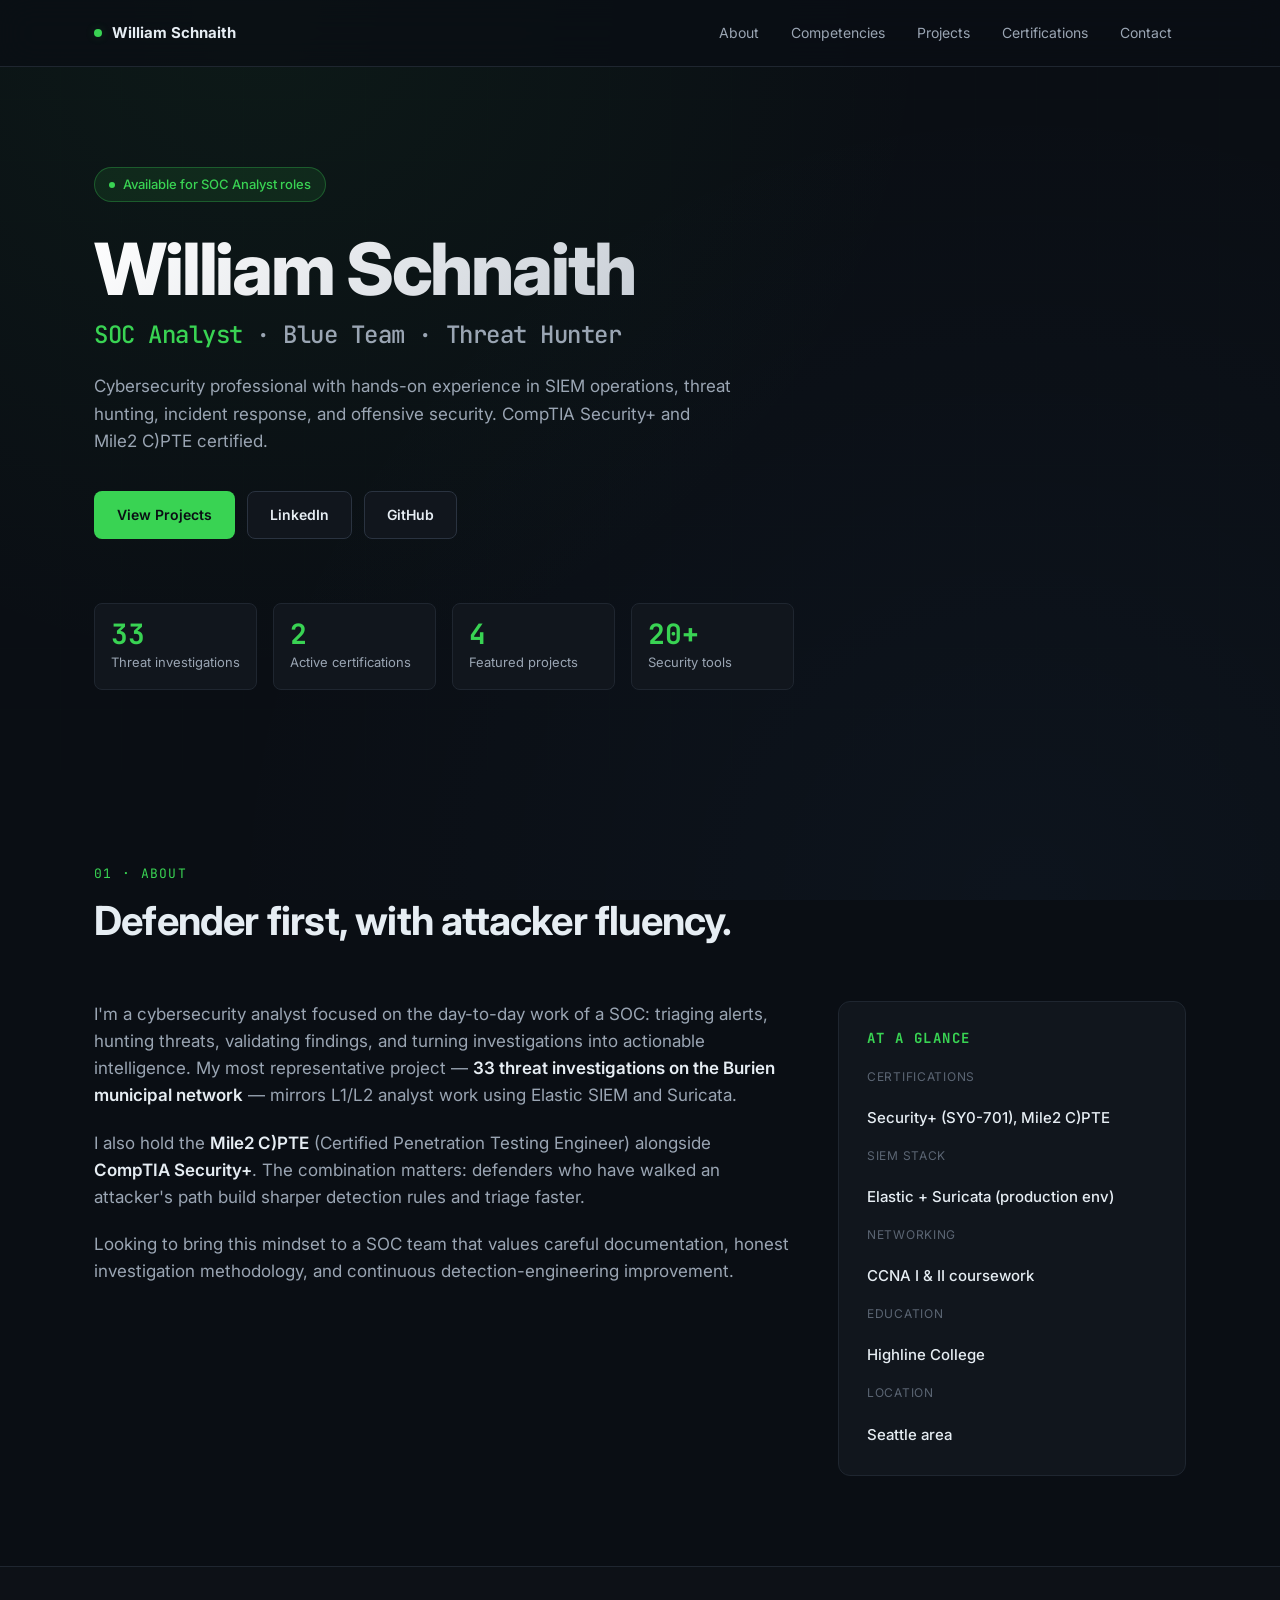
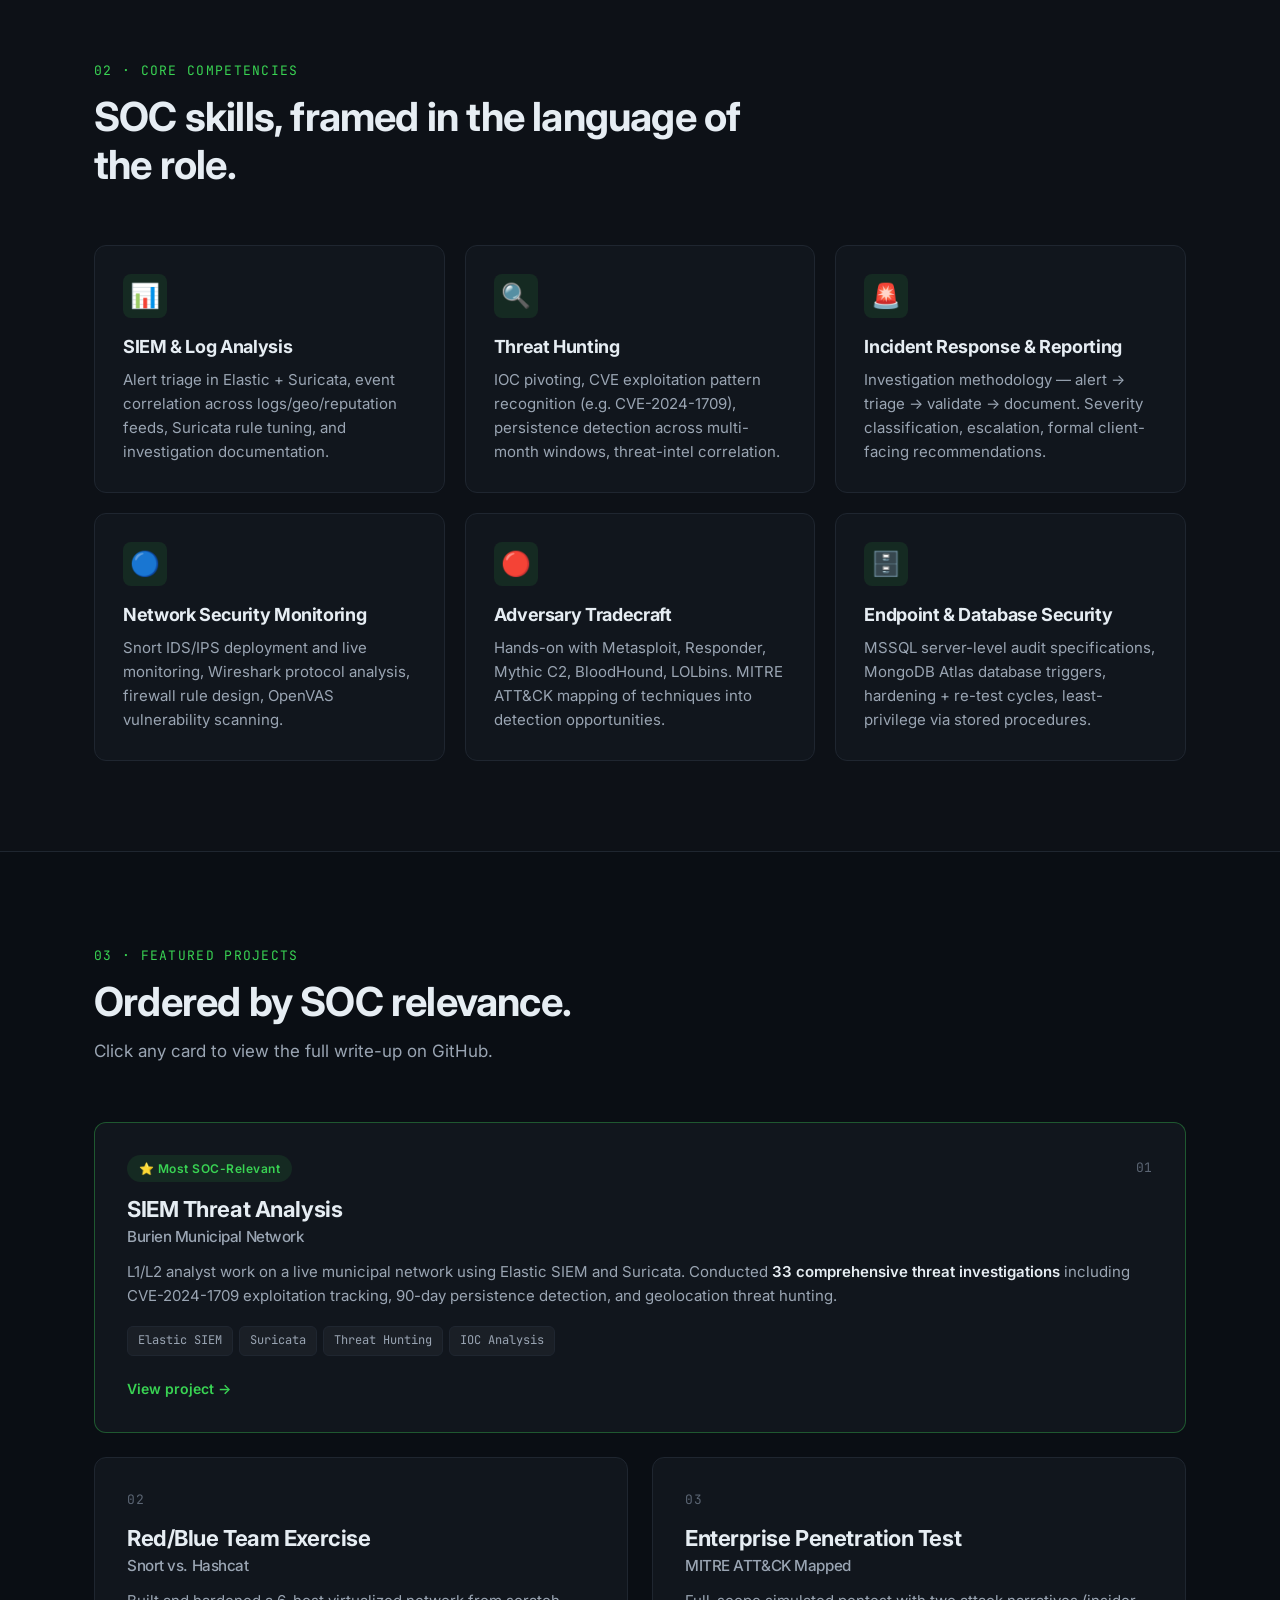
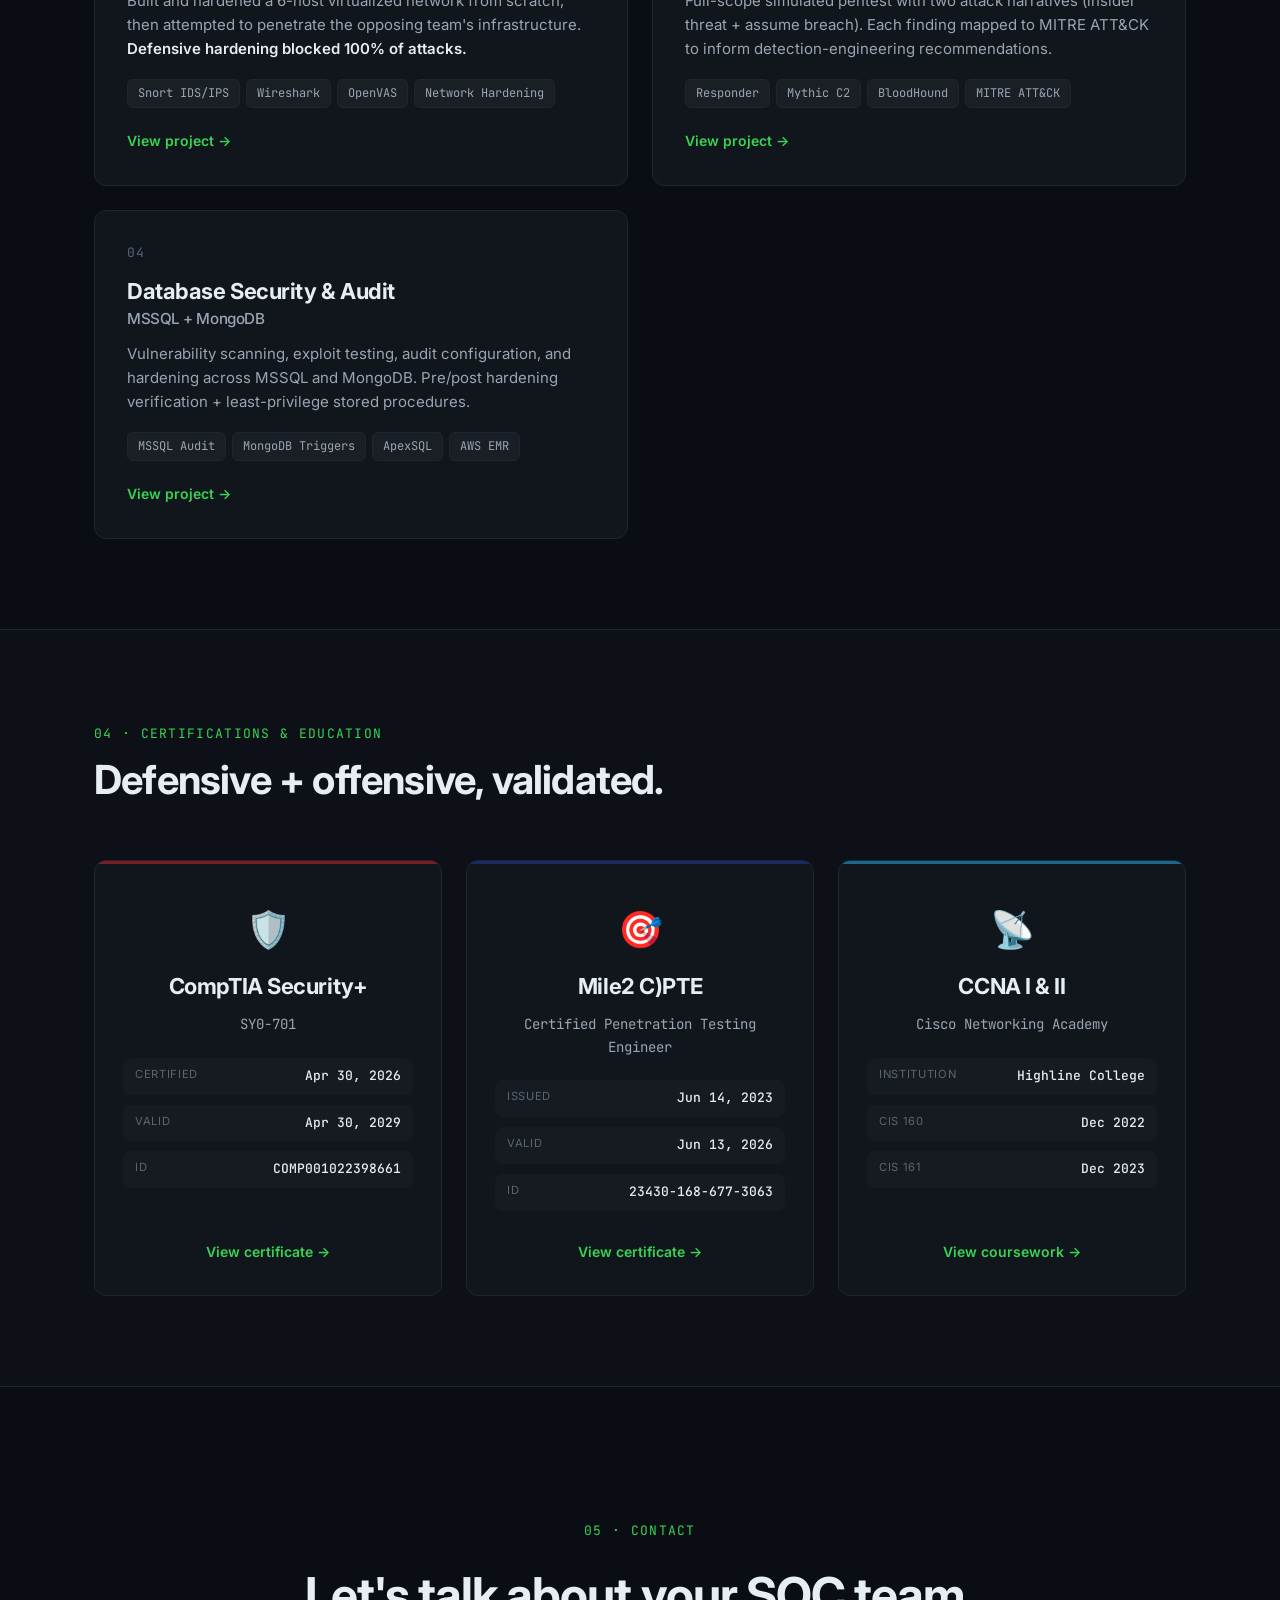
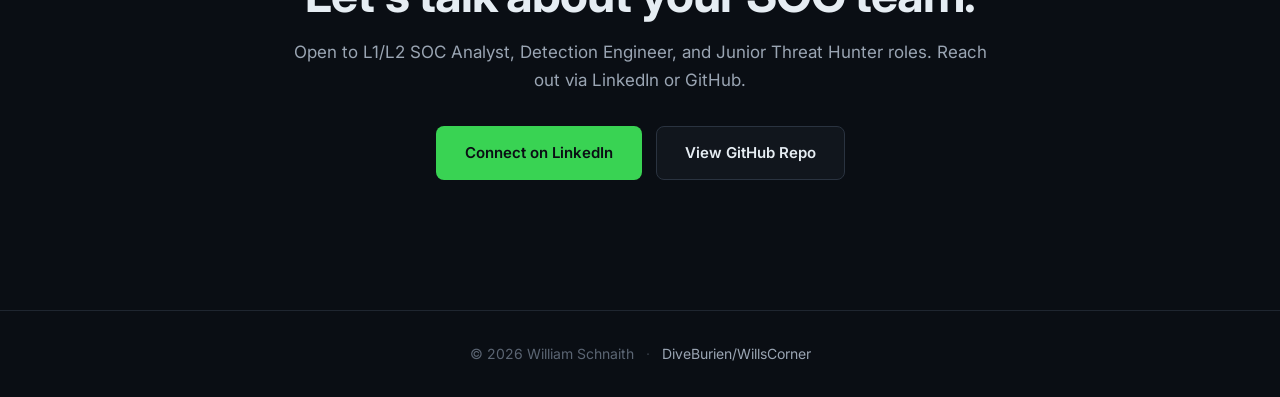
==== docs/index.html @ e5a58701 "Rebuild portfolio as SOC analyst showcase with GitHub Pages site Restructured the entire repo to tar" ====
<!DOCTYPE html>
<html lang="en">
<head>
<meta charset="UTF-8">
<meta name="viewport" content="width=device-width, initial-scale=1.0">
<meta name="description" content="William Schnaith — SOC Analyst portfolio. CompTIA Security+ and Mile2 C)PTE certified. Hands-on experience in SIEM operations, threat hunting, and incident response.">
<meta name="theme-color" content="#0d1117">
<title>William Schnaith — SOC Analyst Portfolio</title>
<link rel="stylesheet" href="style.css">
<link rel="preconnect" href="https://fonts.googleapis.com">
<link rel="preconnect" href="https://fonts.gstatic.com" crossorigin>
<link href="https://fonts.googleapis.com/css2?family=Inter:wght@300;400;500;600;700;800&family=JetBrains+Mono:wght@400;500&display=swap" rel="stylesheet">
</head>
<body>

<!-- ====== NAV ====== -->
<nav class="nav">
  <div class="nav__inner">
    <a href="#top" class="nav__brand">
      <span class="nav__brand-dot"></span>
      <span>William Schnaith</span>
    </a>
    <ul class="nav__links">
      <li><a href="#about">About</a></li>
      <li><a href="#competencies">Competencies</a></li>
      <li><a href="#projects">Projects</a></li>
      <li><a href="#certs">Certifications</a></li>
      <li><a href="#contact">Contact</a></li>
    </ul>
  </div>
</nav>

<!-- ====== HERO ====== -->
<header id="top" class="hero">
  <div class="hero__inner">
    <div class="hero__tag">
      <span class="hero__tag-dot"></span>
      Available for SOC Analyst roles
    </div>
    <h1 class="hero__title">
      William Schnaith
    </h1>
    <h2 class="hero__subtitle">
      <span class="accent">SOC Analyst</span> · Blue Team · Threat Hunter
    </h2>
    <p class="hero__lede">
      Cybersecurity professional with hands-on experience in SIEM operations, threat hunting,
      incident response, and offensive security. CompTIA Security+ and Mile2 C)PTE certified.
    </p>
    <div class="hero__actions">
      <a href="#projects" class="btn btn--primary">View Projects</a>
      <a href="https://www.linkedin.com/in/williamschnaith/" target="_blank" rel="noopener" class="btn btn--ghost">LinkedIn</a>
      <a href="https://github.com/DiveBurien/WillsCorner" target="_blank" rel="noopener" class="btn btn--ghost">GitHub</a>
    </div>
    <div class="hero__stats">
      <div class="stat">
        <div class="stat__num">33</div>
        <div class="stat__label">Threat investigations</div>
      </div>
      <div class="stat">
        <div class="stat__num">2</div>
        <div class="stat__label">Active certifications</div>
      </div>
      <div class="stat">
        <div class="stat__num">4</div>
        <div class="stat__label">Featured projects</div>
      </div>
      <div class="stat">
        <div class="stat__num">20+</div>
        <div class="stat__label">Security tools</div>
      </div>
    </div>
  </div>
</header>

<!-- ====== ABOUT ====== -->
<section id="about" class="section">
  <div class="container">
    <div class="section__head">
      <span class="section__kicker">01 · About</span>
      <h2 class="section__title">Defender first, with attacker fluency.</h2>
    </div>
    <div class="about-grid">
      <div class="about-text">
        <p>
          I'm a cybersecurity analyst focused on the day-to-day work of a SOC: triaging alerts,
          hunting threats, validating findings, and turning investigations into actionable
          intelligence. My most representative project — <strong>33 threat investigations on the
          Burien municipal network</strong> — mirrors L1/L2 analyst work using Elastic SIEM and Suricata.
        </p>
        <p>
          I also hold the <strong>Mile2 C)PTE</strong> (Certified Penetration Testing Engineer)
          alongside <strong>CompTIA Security+</strong>. The combination matters: defenders who
          have walked an attacker's path build sharper detection rules and triage faster.
        </p>
        <p>
          Looking to bring this mindset to a SOC team that values careful documentation,
          honest investigation methodology, and continuous detection-engineering improvement.
        </p>
      </div>
      <aside class="about-card">
        <h3>At a glance</h3>
        <dl>
          <dt>Certifications</dt>
          <dd>Security+ (SY0-701), Mile2 C)PTE</dd>
          <dt>SIEM Stack</dt>
          <dd>Elastic + Suricata (production env)</dd>
          <dt>Networking</dt>
          <dd>CCNA I &amp; II coursework</dd>
          <dt>Education</dt>
          <dd>Highline College</dd>
          <dt>Location</dt>
          <dd>Seattle area</dd>
        </dl>
      </aside>
    </div>
  </div>
</section>

<!-- ====== COMPETENCIES ====== -->
<section id="competencies" class="section section--alt">
  <div class="container">
    <div class="section__head">
      <span class="section__kicker">02 · Core Competencies</span>
      <h2 class="section__title">SOC skills, framed in the language of the role.</h2>
    </div>
    <div class="comp-grid">
      <article class="comp-card">
        <div class="comp-card__icon" aria-hidden="true">📊</div>
        <h3>SIEM &amp; Log Analysis</h3>
        <p>Alert triage in Elastic + Suricata, event correlation across logs/geo/reputation feeds, Suricata rule tuning, and investigation documentation.</p>
      </article>
      <article class="comp-card">
        <div class="comp-card__icon" aria-hidden="true">🔍</div>
        <h3>Threat Hunting</h3>
        <p>IOC pivoting, CVE exploitation pattern recognition (e.g. CVE-2024-1709), persistence detection across multi-month windows, threat-intel correlation.</p>
      </article>
      <article class="comp-card">
        <div class="comp-card__icon" aria-hidden="true">🚨</div>
        <h3>Incident Response &amp; Reporting</h3>
        <p>Investigation methodology — alert → triage → validate → document. Severity classification, escalation, formal client-facing recommendations.</p>
      </article>
      <article class="comp-card">
        <div class="comp-card__icon" aria-hidden="true">🔵</div>
        <h3>Network Security Monitoring</h3>
        <p>Snort IDS/IPS deployment and live monitoring, Wireshark protocol analysis, firewall rule design, OpenVAS vulnerability scanning.</p>
      </article>
      <article class="comp-card">
        <div class="comp-card__icon" aria-hidden="true">🔴</div>
        <h3>Adversary Tradecraft</h3>
        <p>Hands-on with Metasploit, Responder, Mythic C2, BloodHound, LOLbins. MITRE ATT&amp;CK mapping of techniques into detection opportunities.</p>
      </article>
      <article class="comp-card">
        <div class="comp-card__icon" aria-hidden="true">🗄️</div>
        <h3>Endpoint &amp; Database Security</h3>
        <p>MSSQL server-level audit specifications, MongoDB Atlas database triggers, hardening + re-test cycles, least-privilege via stored procedures.</p>
      </article>
    </div>
  </div>
</section>

<!-- ====== PROJECTS ====== -->
<section id="projects" class="section">
  <div class="container">
    <div class="section__head">
      <span class="section__kicker">03 · Featured Projects</span>
      <h2 class="section__title">Ordered by SOC relevance.</h2>
      <p class="section__sub">Click any card to view the full write-up on GitHub.</p>
    </div>
    <div class="proj-grid">

      <a class="proj-card proj-card--featured" href="../siem-threat-analysis/" target="_blank" rel="noopener">
        <div class="proj-card__head">
          <span class="proj-card__badge">⭐ Most SOC-Relevant</span>
          <span class="proj-card__num">01</span>
        </div>
        <h3>SIEM Threat Analysis<br><span class="proj-card__sub">Burien Municipal Network</span></h3>
        <p>L1/L2 analyst work on a live municipal network using Elastic SIEM and Suricata. Conducted <strong>33 comprehensive threat investigations</strong> including CVE-2024-1709 exploitation tracking, 90-day persistence detection, and geolocation threat hunting.</p>
        <div class="proj-card__tags">
          <span>Elastic SIEM</span>
          <span>Suricata</span>
          <span>Threat Hunting</span>
          <span>IOC Analysis</span>
        </div>
        <span class="proj-card__cta">View project →</span>
      </a>

      <a class="proj-card" href="../redblue-team-exercise/" target="_blank" rel="noopener">
        <div class="proj-card__head">
          <span class="proj-card__num">02</span>
        </div>
        <h3>Red/Blue Team Exercise<br><span class="proj-card__sub">Snort vs. Hashcat</span></h3>
        <p>Built and hardened a 6-host virtualized network from scratch, then attempted to penetrate the opposing team's infrastructure. <strong>Defensive hardening blocked 100% of attacks.</strong></p>
        <div class="proj-card__tags">
          <span>Snort IDS/IPS</span>
          <span>Wireshark</span>
          <span>OpenVAS</span>
          <span>Network Hardening</span>
        </div>
        <span class="proj-card__cta">View project →</span>
      </a>

      <a class="proj-card" href="../enterprise-pentest/" target="_blank" rel="noopener">
        <div class="proj-card__head">
          <span class="proj-card__num">03</span>
        </div>
        <h3>Enterprise Penetration Test<br><span class="proj-card__sub">MITRE ATT&amp;CK Mapped</span></h3>
        <p>Full-scope simulated pentest with two attack narratives (insider threat + assume breach). Each finding mapped to MITRE ATT&amp;CK to inform detection-engineering recommendations.</p>
        <div class="proj-card__tags">
          <span>Responder</span>
          <span>Mythic C2</span>
          <span>BloodHound</span>
          <span>MITRE ATT&amp;CK</span>
        </div>
        <span class="proj-card__cta">View project →</span>
      </a>

      <a class="proj-card" href="../database-security-audit/" target="_blank" rel="noopener">
        <div class="proj-card__head">
          <span class="proj-card__num">04</span>
        </div>
        <h3>Database Security &amp; Audit<br><span class="proj-card__sub">MSSQL + MongoDB</span></h3>
        <p>Vulnerability scanning, exploit testing, audit configuration, and hardening across MSSQL and MongoDB. Pre/post hardening verification + least-privilege stored procedures.</p>
        <div class="proj-card__tags">
          <span>MSSQL Audit</span>
          <span>MongoDB Triggers</span>
          <span>ApexSQL</span>
          <span>AWS EMR</span>
        </div>
        <span class="proj-card__cta">View project →</span>
      </a>

    </div>
  </div>
</section>

<!-- ====== CERTIFICATIONS ====== -->
<section id="certs" class="section section--alt">
  <div class="container">
    <div class="section__head">
      <span class="section__kicker">04 · Certifications &amp; Education</span>
      <h2 class="section__title">Defensive + offensive, validated.</h2>
    </div>
    <div class="cert-grid">

      <article class="cert-card cert-card--secplus">
        <div class="cert-card__icon">🛡️</div>
        <h3>CompTIA Security+</h3>
        <p class="cert-card__exam">SY0-701</p>
        <dl class="cert-card__meta">
          <div><dt>Certified</dt><dd>Apr 30, 2026</dd></div>
          <div><dt>Valid</dt><dd>Apr 30, 2029</dd></div>
          <div><dt>ID</dt><dd>COMP001022398661</dd></div>
        </dl>
        <a href="../certifications-and-education/artifacts/CompTIA-Security-Plus-certificate.pdf" target="_blank" rel="noopener" class="cert-card__link">View certificate →</a>
      </article>

      <article class="cert-card cert-card--cpte">
        <div class="cert-card__icon">🎯</div>
        <h3>Mile2 C)PTE</h3>
        <p class="cert-card__exam">Certified Penetration Testing Engineer</p>
        <dl class="cert-card__meta">
          <div><dt>Issued</dt><dd>Jun 14, 2023</dd></div>
          <div><dt>Valid</dt><dd>Jun 13, 2026</dd></div>
          <div><dt>ID</dt><dd>23430-168-677-3063</dd></div>
        </dl>
        <a href="../certifications-and-education/artifacts/Mile2-CPTE-certificate.png" target="_blank" rel="noopener" class="cert-card__link">View certificate →</a>
      </article>

      <article class="cert-card cert-card--ccna">
        <div class="cert-card__icon">📡</div>
        <h3>CCNA I &amp; II</h3>
        <p class="cert-card__exam">Cisco Networking Academy</p>
        <dl class="cert-card__meta">
          <div><dt>Institution</dt><dd>Highline College</dd></div>
          <div><dt>CIS 160</dt><dd>Dec 2022</dd></div>
          <div><dt>CIS 161</dt><dd>Dec 2023</dd></div>
        </dl>
        <a href="../certifications-and-education/" target="_blank" rel="noopener" class="cert-card__link">View coursework →</a>
      </article>

    </div>
  </div>
</section>

<!-- ====== CONTACT ====== -->
<section id="contact" class="section">
  <div class="container">
    <div class="contact">
      <span class="section__kicker">05 · Contact</span>
      <h2 class="contact__title">Let's talk about your SOC team.</h2>
      <p class="contact__lede">
        Open to L1/L2 SOC Analyst, Detection Engineer, and Junior Threat Hunter roles. Reach out via LinkedIn or GitHub.
      </p>
      <div class="contact__actions">
        <a href="https://www.linkedin.com/in/williamschnaith/" target="_blank" rel="noopener" class="btn btn--primary btn--lg">Connect on LinkedIn</a>
        <a href="https://github.com/DiveBurien/WillsCorner" target="_blank" rel="noopener" class="btn btn--ghost btn--lg">View GitHub Repo</a>
      </div>
    </div>
  </div>
</section>

<footer class="footer">
  <div class="container footer__inner">
    <span>© <span id="year"></span> William Schnaith</span>
    <span class="footer__sep">·</span>
    <a href="https://github.com/DiveBurien/WillsCorner" target="_blank" rel="noopener">DiveBurien/WillsCorner</a>
  </div>
</footer>

<script>
  document.getElementById('year').textContent = new Date().getFullYear();
  // Smooth-scroll already native via CSS scroll-behavior; no extra JS needed.
  // Highlight active nav link on scroll
  const sections = document.querySelectorAll('section[id], header[id]');
  const navLinks = document.querySelectorAll('.nav__links a');
  const observer = new IntersectionObserver((entries) => {
    entries.forEach(entry => {
      if (entry.isIntersecting) {
        navLinks.forEach(link => link.classList.toggle('active', link.getAttribute('href') === '#' + entry.target.id));
      }
    });
  }, { rootMargin: '-40% 0px -55% 0px' });
  sections.forEach(s => observer.observe(s));
</script>

</body>
</html>
---- docs/style.css ----
/* =============================================================
   WILLIAM SCHNAITH — SOC ANALYST PORTFOLIO
   Dark cybersecurity theme, vanilla CSS, mobile-responsive
   ============================================================= */

:root {
  --bg:           #0a0e14;
  --bg-elev:      #0d1117;
  --bg-card:      #11161d;
  --bg-card-hov:  #151b24;
  --border:       #1f2630;
  --border-bright:#2a3340;

  --text:         #e6edf3;
  --text-dim:     #9aa5b3;
  --text-faint:   #5b6573;

  --accent:       #39d353;   /* GitHub-style green */
  --accent-glow:  rgba(57, 211, 83, 0.18);
  --accent-soft:  rgba(57, 211, 83, 0.10);
  --warn:         #f1c40f;
  --crit:         #f85149;
  --info:         #58a6ff;

  --font-sans: 'Inter', -apple-system, BlinkMacSystemFont, 'Segoe UI', sans-serif;
  --font-mono: 'JetBrains Mono', ui-monospace, 'SF Mono', Menlo, monospace;

  --maxw: 1140px;
  --radius: 12px;
  --radius-sm: 8px;
  --shadow-card: 0 1px 0 rgba(255,255,255,0.02), 0 8px 24px rgba(0,0,0,0.35);
  --shadow-glow: 0 0 0 1px rgba(57,211,83,0.4), 0 0 32px rgba(57,211,83,0.18);
}

/* =============== RESET =============== */
*, *::before, *::after { box-sizing: border-box; }
html { scroll-behavior: smooth; }
body {
  margin: 0;
  background: var(--bg);
  color: var(--text);
  font-family: var(--font-sans);
  font-size: 16px;
  line-height: 1.6;
  -webkit-font-smoothing: antialiased;
  background-image:
    radial-gradient(circle at 20% 0%, rgba(57,211,83,0.06) 0%, transparent 50%),
    radial-gradient(circle at 80% 100%, rgba(88,166,255,0.04) 0%, transparent 60%);
  background-attachment: fixed;
}
img { max-width: 100%; display: block; }
a { color: inherit; text-decoration: none; }
ul { list-style: none; padding: 0; margin: 0; }
h1, h2, h3 { line-height: 1.2; margin: 0; font-weight: 700; letter-spacing: -0.02em; }

.container { max-width: var(--maxw); margin: 0 auto; padding: 0 24px; }
.accent { color: var(--accent); }

/* =============== NAV =============== */
.nav {
  position: sticky;
  top: 0;
  z-index: 100;
  backdrop-filter: blur(16px);
  -webkit-backdrop-filter: blur(16px);
  background: rgba(10, 14, 20, 0.75);
  border-bottom: 1px solid var(--border);
}
.nav__inner {
  max-width: var(--maxw);
  margin: 0 auto;
  padding: 14px 24px;
  display: flex;
  align-items: center;
  justify-content: space-between;
  gap: 24px;
}
.nav__brand {
  display: flex;
  align-items: center;
  gap: 10px;
  font-weight: 700;
  font-size: 15px;
  color: var(--text);
}
.nav__brand-dot {
  width: 8px;
  height: 8px;
  border-radius: 50%;
  background: var(--accent);
  box-shadow: 0 0 10px var(--accent-glow);
  animation: pulse 2s ease-in-out infinite;
}
@keyframes pulse {
  0%, 100% { opacity: 1; transform: scale(1); }
  50%      { opacity: 0.6; transform: scale(0.85); }
}
.nav__links {
  display: flex;
  gap: 4px;
  font-size: 14px;
}
.nav__links a {
  display: block;
  padding: 8px 14px;
  border-radius: var(--radius-sm);
  color: var(--text-dim);
  transition: color 0.2s, background 0.2s;
}
.nav__links a:hover { color: var(--text); background: var(--bg-card); }
.nav__links a.active { color: var(--accent); background: var(--accent-soft); }
@media (max-width: 720px) { .nav__links { display: none; } }

/* =============== HERO =============== */
.hero {
  position: relative;
  padding: 100px 0 80px;
  overflow: hidden;
}
.hero::before {
  content: '';
  position: absolute;
  inset: 0;
  background:
    repeating-linear-gradient(0deg, transparent, transparent 60px, rgba(57,211,83,0.02) 60px, rgba(57,211,83,0.02) 61px),
    repeating-linear-gradient(90deg, transparent, transparent 60px, rgba(57,211,83,0.02) 60px, rgba(57,211,83,0.02) 61px);
  pointer-events: none;
  opacity: 0.4;
}
.hero__inner {
  max-width: var(--maxw);
  margin: 0 auto;
  padding: 0 24px;
  position: relative;
}
.hero__tag {
  display: inline-flex;
  align-items: center;
  gap: 8px;
  padding: 6px 14px;
  background: var(--accent-soft);
  border: 1px solid rgba(57,211,83,0.3);
  border-radius: 100px;
  color: var(--accent);
  font-size: 13px;
  font-weight: 500;
  margin-bottom: 24px;
}
.hero__tag-dot {
  width: 6px;
  height: 6px;
  border-radius: 50%;
  background: var(--accent);
  animation: pulse 2s ease-in-out infinite;
}
.hero__title {
  font-size: clamp(2.5rem, 6vw, 4.5rem);
  font-weight: 800;
  letter-spacing: -0.03em;
  margin-bottom: 8px;
  background: linear-gradient(135deg, #fff 0%, #9aa5b3 100%);
  -webkit-background-clip: text;
  background-clip: text;
  -webkit-text-fill-color: transparent;
}
.hero__subtitle {
  font-size: clamp(1.1rem, 2.5vw, 1.5rem);
  color: var(--text-dim);
  font-weight: 500;
  margin-bottom: 24px;
  font-family: var(--font-mono);
}
.hero__lede {
  max-width: 640px;
  font-size: 1.0625rem;
  color: var(--text-dim);
  margin-bottom: 36px;
}
.hero__actions {
  display: flex;
  gap: 12px;
  flex-wrap: wrap;
  margin-bottom: 64px;
}
.hero__stats {
  display: grid;
  grid-template-columns: repeat(4, 1fr);
  gap: 16px;
  max-width: 700px;
}
@media (max-width: 600px) {
  .hero__stats { grid-template-columns: repeat(2, 1fr); }
  .hero { padding: 60px 0 50px; }
}
.stat {
  padding: 16px;
  background: var(--bg-card);
  border: 1px solid var(--border);
  border-radius: var(--radius-sm);
  text-align: left;
}
.stat__num {
  font-size: 1.75rem;
  font-weight: 700;
  color: var(--accent);
  font-family: var(--font-mono);
  line-height: 1;
  margin-bottom: 4px;
}
.stat__label {
  font-size: 0.8125rem;
  color: var(--text-dim);
}

/* =============== BUTTONS =============== */
.btn {
  display: inline-flex;
  align-items: center;
  gap: 8px;
  padding: 12px 22px;
  border-radius: var(--radius-sm);
  font-size: 14px;
  font-weight: 600;
  font-family: var(--font-sans);
  cursor: pointer;
  transition: transform 0.15s, background 0.2s, border-color 0.2s, box-shadow 0.2s;
  border: 1px solid transparent;
}
.btn--lg { padding: 14px 28px; font-size: 15px; }
.btn--primary {
  background: var(--accent);
  color: #0a0e14;
}
.btn--primary:hover {
  background: #4ee869;
  transform: translateY(-1px);
  box-shadow: 0 8px 24px rgba(57,211,83,0.3);
}
.btn--ghost {
  background: var(--bg-card);
  color: var(--text);
  border-color: var(--border-bright);
}
.btn--ghost:hover {
  background: var(--bg-card-hov);
  border-color: var(--accent);
  color: var(--accent);
}

/* =============== SECTIONS =============== */
.section { padding: 90px 0; }
.section--alt { background: var(--bg-elev); border-block: 1px solid var(--border); }
.section__head { margin-bottom: 56px; max-width: 700px; }
.section__kicker {
  display: inline-block;
  font-family: var(--font-mono);
  font-size: 0.8125rem;
  color: var(--accent);
  letter-spacing: 0.1em;
  text-transform: uppercase;
  margin-bottom: 12px;
}
.section__title {
  font-size: clamp(1.75rem, 4vw, 2.5rem);
  margin-bottom: 12px;
}
.section__sub { color: var(--text-dim); font-size: 1.0625rem; margin: 0; }
@media (max-width: 600px) { .section { padding: 60px 0; } .section__head { margin-bottom: 36px; } }

/* =============== ABOUT =============== */
.about-grid {
  display: grid;
  grid-template-columns: 2fr 1fr;
  gap: 48px;
  align-items: start;
}
.about-text p {
  color: var(--text-dim);
  font-size: 1.0625rem;
  margin: 0 0 20px;
}
.about-text strong { color: var(--text); font-weight: 600; }
.about-card {
  background: var(--bg-card);
  border: 1px solid var(--border);
  border-radius: var(--radius);
  padding: 28px;
  position: sticky;
  top: 88px;
}
.about-card h3 {
  font-size: 0.875rem;
  font-family: var(--font-mono);
  text-transform: uppercase;
  letter-spacing: 0.1em;
  color: var(--accent);
  margin-bottom: 20px;
}
.about-card dl { margin: 0; display: grid; gap: 16px; }
.about-card dt {
  font-size: 0.75rem;
  color: var(--text-faint);
  text-transform: uppercase;
  letter-spacing: 0.06em;
  margin-bottom: 4px;
}
.about-card dd { margin: 0; color: var(--text); font-size: 0.9375rem; font-weight: 500; }
@media (max-width: 800px) {
  .about-grid { grid-template-columns: 1fr; gap: 32px; }
  .about-card { position: static; }
}

/* =============== COMPETENCIES =============== */
.comp-grid {
  display: grid;
  grid-template-columns: repeat(3, 1fr);
  gap: 20px;
}
@media (max-width: 900px) { .comp-grid { grid-template-columns: repeat(2, 1fr); } }
@media (max-width: 600px) { .comp-grid { grid-template-columns: 1fr; } }

.comp-card {
  padding: 28px;
  background: var(--bg-card);
  border: 1px solid var(--border);
  border-radius: var(--radius);
  transition: transform 0.2s, border-color 0.2s, background 0.2s;
}
.comp-card:hover {
  transform: translateY(-2px);
  border-color: var(--border-bright);
  background: var(--bg-card-hov);
}
.comp-card__icon {
  font-size: 1.5rem;
  width: 44px;
  height: 44px;
  display: flex;
  align-items: center;
  justify-content: center;
  background: var(--accent-soft);
  border-radius: var(--radius-sm);
  margin-bottom: 18px;
}
.comp-card h3 { font-size: 1.125rem; margin-bottom: 10px; }
.comp-card p { color: var(--text-dim); font-size: 0.9375rem; margin: 0; }

/* =============== PROJECTS =============== */
.proj-grid {
  display: grid;
  grid-template-columns: repeat(2, 1fr);
  gap: 24px;
}
@media (max-width: 760px) { .proj-grid { grid-template-columns: 1fr; } }

.proj-card {
  display: flex;
  flex-direction: column;
  gap: 14px;
  padding: 32px;
  background: var(--bg-card);
  border: 1px solid var(--border);
  border-radius: var(--radius);
  transition: transform 0.2s, border-color 0.2s, background 0.2s, box-shadow 0.2s;
  position: relative;
  overflow: hidden;
  cursor: pointer;
}
.proj-card::before {
  content: '';
  position: absolute;
  inset: 0;
  background: linear-gradient(135deg, transparent 0%, var(--accent-soft) 100%);
  opacity: 0;
  transition: opacity 0.3s;
  pointer-events: none;
}
.proj-card:hover {
  transform: translateY(-3px);
  border-color: var(--accent);
  background: var(--bg-card-hov);
  box-shadow: var(--shadow-glow);
}
.proj-card:hover::before { opacity: 1; }
.proj-card--featured {
  grid-column: span 2;
  border-color: rgba(57,211,83,0.35);
}
@media (max-width: 760px) { .proj-card--featured { grid-column: span 1; } }
.proj-card__head {
  display: flex;
  align-items: center;
  justify-content: space-between;
}
.proj-card__badge {
  display: inline-block;
  padding: 4px 12px;
  background: var(--accent-soft);
  color: var(--accent);
  border-radius: 100px;
  font-size: 0.75rem;
  font-weight: 600;
  letter-spacing: 0.04em;
}
.proj-card__num {
  font-family: var(--font-mono);
  font-size: 0.8125rem;
  color: var(--text-faint);
  letter-spacing: 0.04em;
}
.proj-card h3 {
  font-size: 1.375rem;
  line-height: 1.25;
}
.proj-card__sub {
  display: block;
  font-size: 0.95rem;
  color: var(--text-dim);
  font-weight: 500;
  margin-top: 4px;
}
.proj-card p {
  color: var(--text-dim);
  font-size: 0.9375rem;
  margin: 0;
  flex: 1;
}
.proj-card p strong { color: var(--text); font-weight: 600; }
.proj-card__tags {
  display: flex;
  flex-wrap: wrap;
  gap: 6px;
  margin-top: 4px;
}
.proj-card__tags span {
  display: inline-block;
  padding: 4px 10px;
  background: rgba(255,255,255,0.04);
  border: 1px solid var(--border);
  color: var(--text-dim);
  border-radius: 6px;
  font-size: 0.75rem;
  font-family: var(--font-mono);
}
.proj-card__cta {
  margin-top: 8px;
  font-size: 0.875rem;
  font-weight: 600;
  color: var(--accent);
  transition: gap 0.2s;
}
.proj-card:hover .proj-card__cta { letter-spacing: 0.02em; }

/* =============== CERTIFICATIONS =============== */
.cert-grid {
  display: grid;
  grid-template-columns: repeat(3, 1fr);
  gap: 24px;
}
@media (max-width: 900px) { .cert-grid { grid-template-columns: 1fr; } }

.cert-card {
  padding: 32px 28px;
  background: var(--bg-card);
  border: 1px solid var(--border);
  border-radius: var(--radius);
  text-align: center;
  display: flex;
  flex-direction: column;
  align-items: center;
  gap: 14px;
  transition: transform 0.2s, border-color 0.2s, background 0.2s;
  position: relative;
  overflow: hidden;
}
.cert-card::after {
  content: '';
  position: absolute;
  top: 0; left: 0; right: 0;
  height: 3px;
  background: var(--accent);
  opacity: 0.6;
}
.cert-card--secplus::after { background: #c8202f; }
.cert-card--cpte::after { background: #1f3a93; }
.cert-card--ccna::after { background: #1ba0d7; }
.cert-card:hover {
  transform: translateY(-3px);
  background: var(--bg-card-hov);
  border-color: var(--border-bright);
}
.cert-card__icon {
  font-size: 2.25rem;
  margin-top: 8px;
}
.cert-card h3 { font-size: 1.375rem; }
.cert-card__exam {
  margin: 0;
  color: var(--text-dim);
  font-size: 0.875rem;
  font-family: var(--font-mono);
}
.cert-card__meta {
  margin: 8px 0;
  display: grid;
  gap: 10px;
  width: 100%;
  text-align: left;
}
.cert-card__meta > div {
  display: flex;
  justify-content: space-between;
  gap: 12px;
  padding: 8px 12px;
  background: rgba(255,255,255,0.02);
  border-radius: var(--radius-sm);
  font-size: 0.8125rem;
}
.cert-card__meta dt {
  color: var(--text-faint);
  text-transform: uppercase;
  letter-spacing: 0.06em;
  font-size: 0.7rem;
  margin: 0;
}
.cert-card__meta dd {
  color: var(--text);
  margin: 0;
  font-family: var(--font-mono);
  font-weight: 500;
}
.cert-card__link {
  margin-top: auto;
  padding-top: 8px;
  font-size: 0.875rem;
  color: var(--accent);
  font-weight: 600;
}
.cert-card__link:hover { text-decoration: underline; }

/* =============== CONTACT =============== */
.contact { text-align: center; max-width: 720px; margin: 0 auto; padding: 40px 0; }
.contact__title {
  font-size: clamp(2rem, 4.5vw, 3rem);
  margin: 12px 0 16px;
}
.contact__lede { color: var(--text-dim); font-size: 1.0625rem; margin: 0 0 32px; }
.contact__actions { display: flex; gap: 14px; justify-content: center; flex-wrap: wrap; }

/* =============== FOOTER =============== */
.footer {
  padding: 32px 0;
  border-top: 1px solid var(--border);
  color: var(--text-faint);
  font-size: 0.875rem;
}
.footer__inner {
  display: flex;
  justify-content: center;
  align-items: center;
  gap: 12px;
}
.footer__sep { opacity: 0.5; }
.footer a { color: var(--text-dim); }
.footer a:hover { color: var(--accent); }

/* =============== A11Y =============== */
:focus-visible {
  outline: 2px solid var(--accent);
  outline-offset: 3px;
  border-radius: 4px;
}
@media (prefers-reduced-motion: reduce) {
  *, *::before, *::after { animation-duration: 0.01ms !important; transition-duration: 0.01ms !important; }
  html { scroll-behavior: auto; }
}
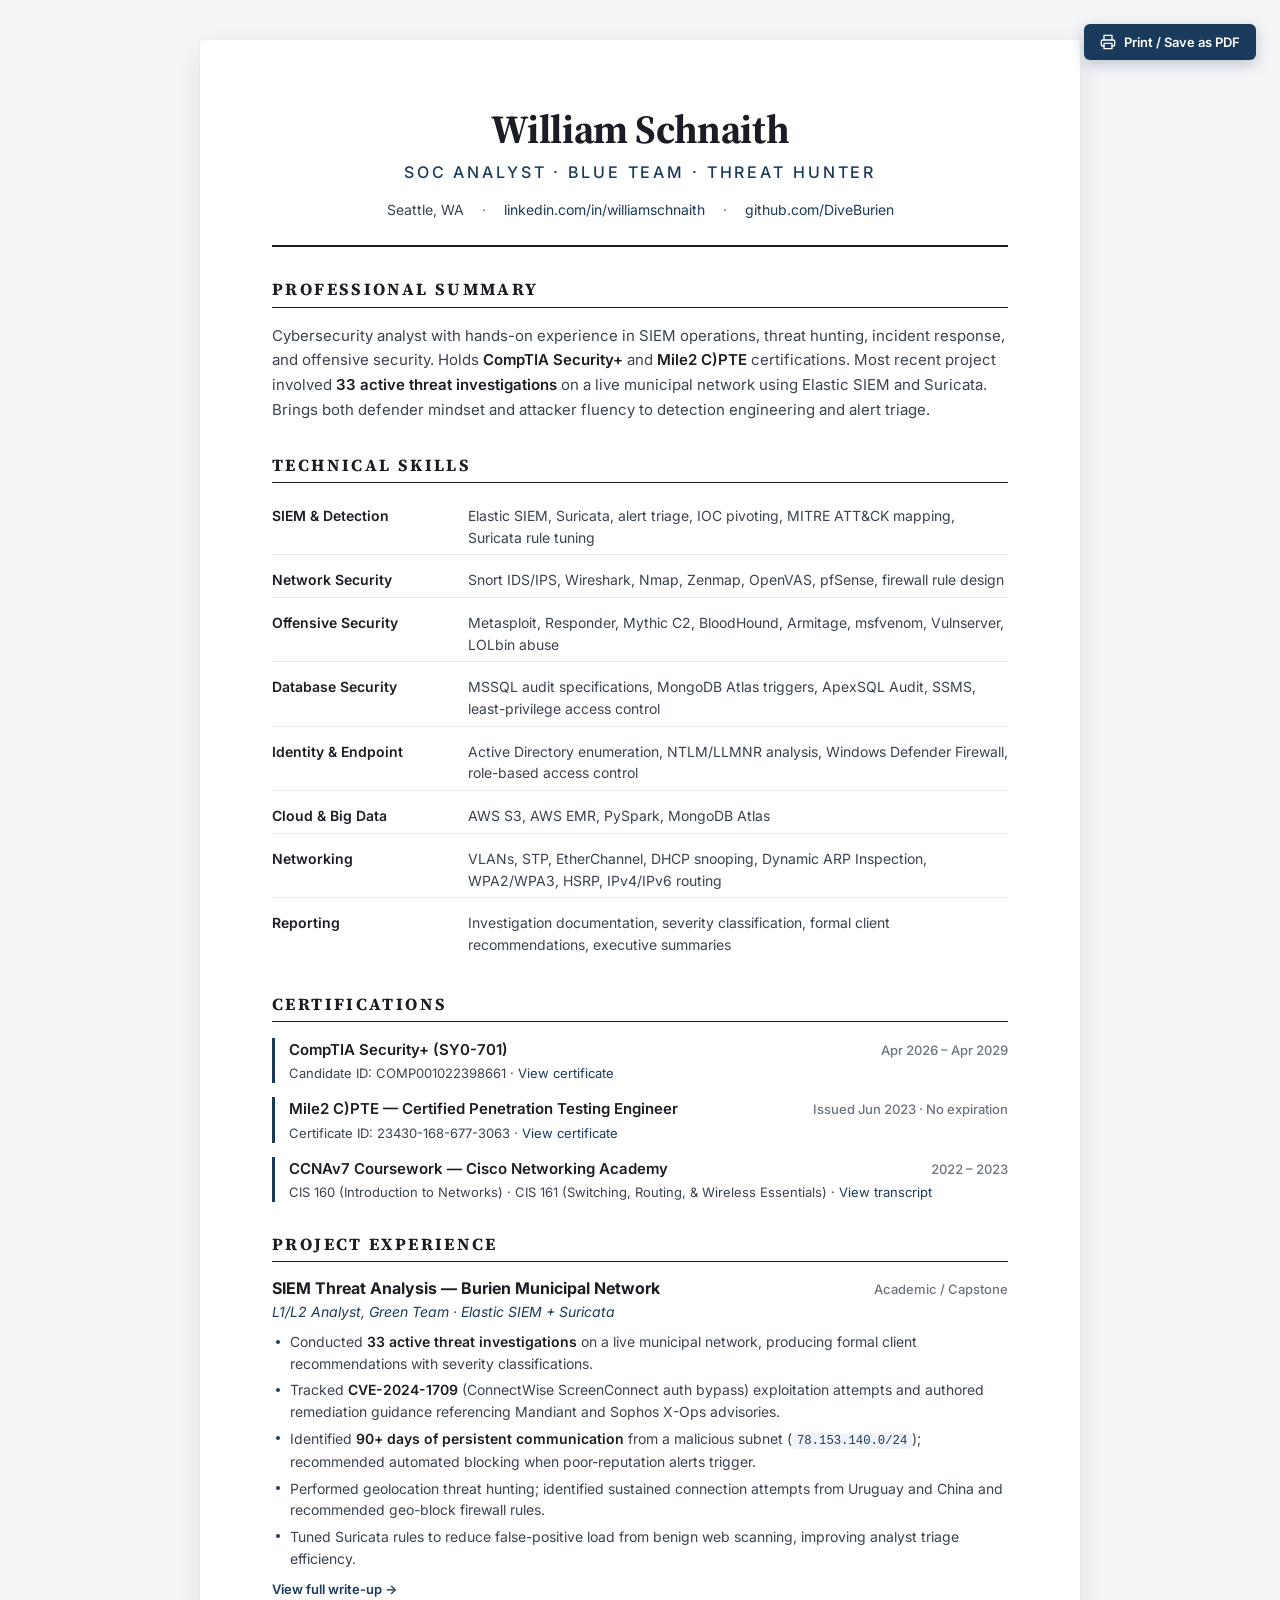
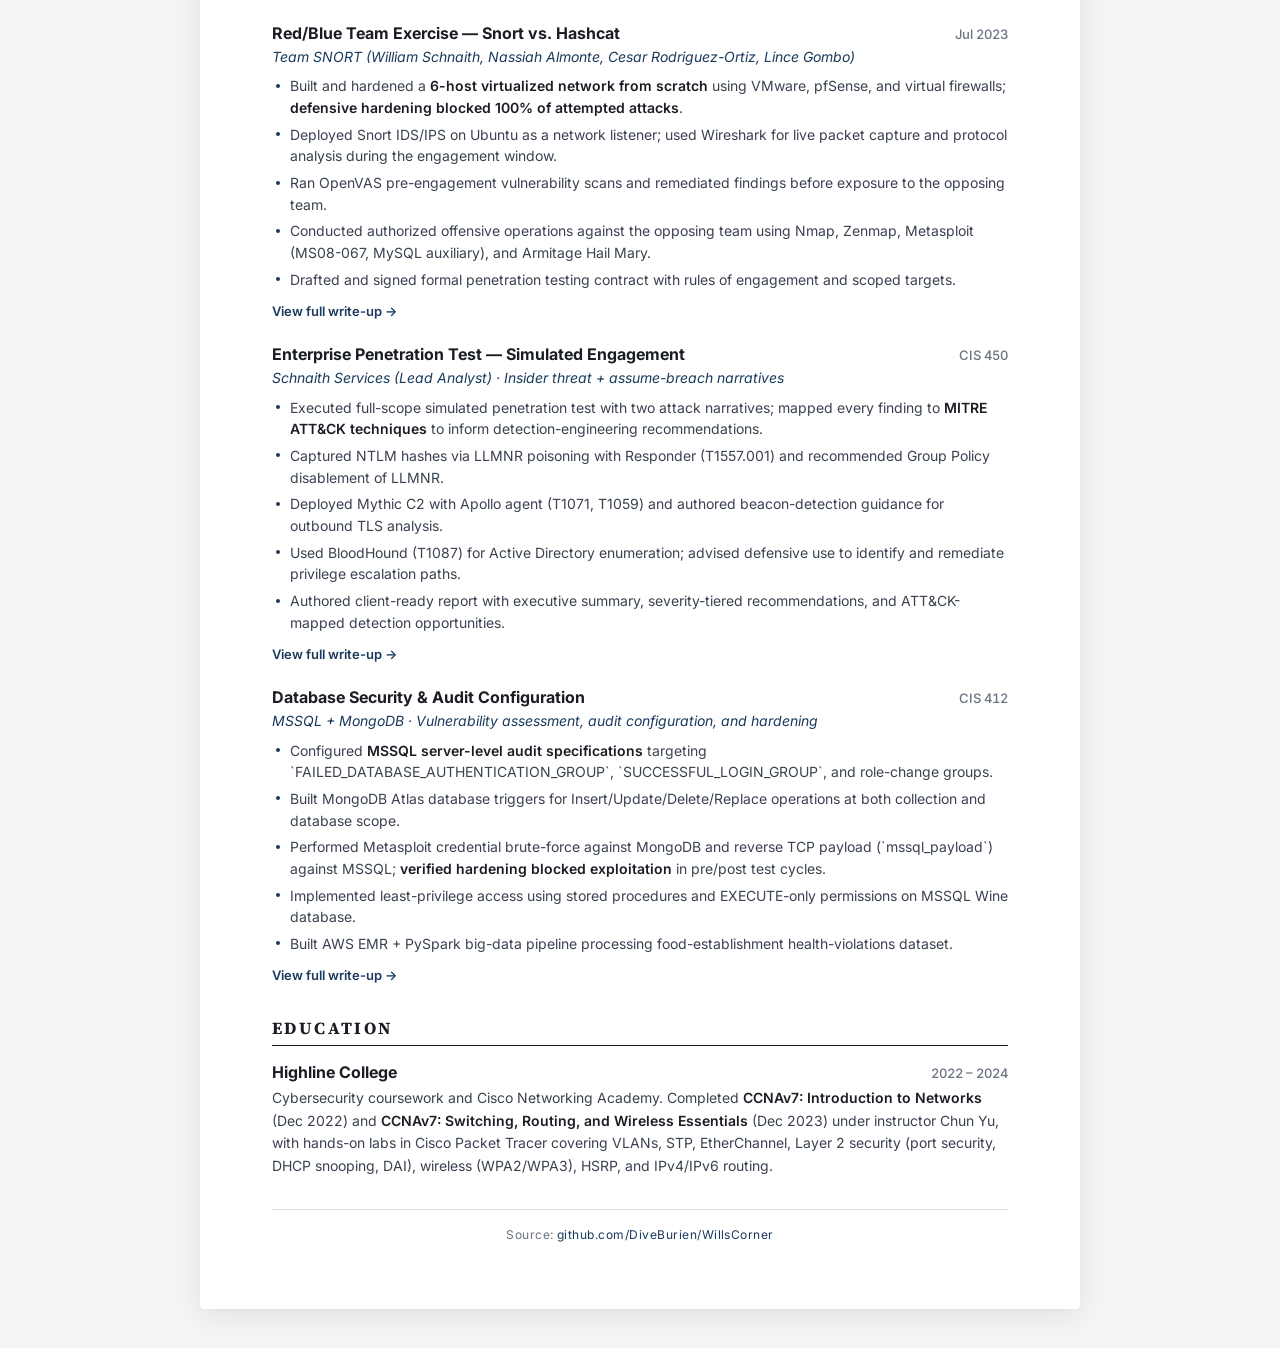
==== commit 4092d883: "Reformat portfolio site as resume layout; fix CPTE expiration - Redesigned docs/index.html as a true" ====
--- a/docs/index.html
+++ b/docs/index.html
@@ -3,326 +3,204 @@
 <head>
 <meta charset="UTF-8">
 <meta name="viewport" content="width=device-width, initial-scale=1.0">
-<meta name="description" content="William Schnaith — SOC Analyst portfolio. CompTIA Security+ and Mile2 C)PTE certified. Hands-on experience in SIEM operations, threat hunting, and incident response.">
-<meta name="theme-color" content="#0d1117">
-<title>William Schnaith — SOC Analyst Portfolio</title>
+<meta name="description" content="William Schnaith — SOC Analyst resume. CompTIA Security+ and Mile2 C)PTE certified. SIEM operations, threat hunting, incident response.">
+<meta name="theme-color" content="#1a3a5c">
+<title>William Schnaith — SOC Analyst Resume</title>
 <link rel="stylesheet" href="style.css">
 <link rel="preconnect" href="https://fonts.googleapis.com">
 <link rel="preconnect" href="https://fonts.gstatic.com" crossorigin>
-<link href="https://fonts.googleapis.com/css2?family=Inter:wght@300;400;500;600;700;800&family=JetBrains+Mono:wght@400;500&display=swap" rel="stylesheet">
+<link href="https://fonts.googleapis.com/css2?family=Inter:wght@400;500;600;700;800&family=Source+Serif+4:wght@600;700&display=swap" rel="stylesheet">
 </head>
 <body>
 
-<!-- ====== NAV ====== -->
-<nav class="nav">
-  <div class="nav__inner">
-    <a href="#top" class="nav__brand">
-      <span class="nav__brand-dot"></span>
-      <span>William Schnaith</span>
-    </a>
-    <ul class="nav__links">
-      <li><a href="#about">About</a></li>
-      <li><a href="#competencies">Competencies</a></li>
-      <li><a href="#projects">Projects</a></li>
-      <li><a href="#certs">Certifications</a></li>
-      <li><a href="#contact">Contact</a></li>
+<button class="print-btn" onclick="window.print()" aria-label="Print resume">
+  <svg width="16" height="16" viewBox="0 0 24 24" fill="none" stroke="currentColor" stroke-width="2" stroke-linecap="round" stroke-linejoin="round"><polyline points="6 9 6 2 18 2 18 9"/><path d="M6 18H4a2 2 0 0 1-2-2v-5a2 2 0 0 1 2-2h16a2 2 0 0 1 2 2v5a2 2 0 0 1-2 2h-2"/><rect x="6" y="14" width="12" height="8"/></svg>
+  Print / Save as PDF
+</button>
+
+<main class="resume">
+
+  <!-- ============ HEADER ============ -->
+  <header class="resume__head">
+    <h1 class="resume__name">William Schnaith</h1>
+    <p class="resume__title">SOC Analyst &middot; Blue Team &middot; Threat Hunter</p>
+    <ul class="resume__contact">
+      <li>Seattle, WA</li>
+      <li><a href="https://www.linkedin.com/in/williamschnaith/" target="_blank" rel="noopener">linkedin.com/in/williamschnaith</a></li>
+      <li><a href="https://github.com/DiveBurien" target="_blank" rel="noopener">github.com/DiveBurien</a></li>
     </ul>
-  </div>
-</nav>
-
-<!-- ====== HERO ====== -->
-<header id="top" class="hero">
-  <div class="hero__inner">
-    <div class="hero__tag">
-      <span class="hero__tag-dot"></span>
-      Available for SOC Analyst roles
-    </div>
-    <h1 class="hero__title">
-      William Schnaith
-    </h1>
-    <h2 class="hero__subtitle">
-      <span class="accent">SOC Analyst</span> · Blue Team · Threat Hunter
-    </h2>
-    <p class="hero__lede">
-      Cybersecurity professional with hands-on experience in SIEM operations, threat hunting,
-      incident response, and offensive security. CompTIA Security+ and Mile2 C)PTE certified.
+  </header>
+
+  <!-- ============ SUMMARY ============ -->
+  <section class="resume__section">
+    <h2 class="resume__section-title">Professional Summary</h2>
+    <p class="resume__summary">
+      Cybersecurity analyst with hands-on experience in SIEM operations, threat hunting, incident response, and offensive security. Holds <strong>CompTIA Security+</strong> and <strong>Mile2 C)PTE</strong> certifications. Most recent project involved <strong>33 active threat investigations</strong> on a live municipal network using Elastic SIEM and Suricata. Brings both defender mindset and attacker fluency to detection engineering and alert triage.
     </p>
-    <div class="hero__actions">
-      <a href="#projects" class="btn btn--primary">View Projects</a>
-      <a href="https://www.linkedin.com/in/williamschnaith/" target="_blank" rel="noopener" class="btn btn--ghost">LinkedIn</a>
-      <a href="https://github.com/DiveBurien/WillsCorner" target="_blank" rel="noopener" class="btn btn--ghost">GitHub</a>
-    </div>
-    <div class="hero__stats">
-      <div class="stat">
-        <div class="stat__num">33</div>
-        <div class="stat__label">Threat investigations</div>
-      </div>
-      <div class="stat">
-        <div class="stat__num">2</div>
-        <div class="stat__label">Active certifications</div>
-      </div>
-      <div class="stat">
-        <div class="stat__num">4</div>
-        <div class="stat__label">Featured projects</div>
-      </div>
-      <div class="stat">
-        <div class="stat__num">20+</div>
-        <div class="stat__label">Security tools</div>
-      </div>
-    </div>
-  </div>
-</header>
-
-<!-- ====== ABOUT ====== -->
-<section id="about" class="section">
-  <div class="container">
-    <div class="section__head">
-      <span class="section__kicker">01 · About</span>
-      <h2 class="section__title">Defender first, with attacker fluency.</h2>
-    </div>
-    <div class="about-grid">
-      <div class="about-text">
-        <p>
-          I'm a cybersecurity analyst focused on the day-to-day work of a SOC: triaging alerts,
-          hunting threats, validating findings, and turning investigations into actionable
-          intelligence. My most representative project — <strong>33 threat investigations on the
-          Burien municipal network</strong> — mirrors L1/L2 analyst work using Elastic SIEM and Suricata.
-        </p>
-        <p>
-          I also hold the <strong>Mile2 C)PTE</strong> (Certified Penetration Testing Engineer)
-          alongside <strong>CompTIA Security+</strong>. The combination matters: defenders who
-          have walked an attacker's path build sharper detection rules and triage faster.
-        </p>
-        <p>
-          Looking to bring this mindset to a SOC team that values careful documentation,
-          honest investigation methodology, and continuous detection-engineering improvement.
-        </p>
-      </div>
-      <aside class="about-card">
-        <h3>At a glance</h3>
-        <dl>
-          <dt>Certifications</dt>
-          <dd>Security+ (SY0-701), Mile2 C)PTE</dd>
-          <dt>SIEM Stack</dt>
-          <dd>Elastic + Suricata (production env)</dd>
-          <dt>Networking</dt>
-          <dd>CCNA I &amp; II coursework</dd>
-          <dt>Education</dt>
-          <dd>Highline College</dd>
-          <dt>Location</dt>
-          <dd>Seattle area</dd>
-        </dl>
-      </aside>
-    </div>
-  </div>
-</section>
-
-<!-- ====== COMPETENCIES ====== -->
-<section id="competencies" class="section section--alt">
-  <div class="container">
-    <div class="section__head">
-      <span class="section__kicker">02 · Core Competencies</span>
-      <h2 class="section__title">SOC skills, framed in the language of the role.</h2>
-    </div>
-    <div class="comp-grid">
-      <article class="comp-card">
-        <div class="comp-card__icon" aria-hidden="true">📊</div>
-        <h3>SIEM &amp; Log Analysis</h3>
-        <p>Alert triage in Elastic + Suricata, event correlation across logs/geo/reputation feeds, Suricata rule tuning, and investigation documentation.</p>
-      </article>
-      <article class="comp-card">
-        <div class="comp-card__icon" aria-hidden="true">🔍</div>
-        <h3>Threat Hunting</h3>
-        <p>IOC pivoting, CVE exploitation pattern recognition (e.g. CVE-2024-1709), persistence detection across multi-month windows, threat-intel correlation.</p>
-      </article>
-      <article class="comp-card">
-        <div class="comp-card__icon" aria-hidden="true">🚨</div>
-        <h3>Incident Response &amp; Reporting</h3>
-        <p>Investigation methodology — alert → triage → validate → document. Severity classification, escalation, formal client-facing recommendations.</p>
-      </article>
-      <article class="comp-card">
-        <div class="comp-card__icon" aria-hidden="true">🔵</div>
-        <h3>Network Security Monitoring</h3>
-        <p>Snort IDS/IPS deployment and live monitoring, Wireshark protocol analysis, firewall rule design, OpenVAS vulnerability scanning.</p>
-      </article>
-      <article class="comp-card">
-        <div class="comp-card__icon" aria-hidden="true">🔴</div>
-        <h3>Adversary Tradecraft</h3>
-        <p>Hands-on with Metasploit, Responder, Mythic C2, BloodHound, LOLbins. MITRE ATT&amp;CK mapping of techniques into detection opportunities.</p>
-      </article>
-      <article class="comp-card">
-        <div class="comp-card__icon" aria-hidden="true">🗄️</div>
-        <h3>Endpoint &amp; Database Security</h3>
-        <p>MSSQL server-level audit specifications, MongoDB Atlas database triggers, hardening + re-test cycles, least-privilege via stored procedures.</p>
-      </article>
-    </div>
-  </div>
-</section>
-
-<!-- ====== PROJECTS ====== -->
-<section id="projects" class="section">
-  <div class="container">
-    <div class="section__head">
-      <span class="section__kicker">03 · Featured Projects</span>
-      <h2 class="section__title">Ordered by SOC relevance.</h2>
-      <p class="section__sub">Click any card to view the full write-up on GitHub.</p>
-    </div>
-    <div class="proj-grid">
-
-      <a class="proj-card proj-card--featured" href="../siem-threat-analysis/" target="_blank" rel="noopener">
-        <div class="proj-card__head">
-          <span class="proj-card__badge">⭐ Most SOC-Relevant</span>
-          <span class="proj-card__num">01</span>
-        </div>
-        <h3>SIEM Threat Analysis<br><span class="proj-card__sub">Burien Municipal Network</span></h3>
-        <p>L1/L2 analyst work on a live municipal network using Elastic SIEM and Suricata. Conducted <strong>33 comprehensive threat investigations</strong> including CVE-2024-1709 exploitation tracking, 90-day persistence detection, and geolocation threat hunting.</p>
-        <div class="proj-card__tags">
-          <span>Elastic SIEM</span>
-          <span>Suricata</span>
-          <span>Threat Hunting</span>
-          <span>IOC Analysis</span>
-        </div>
-        <span class="proj-card__cta">View project →</span>
-      </a>
-
-      <a class="proj-card" href="../redblue-team-exercise/" target="_blank" rel="noopener">
-        <div class="proj-card__head">
-          <span class="proj-card__num">02</span>
-        </div>
-        <h3>Red/Blue Team Exercise<br><span class="proj-card__sub">Snort vs. Hashcat</span></h3>
-        <p>Built and hardened a 6-host virtualized network from scratch, then attempted to penetrate the opposing team's infrastructure. <strong>Defensive hardening blocked 100% of attacks.</strong></p>
-        <div class="proj-card__tags">
-          <span>Snort IDS/IPS</span>
-          <span>Wireshark</span>
-          <span>OpenVAS</span>
-          <span>Network Hardening</span>
-        </div>
-        <span class="proj-card__cta">View project →</span>
-      </a>
-
-      <a class="proj-card" href="../enterprise-pentest/" target="_blank" rel="noopener">
-        <div class="proj-card__head">
-          <span class="proj-card__num">03</span>
-        </div>
-        <h3>Enterprise Penetration Test<br><span class="proj-card__sub">MITRE ATT&amp;CK Mapped</span></h3>
-        <p>Full-scope simulated pentest with two attack narratives (insider threat + assume breach). Each finding mapped to MITRE ATT&amp;CK to inform detection-engineering recommendations.</p>
-        <div class="proj-card__tags">
-          <span>Responder</span>
-          <span>Mythic C2</span>
-          <span>BloodHound</span>
-          <span>MITRE ATT&amp;CK</span>
-        </div>
-        <span class="proj-card__cta">View project →</span>
-      </a>
-
-      <a class="proj-card" href="../database-security-audit/" target="_blank" rel="noopener">
-        <div class="proj-card__head">
-          <span class="proj-card__num">04</span>
-        </div>
-        <h3>Database Security &amp; Audit<br><span class="proj-card__sub">MSSQL + MongoDB</span></h3>
-        <p>Vulnerability scanning, exploit testing, audit configuration, and hardening across MSSQL and MongoDB. Pre/post hardening verification + least-privilege stored procedures.</p>
-        <div class="proj-card__tags">
-          <span>MSSQL Audit</span>
-          <span>MongoDB Triggers</span>
-          <span>ApexSQL</span>
-          <span>AWS EMR</span>
-        </div>
-        <span class="proj-card__cta">View project →</span>
-      </a>
-
-    </div>
-  </div>
-</section>
-
-<!-- ====== CERTIFICATIONS ====== -->
-<section id="certs" class="section section--alt">
-  <div class="container">
-    <div class="section__head">
-      <span class="section__kicker">04 · Certifications &amp; Education</span>
-      <h2 class="section__title">Defensive + offensive, validated.</h2>
-    </div>
-    <div class="cert-grid">
-
-      <article class="cert-card cert-card--secplus">
-        <div class="cert-card__icon">🛡️</div>
-        <h3>CompTIA Security+</h3>
-        <p class="cert-card__exam">SY0-701</p>
-        <dl class="cert-card__meta">
-          <div><dt>Certified</dt><dd>Apr 30, 2026</dd></div>
-          <div><dt>Valid</dt><dd>Apr 30, 2029</dd></div>
-          <div><dt>ID</dt><dd>COMP001022398661</dd></div>
-        </dl>
-        <a href="../certifications-and-education/artifacts/CompTIA-Security-Plus-certificate.pdf" target="_blank" rel="noopener" class="cert-card__link">View certificate →</a>
-      </article>
-
-      <article class="cert-card cert-card--cpte">
-        <div class="cert-card__icon">🎯</div>
-        <h3>Mile2 C)PTE</h3>
-        <p class="cert-card__exam">Certified Penetration Testing Engineer</p>
-        <dl class="cert-card__meta">
-          <div><dt>Issued</dt><dd>Jun 14, 2023</dd></div>
-          <div><dt>Valid</dt><dd>Jun 13, 2026</dd></div>
-          <div><dt>ID</dt><dd>23430-168-677-3063</dd></div>
-        </dl>
-        <a href="../certifications-and-education/artifacts/Mile2-CPTE-certificate.png" target="_blank" rel="noopener" class="cert-card__link">View certificate →</a>
-      </article>
-
-      <article class="cert-card cert-card--ccna">
-        <div class="cert-card__icon">📡</div>
-        <h3>CCNA I &amp; II</h3>
-        <p class="cert-card__exam">Cisco Networking Academy</p>
-        <dl class="cert-card__meta">
-          <div><dt>Institution</dt><dd>Highline College</dd></div>
-          <div><dt>CIS 160</dt><dd>Dec 2022</dd></div>
-          <div><dt>CIS 161</dt><dd>Dec 2023</dd></div>
-        </dl>
-        <a href="../certifications-and-education/" target="_blank" rel="noopener" class="cert-card__link">View coursework →</a>
-      </article>
-
-    </div>
-  </div>
-</section>
-
-<!-- ====== CONTACT ====== -->
-<section id="contact" class="section">
-  <div class="container">
-    <div class="contact">
-      <span class="section__kicker">05 · Contact</span>
-      <h2 class="contact__title">Let's talk about your SOC team.</h2>
-      <p class="contact__lede">
-        Open to L1/L2 SOC Analyst, Detection Engineer, and Junior Threat Hunter roles. Reach out via LinkedIn or GitHub.
+  </section>
+
+  <!-- ============ SKILLS ============ -->
+  <section class="resume__section">
+    <h2 class="resume__section-title">Technical Skills</h2>
+    <dl class="skills-grid">
+      <div class="skills-row">
+        <dt>SIEM &amp; Detection</dt>
+        <dd>Elastic SIEM, Suricata, alert triage, IOC pivoting, MITRE ATT&amp;CK mapping, Suricata rule tuning</dd>
+      </div>
+      <div class="skills-row">
+        <dt>Network Security</dt>
+        <dd>Snort IDS/IPS, Wireshark, Nmap, Zenmap, OpenVAS, pfSense, firewall rule design</dd>
+      </div>
+      <div class="skills-row">
+        <dt>Offensive Security</dt>
+        <dd>Metasploit, Responder, Mythic C2, BloodHound, Armitage, msfvenom, Vulnserver, LOLbin abuse</dd>
+      </div>
+      <div class="skills-row">
+        <dt>Database Security</dt>
+        <dd>MSSQL audit specifications, MongoDB Atlas triggers, ApexSQL Audit, SSMS, least-privilege access control</dd>
+      </div>
+      <div class="skills-row">
+        <dt>Identity &amp; Endpoint</dt>
+        <dd>Active Directory enumeration, NTLM/LLMNR analysis, Windows Defender Firewall, role-based access control</dd>
+      </div>
+      <div class="skills-row">
+        <dt>Cloud &amp; Big Data</dt>
+        <dd>AWS S3, AWS EMR, PySpark, MongoDB Atlas</dd>
+      </div>
+      <div class="skills-row">
+        <dt>Networking</dt>
+        <dd>VLANs, STP, EtherChannel, DHCP snooping, Dynamic ARP Inspection, WPA2/WPA3, HSRP, IPv4/IPv6 routing</dd>
+      </div>
+      <div class="skills-row">
+        <dt>Reporting</dt>
+        <dd>Investigation documentation, severity classification, formal client recommendations, executive summaries</dd>
+      </div>
+    </dl>
+  </section>
+
+  <!-- ============ CERTIFICATIONS ============ -->
+  <section class="resume__section">
+    <h2 class="resume__section-title">Certifications</h2>
+    <ul class="cert-list">
+      <li>
+        <div class="cert-list__head">
+          <strong>CompTIA Security+ (SY0-701)</strong>
+          <span class="cert-list__date">Apr 2026 &ndash; Apr 2029</span>
+        </div>
+        <div class="cert-list__meta">
+          Candidate ID: COMP001022398661 &middot; <a href="../certifications-and-education/artifacts/CompTIA-Security-Plus-certificate.pdf" target="_blank" rel="noopener">View certificate</a>
+        </div>
+      </li>
+      <li>
+        <div class="cert-list__head">
+          <strong>Mile2 C)PTE &mdash; Certified Penetration Testing Engineer</strong>
+          <span class="cert-list__date">Issued Jun 2023 &middot; No expiration</span>
+        </div>
+        <div class="cert-list__meta">
+          Certificate ID: 23430-168-677-3063 &middot; <a href="../certifications-and-education/artifacts/Mile2-CPTE-certificate.png" target="_blank" rel="noopener">View certificate</a>
+        </div>
+      </li>
+      <li>
+        <div class="cert-list__head">
+          <strong>CCNAv7 Coursework &mdash; Cisco Networking Academy</strong>
+          <span class="cert-list__date">2022 &ndash; 2023</span>
+        </div>
+        <div class="cert-list__meta">
+          CIS 160 (Introduction to Networks) &middot; CIS 161 (Switching, Routing, &amp; Wireless Essentials) &middot; <a href="../certifications-and-education/" target="_blank" rel="noopener">View transcript</a>
+        </div>
+      </li>
+    </ul>
+  </section>
+
+  <!-- ============ PROJECTS ============ -->
+  <section class="resume__section">
+    <h2 class="resume__section-title">Project Experience</h2>
+
+    <article class="proj">
+      <div class="proj__head">
+        <h3>SIEM Threat Analysis &mdash; Burien Municipal Network</h3>
+        <span class="proj__date">Academic / Capstone</span>
+      </div>
+      <p class="proj__role"><em>L1/L2 Analyst, Green Team &middot; Elastic SIEM + Suricata</em></p>
+      <ul class="proj__bullets">
+        <li>Conducted <strong>33 active threat investigations</strong> on a live municipal network, producing formal client recommendations with severity classifications.</li>
+        <li>Tracked <strong>CVE-2024-1709</strong> (ConnectWise ScreenConnect auth bypass) exploitation attempts and authored remediation guidance referencing Mandiant and Sophos X-Ops advisories.</li>
+        <li>Identified <strong>90+ days of persistent communication</strong> from a malicious subnet (<code>78.153.140.0/24</code>); recommended automated blocking when poor-reputation alerts trigger.</li>
+        <li>Performed geolocation threat hunting; identified sustained connection attempts from Uruguay and China and recommended geo-block firewall rules.</li>
+        <li>Tuned Suricata rules to reduce false-positive load from benign web scanning, improving analyst triage efficiency.</li>
+      </ul>
+      <a class="proj__link" href="../siem-threat-analysis/" target="_blank" rel="noopener">View full write-up &rarr;</a>
+    </article>
+
+    <article class="proj">
+      <div class="proj__head">
+        <h3>Red/Blue Team Exercise &mdash; Snort vs. Hashcat</h3>
+        <span class="proj__date">Jul 2023</span>
+      </div>
+      <p class="proj__role"><em>Team SNORT (William Schnaith, Nassiah Almonte, Cesar Rodriguez-Ortiz, Lince Gombo)</em></p>
+      <ul class="proj__bullets">
+        <li>Built and hardened a <strong>6-host virtualized network from scratch</strong> using VMware, pfSense, and virtual firewalls; <strong>defensive hardening blocked 100% of attempted attacks</strong>.</li>
+        <li>Deployed Snort IDS/IPS on Ubuntu as a network listener; used Wireshark for live packet capture and protocol analysis during the engagement window.</li>
+        <li>Ran OpenVAS pre-engagement vulnerability scans and remediated findings before exposure to the opposing team.</li>
+        <li>Conducted authorized offensive operations against the opposing team using Nmap, Zenmap, Metasploit (MS08-067, MySQL auxiliary), and Armitage Hail Mary.</li>
+        <li>Drafted and signed formal penetration testing contract with rules of engagement and scoped targets.</li>
+      </ul>
+      <a class="proj__link" href="../redblue-team-exercise/" target="_blank" rel="noopener">View full write-up &rarr;</a>
+    </article>
+
+    <article class="proj">
+      <div class="proj__head">
+        <h3>Enterprise Penetration Test &mdash; Simulated Engagement</h3>
+        <span class="proj__date">CIS 450</span>
+      </div>
+      <p class="proj__role"><em>Schnaith Services (Lead Analyst) &middot; Insider threat + assume-breach narratives</em></p>
+      <ul class="proj__bullets">
+        <li>Executed full-scope simulated penetration test with two attack narratives; mapped every finding to <strong>MITRE ATT&amp;CK techniques</strong> to inform detection-engineering recommendations.</li>
+        <li>Captured NTLM hashes via LLMNR poisoning with Responder (T1557.001) and recommended Group Policy disablement of LLMNR.</li>
+        <li>Deployed Mythic C2 with Apollo agent (T1071, T1059) and authored beacon-detection guidance for outbound TLS analysis.</li>
+        <li>Used BloodHound (T1087) for Active Directory enumeration; advised defensive use to identify and remediate privilege escalation paths.</li>
+        <li>Authored client-ready report with executive summary, severity-tiered recommendations, and ATT&amp;CK-mapped detection opportunities.</li>
+      </ul>
+      <a class="proj__link" href="../enterprise-pentest/" target="_blank" rel="noopener">View full write-up &rarr;</a>
+    </article>
+
+    <article class="proj">
+      <div class="proj__head">
+        <h3>Database Security &amp; Audit Configuration</h3>
+        <span class="proj__date">CIS 412</span>
+      </div>
+      <p class="proj__role"><em>MSSQL + MongoDB &middot; Vulnerability assessment, audit configuration, and hardening</em></p>
+      <ul class="proj__bullets">
+        <li>Configured <strong>MSSQL server-level audit specifications</strong> targeting `FAILED_DATABASE_AUTHENTICATION_GROUP`, `SUCCESSFUL_LOGIN_GROUP`, and role-change groups.</li>
+        <li>Built MongoDB Atlas database triggers for Insert/Update/Delete/Replace operations at both collection and database scope.</li>
+        <li>Performed Metasploit credential brute-force against MongoDB and reverse TCP payload (`mssql_payload`) against MSSQL; <strong>verified hardening blocked exploitation</strong> in pre/post test cycles.</li>
+        <li>Implemented least-privilege access using stored procedures and EXECUTE-only permissions on MSSQL Wine database.</li>
+        <li>Built AWS EMR + PySpark big-data pipeline processing food-establishment health-violations dataset.</li>
+      </ul>
+      <a class="proj__link" href="../database-security-audit/" target="_blank" rel="noopener">View full write-up &rarr;</a>
+    </article>
+
+  </section>
+
+  <!-- ============ EDUCATION ============ -->
+  <section class="resume__section">
+    <h2 class="resume__section-title">Education</h2>
+    <article class="edu">
+      <div class="edu__head">
+        <h3>Highline College</h3>
+        <span class="edu__date">2022 &ndash; 2024</span>
+      </div>
+      <p class="edu__detail">
+        Cybersecurity coursework and Cisco Networking Academy. Completed <strong>CCNAv7: Introduction to Networks</strong> (Dec 2022) and <strong>CCNAv7: Switching, Routing, and Wireless Essentials</strong> (Dec 2023) under instructor Chun Yu, with hands-on labs in Cisco Packet Tracer covering VLANs, STP, EtherChannel, Layer 2 security (port security, DHCP snooping, DAI), wireless (WPA2/WPA3), HSRP, and IPv4/IPv6 routing.
       </p>
-      <div class="contact__actions">
-        <a href="https://www.linkedin.com/in/williamschnaith/" target="_blank" rel="noopener" class="btn btn--primary btn--lg">Connect on LinkedIn</a>
-        <a href="https://github.com/DiveBurien/WillsCorner" target="_blank" rel="noopener" class="btn btn--ghost btn--lg">View GitHub Repo</a>
-      </div>
-    </div>
-  </div>
-</section>
-
-<footer class="footer">
-  <div class="container footer__inner">
-    <span>© <span id="year"></span> William Schnaith</span>
-    <span class="footer__sep">·</span>
-    <a href="https://github.com/DiveBurien/WillsCorner" target="_blank" rel="noopener">DiveBurien/WillsCorner</a>
-  </div>
-</footer>
-
-<script>
-  document.getElementById('year').textContent = new Date().getFullYear();
-  // Smooth-scroll already native via CSS scroll-behavior; no extra JS needed.
-  // Highlight active nav link on scroll
-  const sections = document.querySelectorAll('section[id], header[id]');
-  const navLinks = document.querySelectorAll('.nav__links a');
-  const observer = new IntersectionObserver((entries) => {
-    entries.forEach(entry => {
-      if (entry.isIntersecting) {
-        navLinks.forEach(link => link.classList.toggle('active', link.getAttribute('href') === '#' + entry.target.id));
-      }
-    });
-  }, { rootMargin: '-40% 0px -55% 0px' });
-  sections.forEach(s => observer.observe(s));
-</script>
+    </article>
+  </section>
+
+  <footer class="resume__foot">
+    Source: <a href="https://github.com/DiveBurien/WillsCorner" target="_blank" rel="noopener">github.com/DiveBurien/WillsCorner</a>
+  </footer>
+
+</main>
 
 </body>
 </html>
--- a/docs/style.css
+++ b/docs/style.css
@@ -1,576 +1,332 @@
 /* =============================================================
-   WILLIAM SCHNAITH — SOC ANALYST PORTFOLIO
-   Dark cybersecurity theme, vanilla CSS, mobile-responsive
+   WILLIAM SCHNAITH — SOC ANALYST RESUME
+   Clean, professional resume layout. Print-ready.
    ============================================================= */
 
 :root {
-  --bg:           #0a0e14;
-  --bg-elev:      #0d1117;
-  --bg-card:      #11161d;
-  --bg-card-hov:  #151b24;
-  --border:       #1f2630;
-  --border-bright:#2a3340;
-
-  --text:         #e6edf3;
-  --text-dim:     #9aa5b3;
-  --text-faint:   #5b6573;
-
-  --accent:       #39d353;   /* GitHub-style green */
-  --accent-glow:  rgba(57, 211, 83, 0.18);
-  --accent-soft:  rgba(57, 211, 83, 0.10);
-  --warn:         #f1c40f;
-  --crit:         #f85149;
-  --info:         #58a6ff;
-
-  --font-sans: 'Inter', -apple-system, BlinkMacSystemFont, 'Segoe UI', sans-serif;
-  --font-mono: 'JetBrains Mono', ui-monospace, 'SF Mono', Menlo, monospace;
-
-  --maxw: 1140px;
-  --radius: 12px;
-  --radius-sm: 8px;
-  --shadow-card: 0 1px 0 rgba(255,255,255,0.02), 0 8px 24px rgba(0,0,0,0.35);
-  --shadow-glow: 0 0 0 1px rgba(57,211,83,0.4), 0 0 32px rgba(57,211,83,0.18);
-}
-
-/* =============== RESET =============== */
+  --paper:       #ffffff;
+  --bg:          #f4f5f7;
+  --ink:         #1a1d24;
+  --ink-soft:    #3a4250;
+  --ink-mute:    #6b7280;
+  --rule:        #d8dde4;
+  --rule-soft:   #e9ecf0;
+  --accent:      #1a3a5c;
+  --accent-soft: #f0f4f9;
+
+  --serif: 'Source Serif 4', 'Charter', 'Iowan Old Style', Georgia, serif;
+  --sans:  'Inter', -apple-system, BlinkMacSystemFont, 'Segoe UI', sans-serif;
+
+  --maxw: 880px;
+}
+
+/* ====== RESET ====== */
 *, *::before, *::after { box-sizing: border-box; }
-html { scroll-behavior: smooth; }
 body {
   margin: 0;
   background: var(--bg);
-  color: var(--text);
-  font-family: var(--font-sans);
-  font-size: 16px;
-  line-height: 1.6;
+  color: var(--ink);
+  font-family: var(--sans);
+  font-size: 15px;
+  line-height: 1.55;
   -webkit-font-smoothing: antialiased;
-  background-image:
-    radial-gradient(circle at 20% 0%, rgba(57,211,83,0.06) 0%, transparent 50%),
-    radial-gradient(circle at 80% 100%, rgba(88,166,255,0.04) 0%, transparent 60%);
-  background-attachment: fixed;
-}
-img { max-width: 100%; display: block; }
-a { color: inherit; text-decoration: none; }
+  text-rendering: optimizeLegibility;
+}
+h1, h2, h3 { margin: 0; line-height: 1.25; }
+p { margin: 0; }
 ul { list-style: none; padding: 0; margin: 0; }
-h1, h2, h3 { line-height: 1.2; margin: 0; font-weight: 700; letter-spacing: -0.02em; }
-
-.container { max-width: var(--maxw); margin: 0 auto; padding: 0 24px; }
-.accent { color: var(--accent); }
-
-/* =============== NAV =============== */
-.nav {
-  position: sticky;
-  top: 0;
-  z-index: 100;
-  backdrop-filter: blur(16px);
-  -webkit-backdrop-filter: blur(16px);
-  background: rgba(10, 14, 20, 0.75);
-  border-bottom: 1px solid var(--border);
-}
-.nav__inner {
-  max-width: var(--maxw);
-  margin: 0 auto;
-  padding: 14px 24px;
-  display: flex;
-  align-items: center;
-  justify-content: space-between;
-  gap: 24px;
-}
-.nav__brand {
-  display: flex;
-  align-items: center;
-  gap: 10px;
-  font-weight: 700;
-  font-size: 15px;
-  color: var(--text);
-}
-.nav__brand-dot {
-  width: 8px;
-  height: 8px;
-  border-radius: 50%;
-  background: var(--accent);
-  box-shadow: 0 0 10px var(--accent-glow);
-  animation: pulse 2s ease-in-out infinite;
-}
-@keyframes pulse {
-  0%, 100% { opacity: 1; transform: scale(1); }
-  50%      { opacity: 0.6; transform: scale(0.85); }
-}
-.nav__links {
-  display: flex;
-  gap: 4px;
-  font-size: 14px;
-}
-.nav__links a {
-  display: block;
-  padding: 8px 14px;
-  border-radius: var(--radius-sm);
-  color: var(--text-dim);
-  transition: color 0.2s, background 0.2s;
-}
-.nav__links a:hover { color: var(--text); background: var(--bg-card); }
-.nav__links a.active { color: var(--accent); background: var(--accent-soft); }
-@media (max-width: 720px) { .nav__links { display: none; } }
-
-/* =============== HERO =============== */
-.hero {
-  position: relative;
-  padding: 100px 0 80px;
-  overflow: hidden;
-}
-.hero::before {
-  content: '';
-  position: absolute;
-  inset: 0;
-  background:
-    repeating-linear-gradient(0deg, transparent, transparent 60px, rgba(57,211,83,0.02) 60px, rgba(57,211,83,0.02) 61px),
-    repeating-linear-gradient(90deg, transparent, transparent 60px, rgba(57,211,83,0.02) 60px, rgba(57,211,83,0.02) 61px);
-  pointer-events: none;
-  opacity: 0.4;
-}
-.hero__inner {
-  max-width: var(--maxw);
-  margin: 0 auto;
-  padding: 0 24px;
-  position: relative;
-}
-.hero__tag {
+a {
+  color: var(--accent);
+  text-decoration: none;
+  border-bottom: 1px solid transparent;
+  transition: border-color 0.15s, color 0.15s;
+}
+a:hover { border-bottom-color: var(--accent); }
+
+code {
+  font-family: ui-monospace, 'SF Mono', Menlo, Consolas, monospace;
+  font-size: 0.875em;
+  background: var(--accent-soft);
+  padding: 1px 5px;
+  border-radius: 3px;
+  color: var(--accent);
+}
+
+/* ====== PRINT BUTTON ====== */
+.print-btn {
+  position: fixed;
+  top: 24px;
+  right: 24px;
   display: inline-flex;
   align-items: center;
   gap: 8px;
-  padding: 6px 14px;
-  background: var(--accent-soft);
-  border: 1px solid rgba(57,211,83,0.3);
-  border-radius: 100px;
-  color: var(--accent);
+  padding: 10px 16px;
+  background: var(--accent);
+  color: #fff;
+  border: none;
+  border-radius: 6px;
   font-size: 13px;
+  font-weight: 600;
+  font-family: var(--sans);
+  cursor: pointer;
+  box-shadow: 0 4px 14px rgba(26, 58, 92, 0.25);
+  transition: transform 0.15s, box-shadow 0.2s, background 0.2s;
+  z-index: 100;
+}
+.print-btn:hover {
+  background: #234a73;
+  transform: translateY(-1px);
+  box-shadow: 0 6px 18px rgba(26, 58, 92, 0.35);
+}
+.print-btn:active { transform: translateY(0); }
+
+/* ====== RESUME PAPER ====== */
+.resume {
+  max-width: var(--maxw);
+  margin: 40px auto;
+  padding: 64px 72px;
+  background: var(--paper);
+  box-shadow: 0 1px 3px rgba(0,0,0,0.04), 0 8px 32px rgba(0,0,0,0.08);
+  border-radius: 4px;
+}
+@media (max-width: 720px) {
+  .resume { margin: 0; padding: 36px 24px; box-shadow: none; border-radius: 0; }
+  .print-btn { top: auto; bottom: 16px; right: 16px; }
+}
+
+/* ====== HEADER ====== */
+.resume__head {
+  text-align: center;
+  padding-bottom: 24px;
+  margin-bottom: 32px;
+  border-bottom: 2px solid var(--ink);
+}
+.resume__name {
+  font-family: var(--serif);
+  font-size: 2.5rem;
+  font-weight: 700;
+  letter-spacing: -0.01em;
+  color: var(--ink);
+  margin-bottom: 6px;
+}
+.resume__title {
+  font-size: 1rem;
   font-weight: 500;
-  margin-bottom: 24px;
-}
-.hero__tag-dot {
-  width: 6px;
-  height: 6px;
+  color: var(--accent);
+  text-transform: uppercase;
+  letter-spacing: 0.18em;
+  margin-bottom: 14px;
+}
+.resume__contact {
+  display: flex;
+  justify-content: center;
+  flex-wrap: wrap;
+  gap: 6px 18px;
+  font-size: 0.875rem;
+  color: var(--ink-soft);
+}
+.resume__contact li {
+  display: inline-flex;
+  align-items: center;
+}
+.resume__contact li:not(:last-child)::after {
+  content: '·';
+  margin-left: 18px;
+  color: var(--ink-mute);
+}
+
+/* ====== SECTION ====== */
+.resume__section { margin-bottom: 32px; }
+.resume__section:last-child { margin-bottom: 0; }
+.resume__section-title {
+  font-family: var(--serif);
+  font-size: 1.0625rem;
+  font-weight: 700;
+  text-transform: uppercase;
+  letter-spacing: 0.14em;
+  color: var(--ink);
+  padding-bottom: 6px;
+  margin-bottom: 16px;
+  border-bottom: 1px solid var(--ink);
+}
+
+/* ====== SUMMARY ====== */
+.resume__summary {
+  font-size: 0.9375rem;
+  color: var(--ink-soft);
+  line-height: 1.65;
+}
+.resume__summary strong { color: var(--ink); font-weight: 600; }
+
+/* ====== SKILLS ====== */
+.skills-grid { display: grid; gap: 8px; margin: 0; }
+.skills-row {
+  display: grid;
+  grid-template-columns: 180px 1fr;
+  gap: 16px;
+  align-items: baseline;
+  padding: 6px 0;
+  border-bottom: 1px solid var(--rule-soft);
+}
+.skills-row:last-child { border-bottom: none; }
+.skills-row dt {
+  font-weight: 600;
+  font-size: 0.875rem;
+  color: var(--ink);
+  margin: 0;
+}
+.skills-row dd {
+  font-size: 0.875rem;
+  color: var(--ink-soft);
+  margin: 0;
+}
+@media (max-width: 600px) {
+  .skills-row { grid-template-columns: 1fr; gap: 2px; }
+  .skills-row dt { color: var(--accent); }
+}
+
+/* ====== CERT LIST ====== */
+.cert-list { display: grid; gap: 14px; }
+.cert-list li {
+  padding-left: 14px;
+  border-left: 3px solid var(--accent);
+}
+.cert-list__head {
+  display: flex;
+  justify-content: space-between;
+  align-items: baseline;
+  flex-wrap: wrap;
+  gap: 4px 16px;
+  margin-bottom: 2px;
+}
+.cert-list__head strong {
+  font-size: 0.9375rem;
+  color: var(--ink);
+  font-weight: 600;
+}
+.cert-list__date {
+  font-size: 0.8125rem;
+  color: var(--ink-mute);
+  font-variant-numeric: tabular-nums;
+  font-weight: 500;
+}
+.cert-list__meta {
+  font-size: 0.8125rem;
+  color: var(--ink-soft);
+}
+
+/* ====== PROJECTS ====== */
+.proj { margin-bottom: 22px; }
+.proj:last-child { margin-bottom: 0; }
+.proj__head {
+  display: flex;
+  justify-content: space-between;
+  align-items: baseline;
+  flex-wrap: wrap;
+  gap: 4px 16px;
+  margin-bottom: 2px;
+}
+.proj__head h3 {
+  font-size: 1rem;
+  font-weight: 700;
+  color: var(--ink);
+}
+.proj__date {
+  font-size: 0.8125rem;
+  color: var(--ink-mute);
+  font-weight: 500;
+  font-variant-numeric: tabular-nums;
+}
+.proj__role {
+  font-size: 0.875rem;
+  color: var(--accent);
+  margin-bottom: 8px;
+}
+.proj__bullets {
+  display: grid;
+  gap: 5px;
+  margin-bottom: 8px;
+  padding-left: 0;
+}
+.proj__bullets li {
+  position: relative;
+  padding-left: 18px;
+  font-size: 0.875rem;
+  color: var(--ink-soft);
+  line-height: 1.55;
+}
+.proj__bullets li::before {
+  content: '';
+  position: absolute;
+  left: 4px;
+  top: 0.6em;
+  width: 4px;
+  height: 4px;
   border-radius: 50%;
   background: var(--accent);
-  animation: pulse 2s ease-in-out infinite;
-}
-.hero__title {
-  font-size: clamp(2.5rem, 6vw, 4.5rem);
-  font-weight: 800;
-  letter-spacing: -0.03em;
-  margin-bottom: 8px;
-  background: linear-gradient(135deg, #fff 0%, #9aa5b3 100%);
-  -webkit-background-clip: text;
-  background-clip: text;
-  -webkit-text-fill-color: transparent;
-}
-.hero__subtitle {
-  font-size: clamp(1.1rem, 2.5vw, 1.5rem);
-  color: var(--text-dim);
-  font-weight: 500;
-  margin-bottom: 24px;
-  font-family: var(--font-mono);
-}
-.hero__lede {
-  max-width: 640px;
-  font-size: 1.0625rem;
-  color: var(--text-dim);
-  margin-bottom: 36px;
-}
-.hero__actions {
-  display: flex;
-  gap: 12px;
-  flex-wrap: wrap;
-  margin-bottom: 64px;
-}
-.hero__stats {
-  display: grid;
-  grid-template-columns: repeat(4, 1fr);
-  gap: 16px;
-  max-width: 700px;
-}
-@media (max-width: 600px) {
-  .hero__stats { grid-template-columns: repeat(2, 1fr); }
-  .hero { padding: 60px 0 50px; }
-}
-.stat {
-  padding: 16px;
-  background: var(--bg-card);
-  border: 1px solid var(--border);
-  border-radius: var(--radius-sm);
-  text-align: left;
-}
-.stat__num {
-  font-size: 1.75rem;
-  font-weight: 700;
-  color: var(--accent);
-  font-family: var(--font-mono);
-  line-height: 1;
-  margin-bottom: 4px;
-}
-.stat__label {
+}
+.proj__bullets strong { color: var(--ink); font-weight: 600; }
+.proj__link {
+  display: inline-block;
   font-size: 0.8125rem;
-  color: var(--text-dim);
-}
-
-/* =============== BUTTONS =============== */
-.btn {
-  display: inline-flex;
-  align-items: center;
-  gap: 8px;
-  padding: 12px 22px;
-  border-radius: var(--radius-sm);
-  font-size: 14px;
   font-weight: 600;
-  font-family: var(--font-sans);
-  cursor: pointer;
-  transition: transform 0.15s, background 0.2s, border-color 0.2s, box-shadow 0.2s;
-  border: 1px solid transparent;
-}
-.btn--lg { padding: 14px 28px; font-size: 15px; }
-.btn--primary {
-  background: var(--accent);
-  color: #0a0e14;
-}
-.btn--primary:hover {
-  background: #4ee869;
-  transform: translateY(-1px);
-  box-shadow: 0 8px 24px rgba(57,211,83,0.3);
-}
-.btn--ghost {
-  background: var(--bg-card);
-  color: var(--text);
-  border-color: var(--border-bright);
-}
-.btn--ghost:hover {
-  background: var(--bg-card-hov);
-  border-color: var(--accent);
-  color: var(--accent);
-}
-
-/* =============== SECTIONS =============== */
-.section { padding: 90px 0; }
-.section--alt { background: var(--bg-elev); border-block: 1px solid var(--border); }
-.section__head { margin-bottom: 56px; max-width: 700px; }
-.section__kicker {
-  display: inline-block;
-  font-family: var(--font-mono);
-  font-size: 0.8125rem;
-  color: var(--accent);
-  letter-spacing: 0.1em;
-  text-transform: uppercase;
-  margin-bottom: 12px;
-}
-.section__title {
-  font-size: clamp(1.75rem, 4vw, 2.5rem);
-  margin-bottom: 12px;
-}
-.section__sub { color: var(--text-dim); font-size: 1.0625rem; margin: 0; }
-@media (max-width: 600px) { .section { padding: 60px 0; } .section__head { margin-bottom: 36px; } }
-
-/* =============== ABOUT =============== */
-.about-grid {
-  display: grid;
-  grid-template-columns: 2fr 1fr;
-  gap: 48px;
-  align-items: start;
-}
-.about-text p {
-  color: var(--text-dim);
-  font-size: 1.0625rem;
-  margin: 0 0 20px;
-}
-.about-text strong { color: var(--text); font-weight: 600; }
-.about-card {
-  background: var(--bg-card);
-  border: 1px solid var(--border);
-  border-radius: var(--radius);
-  padding: 28px;
-  position: sticky;
-  top: 88px;
-}
-.about-card h3 {
-  font-size: 0.875rem;
-  font-family: var(--font-mono);
-  text-transform: uppercase;
-  letter-spacing: 0.1em;
-  color: var(--accent);
-  margin-bottom: 20px;
-}
-.about-card dl { margin: 0; display: grid; gap: 16px; }
-.about-card dt {
-  font-size: 0.75rem;
-  color: var(--text-faint);
-  text-transform: uppercase;
-  letter-spacing: 0.06em;
-  margin-bottom: 4px;
-}
-.about-card dd { margin: 0; color: var(--text); font-size: 0.9375rem; font-weight: 500; }
-@media (max-width: 800px) {
-  .about-grid { grid-template-columns: 1fr; gap: 32px; }
-  .about-card { position: static; }
-}
-
-/* =============== COMPETENCIES =============== */
-.comp-grid {
-  display: grid;
-  grid-template-columns: repeat(3, 1fr);
-  gap: 20px;
-}
-@media (max-width: 900px) { .comp-grid { grid-template-columns: repeat(2, 1fr); } }
-@media (max-width: 600px) { .comp-grid { grid-template-columns: 1fr; } }
-
-.comp-card {
-  padding: 28px;
-  background: var(--bg-card);
-  border: 1px solid var(--border);
-  border-radius: var(--radius);
-  transition: transform 0.2s, border-color 0.2s, background 0.2s;
-}
-.comp-card:hover {
-  transform: translateY(-2px);
-  border-color: var(--border-bright);
-  background: var(--bg-card-hov);
-}
-.comp-card__icon {
-  font-size: 1.5rem;
-  width: 44px;
-  height: 44px;
-  display: flex;
-  align-items: center;
-  justify-content: center;
-  background: var(--accent-soft);
-  border-radius: var(--radius-sm);
-  margin-bottom: 18px;
-}
-.comp-card h3 { font-size: 1.125rem; margin-bottom: 10px; }
-.comp-card p { color: var(--text-dim); font-size: 0.9375rem; margin: 0; }
-
-/* =============== PROJECTS =============== */
-.proj-grid {
-  display: grid;
-  grid-template-columns: repeat(2, 1fr);
-  gap: 24px;
-}
-@media (max-width: 760px) { .proj-grid { grid-template-columns: 1fr; } }
-
-.proj-card {
-  display: flex;
-  flex-direction: column;
-  gap: 14px;
-  padding: 32px;
-  background: var(--bg-card);
-  border: 1px solid var(--border);
-  border-radius: var(--radius);
-  transition: transform 0.2s, border-color 0.2s, background 0.2s, box-shadow 0.2s;
-  position: relative;
-  overflow: hidden;
-  cursor: pointer;
-}
-.proj-card::before {
-  content: '';
-  position: absolute;
-  inset: 0;
-  background: linear-gradient(135deg, transparent 0%, var(--accent-soft) 100%);
-  opacity: 0;
-  transition: opacity 0.3s;
-  pointer-events: none;
-}
-.proj-card:hover {
-  transform: translateY(-3px);
-  border-color: var(--accent);
-  background: var(--bg-card-hov);
-  box-shadow: var(--shadow-glow);
-}
-.proj-card:hover::before { opacity: 1; }
-.proj-card--featured {
-  grid-column: span 2;
-  border-color: rgba(57,211,83,0.35);
-}
-@media (max-width: 760px) { .proj-card--featured { grid-column: span 1; } }
-.proj-card__head {
-  display: flex;
-  align-items: center;
-  justify-content: space-between;
-}
-.proj-card__badge {
-  display: inline-block;
-  padding: 4px 12px;
-  background: var(--accent-soft);
-  color: var(--accent);
-  border-radius: 100px;
-  font-size: 0.75rem;
-  font-weight: 600;
-  letter-spacing: 0.04em;
-}
-.proj-card__num {
-  font-family: var(--font-mono);
-  font-size: 0.8125rem;
-  color: var(--text-faint);
-  letter-spacing: 0.04em;
-}
-.proj-card h3 {
-  font-size: 1.375rem;
-  line-height: 1.25;
-}
-.proj-card__sub {
-  display: block;
-  font-size: 0.95rem;
-  color: var(--text-dim);
-  font-weight: 500;
-  margin-top: 4px;
-}
-.proj-card p {
-  color: var(--text-dim);
-  font-size: 0.9375rem;
-  margin: 0;
-  flex: 1;
-}
-.proj-card p strong { color: var(--text); font-weight: 600; }
-.proj-card__tags {
-  display: flex;
-  flex-wrap: wrap;
-  gap: 6px;
-  margin-top: 4px;
-}
-.proj-card__tags span {
-  display: inline-block;
-  padding: 4px 10px;
-  background: rgba(255,255,255,0.04);
-  border: 1px solid var(--border);
-  color: var(--text-dim);
-  border-radius: 6px;
-  font-size: 0.75rem;
-  font-family: var(--font-mono);
-}
-.proj-card__cta {
-  margin-top: 8px;
-  font-size: 0.875rem;
-  font-weight: 600;
-  color: var(--accent);
-  transition: gap 0.2s;
-}
-.proj-card:hover .proj-card__cta { letter-spacing: 0.02em; }
-
-/* =============== CERTIFICATIONS =============== */
-.cert-grid {
-  display: grid;
-  grid-template-columns: repeat(3, 1fr);
-  gap: 24px;
-}
-@media (max-width: 900px) { .cert-grid { grid-template-columns: 1fr; } }
-
-.cert-card {
-  padding: 32px 28px;
-  background: var(--bg-card);
-  border: 1px solid var(--border);
-  border-radius: var(--radius);
-  text-align: center;
-  display: flex;
-  flex-direction: column;
-  align-items: center;
-  gap: 14px;
-  transition: transform 0.2s, border-color 0.2s, background 0.2s;
-  position: relative;
-  overflow: hidden;
-}
-.cert-card::after {
-  content: '';
-  position: absolute;
-  top: 0; left: 0; right: 0;
-  height: 3px;
-  background: var(--accent);
-  opacity: 0.6;
-}
-.cert-card--secplus::after { background: #c8202f; }
-.cert-card--cpte::after { background: #1f3a93; }
-.cert-card--ccna::after { background: #1ba0d7; }
-.cert-card:hover {
-  transform: translateY(-3px);
-  background: var(--bg-card-hov);
-  border-color: var(--border-bright);
-}
-.cert-card__icon {
-  font-size: 2.25rem;
-  margin-top: 8px;
-}
-.cert-card h3 { font-size: 1.375rem; }
-.cert-card__exam {
-  margin: 0;
-  color: var(--text-dim);
-  font-size: 0.875rem;
-  font-family: var(--font-mono);
-}
-.cert-card__meta {
-  margin: 8px 0;
-  display: grid;
-  gap: 10px;
-  width: 100%;
-  text-align: left;
-}
-.cert-card__meta > div {
+  color: var(--accent);
+  margin-top: 2px;
+}
+
+/* ====== EDUCATION ====== */
+.edu__head {
   display: flex;
   justify-content: space-between;
-  gap: 12px;
-  padding: 8px 12px;
-  background: rgba(255,255,255,0.02);
-  border-radius: var(--radius-sm);
-  font-size: 0.8125rem;
-}
-.cert-card__meta dt {
-  color: var(--text-faint);
-  text-transform: uppercase;
-  letter-spacing: 0.06em;
-  font-size: 0.7rem;
-  margin: 0;
-}
-.cert-card__meta dd {
-  color: var(--text);
-  margin: 0;
-  font-family: var(--font-mono);
-  font-weight: 500;
-}
-.cert-card__link {
-  margin-top: auto;
-  padding-top: 8px;
-  font-size: 0.875rem;
-  color: var(--accent);
-  font-weight: 600;
-}
-.cert-card__link:hover { text-decoration: underline; }
-
-/* =============== CONTACT =============== */
-.contact { text-align: center; max-width: 720px; margin: 0 auto; padding: 40px 0; }
-.contact__title {
-  font-size: clamp(2rem, 4.5vw, 3rem);
-  margin: 12px 0 16px;
-}
-.contact__lede { color: var(--text-dim); font-size: 1.0625rem; margin: 0 0 32px; }
-.contact__actions { display: flex; gap: 14px; justify-content: center; flex-wrap: wrap; }
-
-/* =============== FOOTER =============== */
-.footer {
-  padding: 32px 0;
-  border-top: 1px solid var(--border);
-  color: var(--text-faint);
-  font-size: 0.875rem;
-}
-.footer__inner {
-  display: flex;
-  justify-content: center;
-  align-items: center;
-  gap: 12px;
-}
-.footer__sep { opacity: 0.5; }
-.footer a { color: var(--text-dim); }
-.footer a:hover { color: var(--accent); }
-
-/* =============== A11Y =============== */
+  align-items: baseline;
+  flex-wrap: wrap;
+  gap: 4px 16px;
+  margin-bottom: 4px;
+}
+.edu__head h3 { font-size: 1rem; font-weight: 700; color: var(--ink); }
+.edu__date { font-size: 0.8125rem; color: var(--ink-mute); font-weight: 500; font-variant-numeric: tabular-nums; }
+.edu__detail { font-size: 0.875rem; color: var(--ink-soft); line-height: 1.6; }
+.edu__detail strong { color: var(--ink); font-weight: 600; }
+
+/* ====== FOOTER ====== */
+.resume__foot {
+  margin-top: 32px;
+  padding-top: 16px;
+  border-top: 1px solid var(--rule);
+  text-align: center;
+  font-size: 0.75rem;
+  color: var(--ink-mute);
+  letter-spacing: 0.04em;
+}
+
+/* ====== A11Y ====== */
 :focus-visible {
   outline: 2px solid var(--accent);
   outline-offset: 3px;
-  border-radius: 4px;
-}
-@media (prefers-reduced-motion: reduce) {
-  *, *::before, *::after { animation-duration: 0.01ms !important; transition-duration: 0.01ms !important; }
-  html { scroll-behavior: auto; }
-}
+  border-radius: 2px;
+}
+
+/* ====== PRINT ====== */
+@media print {
+  @page { margin: 0.5in; size: letter; }
+  body { background: #fff; font-size: 10.5pt; }
+  .print-btn { display: none !important; }
+  .resume {
+    max-width: none;
+    margin: 0;
+    padding: 0;
+    box-shadow: none;
+    border-radius: 0;
+  }
+  .resume__name { font-size: 22pt; }
+  .resume__title { font-size: 9pt; }
+  .resume__contact { font-size: 9pt; }
+  .resume__section { margin-bottom: 14pt; page-break-inside: avoid; }
+  .resume__section-title { font-size: 11pt; margin-bottom: 8pt; }
+  .proj { page-break-inside: avoid; margin-bottom: 12pt; }
+  .proj__head h3 { font-size: 10.5pt; }
+  .proj__bullets li { font-size: 9.5pt; line-height: 1.45; }
+  .skills-row dt, .skills-row dd { font-size: 9.5pt; }
+  a { color: var(--ink); border-bottom: none; }
+  .resume__foot { display: none; }
+}
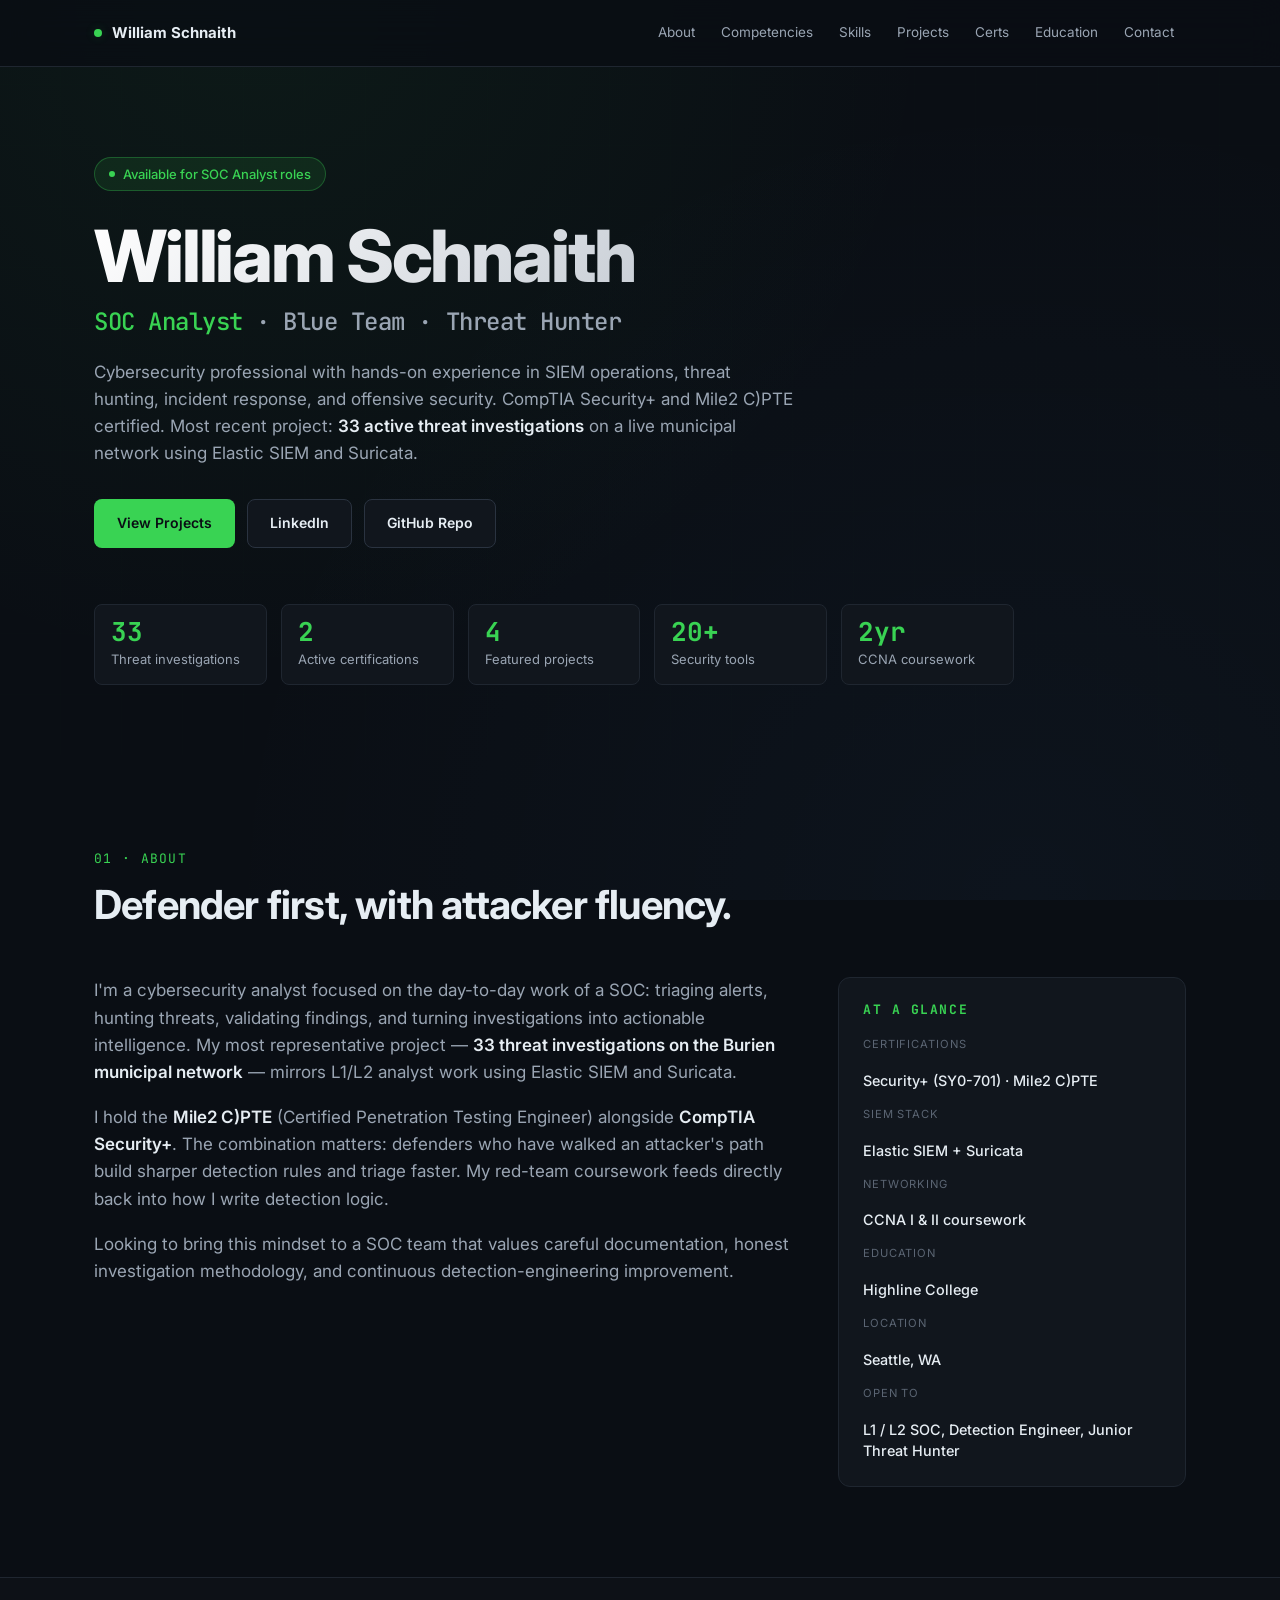
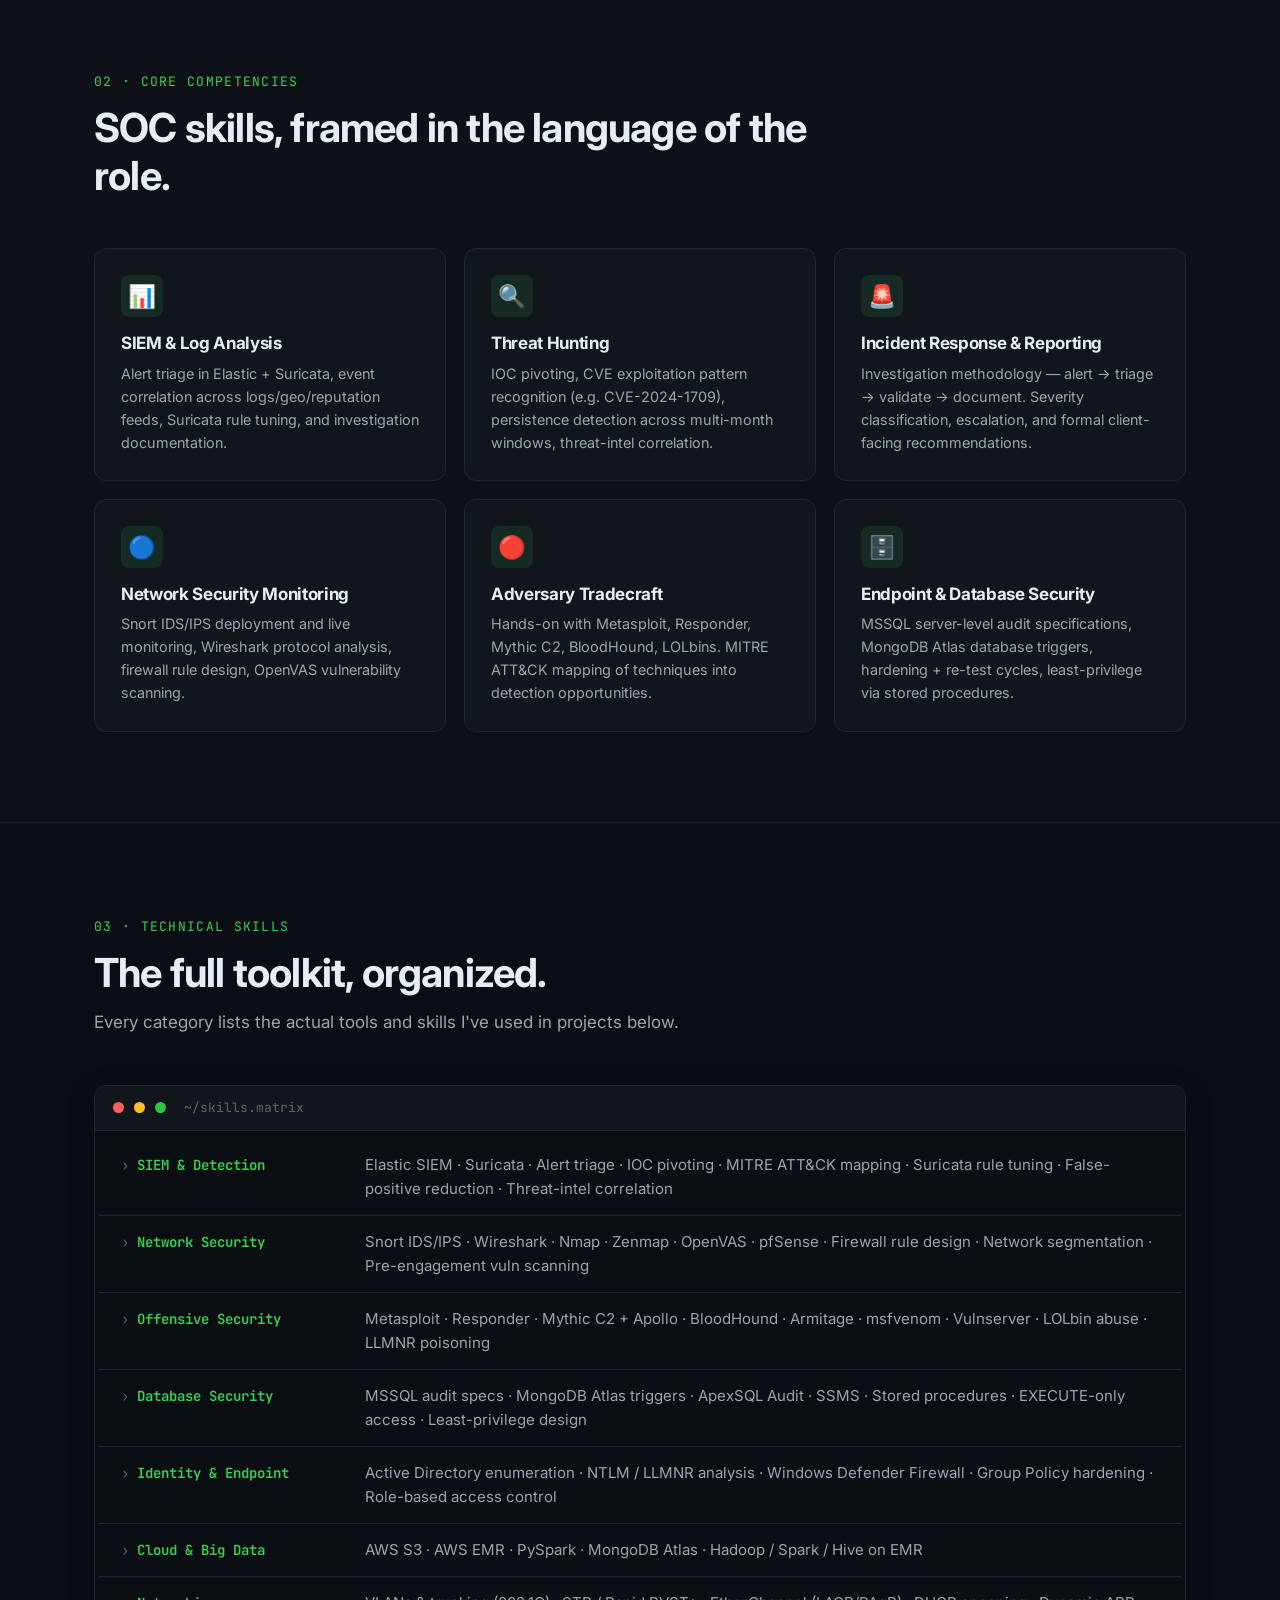
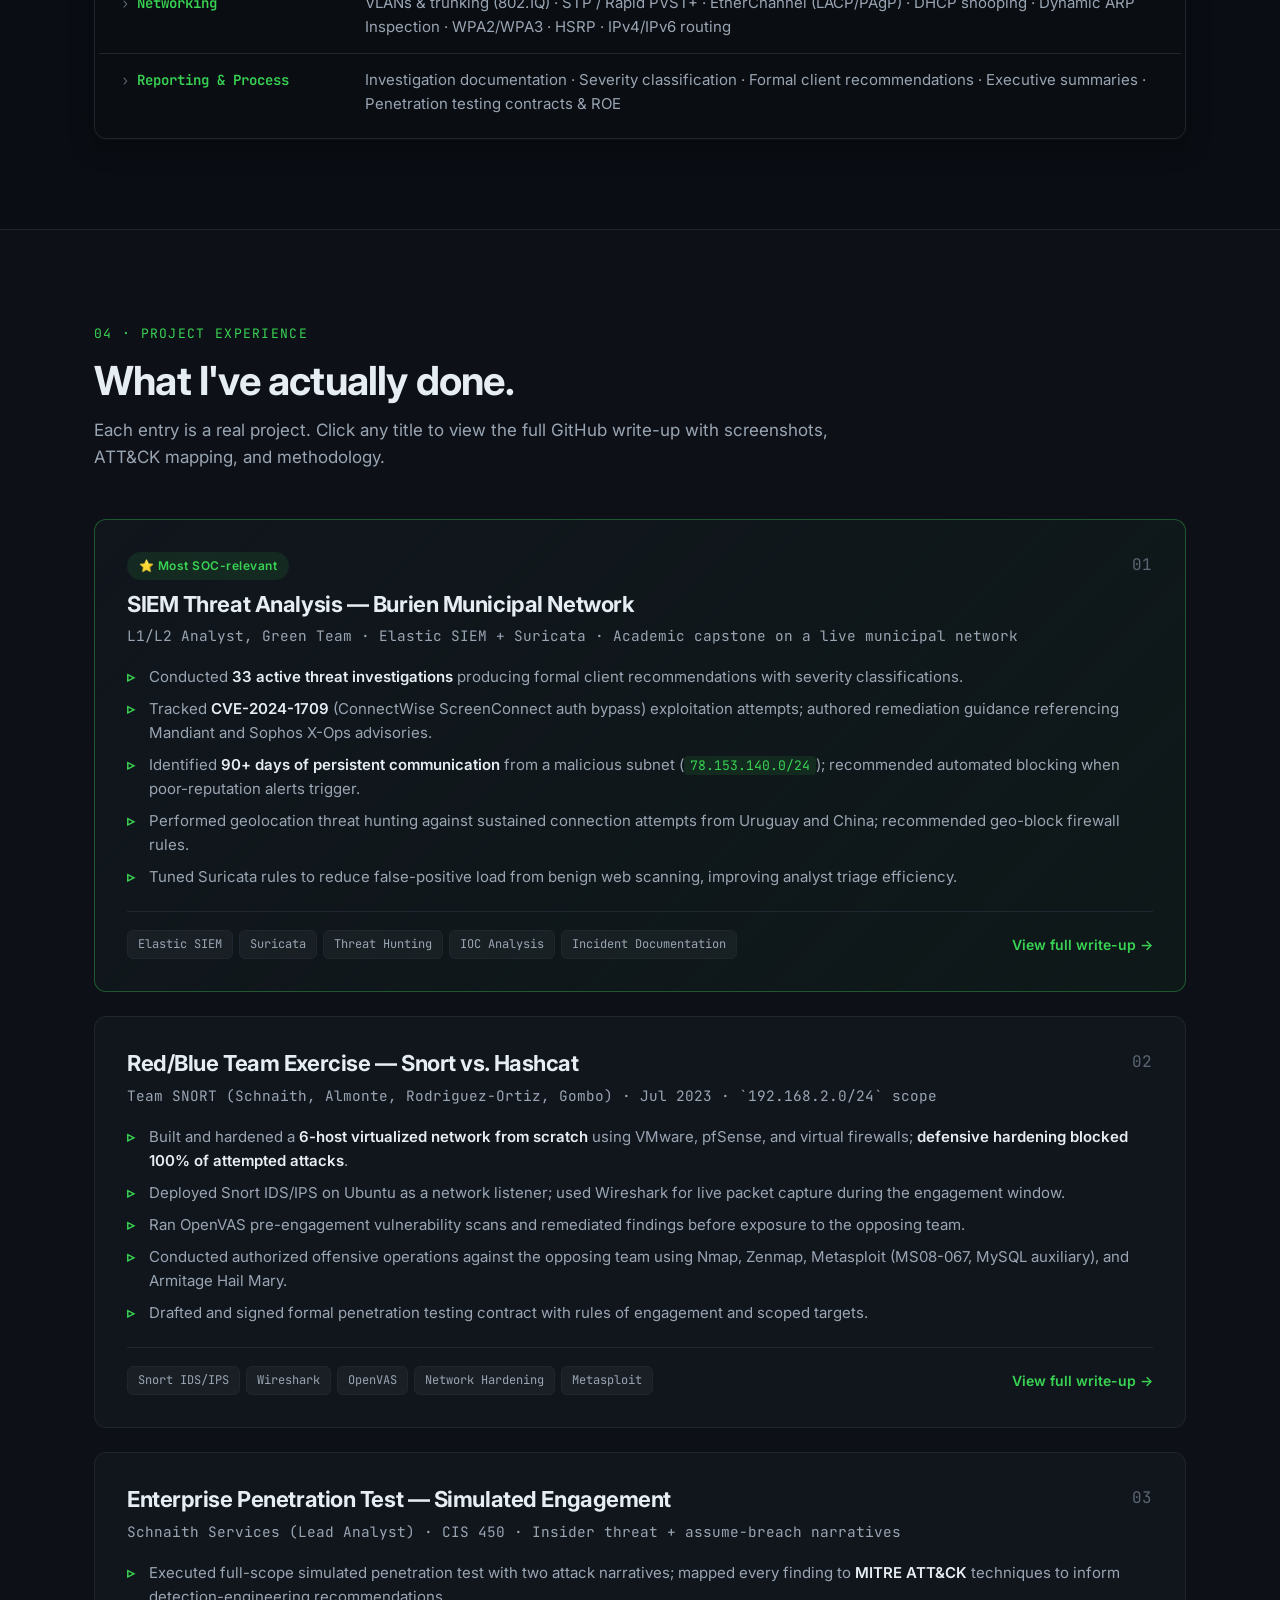
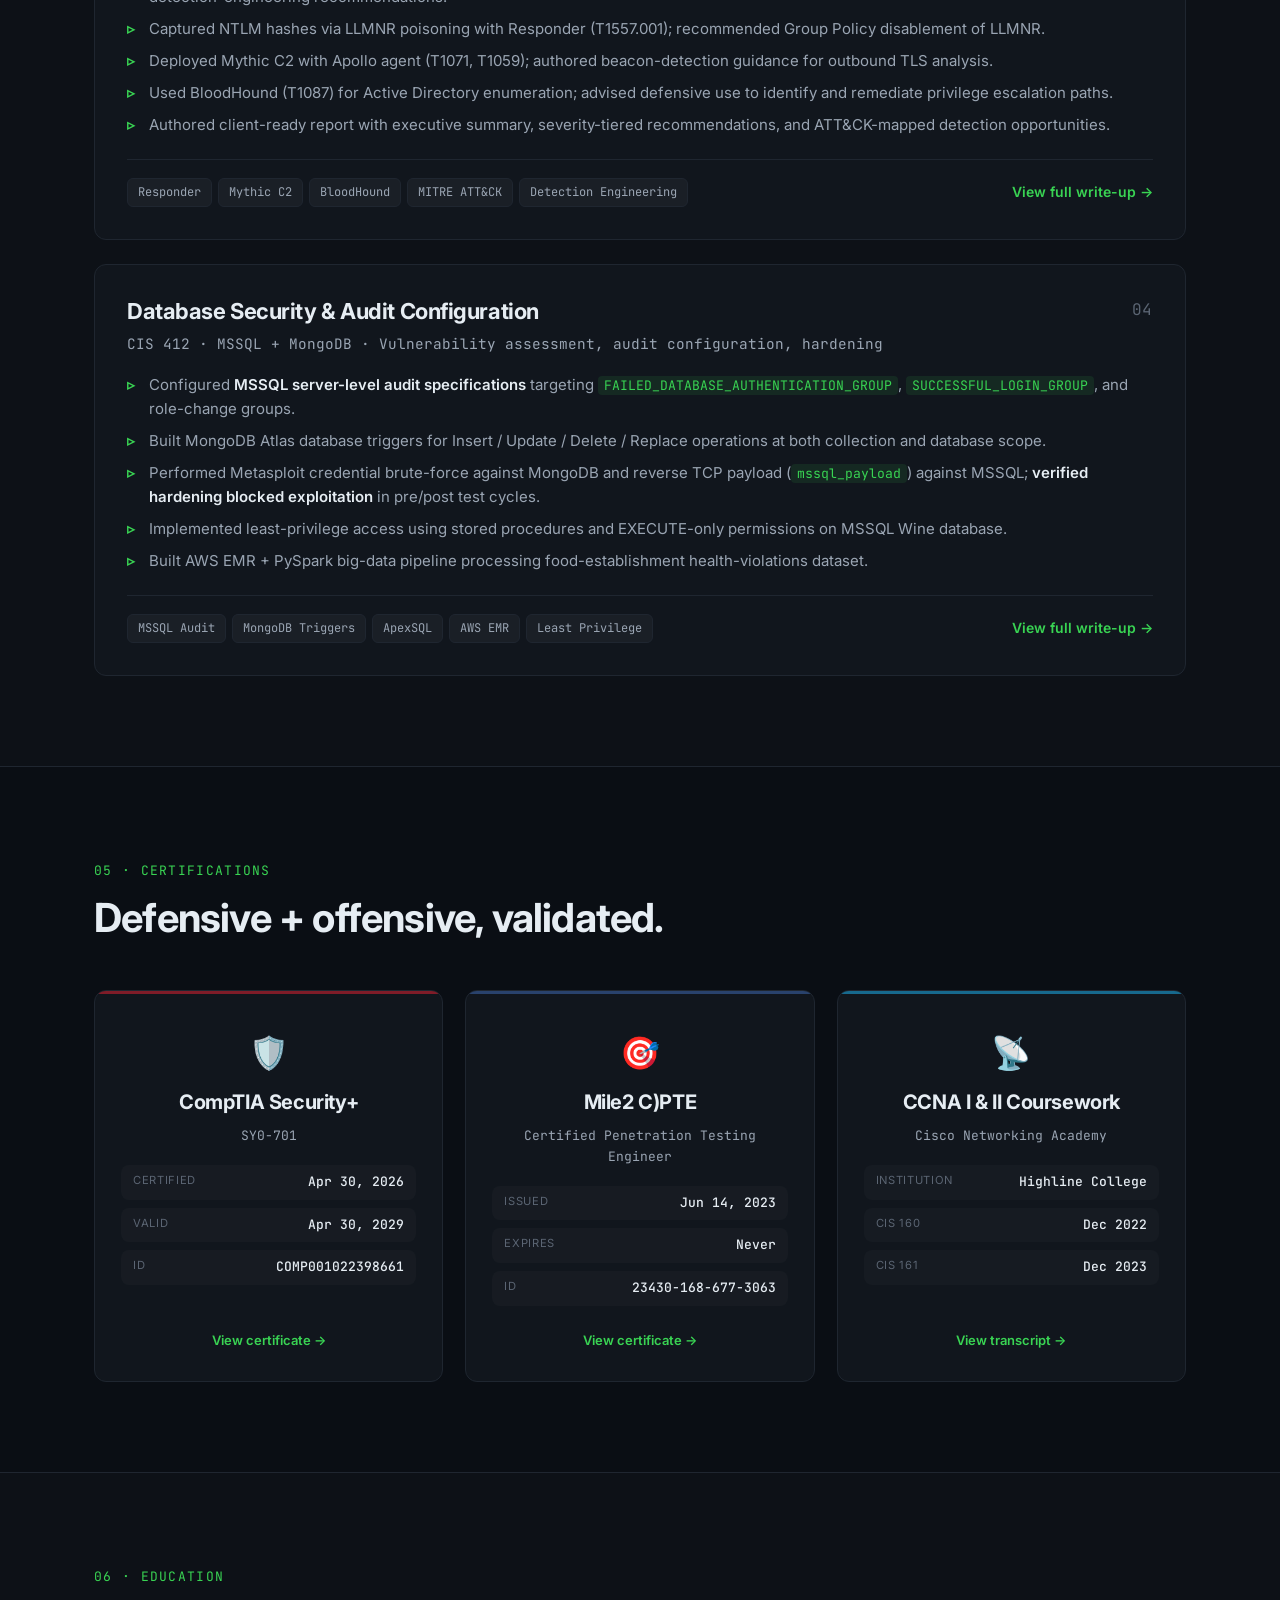
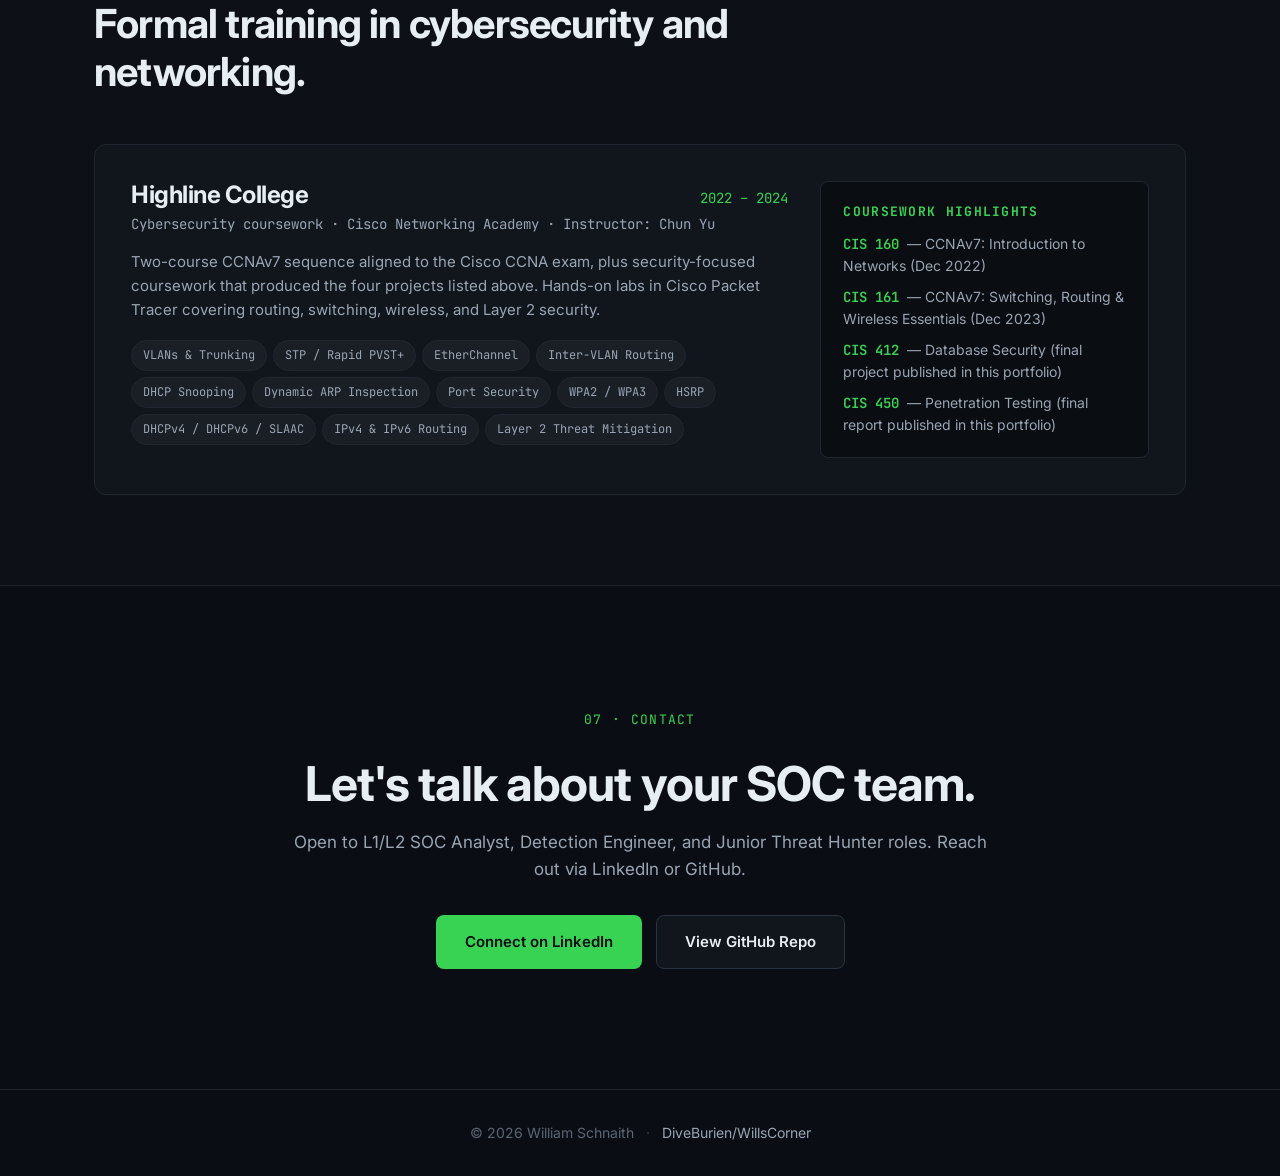
==== commit 4006b404: "Rebuild site: dark website foundation + resume-density content Combines v1's dark cybersecurity webs" ====
--- a/docs/index.html
+++ b/docs/index.html
@@ -3,204 +3,441 @@
 <head>
 <meta charset="UTF-8">
 <meta name="viewport" content="width=device-width, initial-scale=1.0">
-<meta name="description" content="William Schnaith — SOC Analyst resume. CompTIA Security+ and Mile2 C)PTE certified. SIEM operations, threat hunting, incident response.">
-<meta name="theme-color" content="#1a3a5c">
-<title>William Schnaith — SOC Analyst Resume</title>
+<meta name="description" content="William Schnaith — SOC Analyst portfolio. CompTIA Security+ and Mile2 C)PTE certified. Hands-on experience in SIEM operations, threat hunting, and incident response.">
+<meta name="theme-color" content="#0d1117">
+<title>William Schnaith — SOC Analyst Portfolio</title>
 <link rel="stylesheet" href="style.css">
 <link rel="preconnect" href="https://fonts.googleapis.com">
 <link rel="preconnect" href="https://fonts.gstatic.com" crossorigin>
-<link href="https://fonts.googleapis.com/css2?family=Inter:wght@400;500;600;700;800&family=Source+Serif+4:wght@600;700&display=swap" rel="stylesheet">
+<link href="https://fonts.googleapis.com/css2?family=Inter:wght@300;400;500;600;700;800&family=JetBrains+Mono:wght@400;500;600&display=swap" rel="stylesheet">
 </head>
 <body>
 
-<button class="print-btn" onclick="window.print()" aria-label="Print resume">
-  <svg width="16" height="16" viewBox="0 0 24 24" fill="none" stroke="currentColor" stroke-width="2" stroke-linecap="round" stroke-linejoin="round"><polyline points="6 9 6 2 18 2 18 9"/><path d="M6 18H4a2 2 0 0 1-2-2v-5a2 2 0 0 1 2-2h16a2 2 0 0 1 2 2v5a2 2 0 0 1-2 2h-2"/><rect x="6" y="14" width="12" height="8"/></svg>
-  Print / Save as PDF
-</button>
-
-<main class="resume">
-
-  <!-- ============ HEADER ============ -->
-  <header class="resume__head">
-    <h1 class="resume__name">William Schnaith</h1>
-    <p class="resume__title">SOC Analyst &middot; Blue Team &middot; Threat Hunter</p>
-    <ul class="resume__contact">
-      <li>Seattle, WA</li>
-      <li><a href="https://www.linkedin.com/in/williamschnaith/" target="_blank" rel="noopener">linkedin.com/in/williamschnaith</a></li>
-      <li><a href="https://github.com/DiveBurien" target="_blank" rel="noopener">github.com/DiveBurien</a></li>
+<!-- ================ NAV ================ -->
+<nav class="nav">
+  <div class="nav__inner">
+    <a href="#top" class="nav__brand">
+      <span class="nav__brand-dot"></span>
+      <span>William Schnaith</span>
+    </a>
+    <ul class="nav__links">
+      <li><a href="#about">About</a></li>
+      <li><a href="#competencies">Competencies</a></li>
+      <li><a href="#skills">Skills</a></li>
+      <li><a href="#projects">Projects</a></li>
+      <li><a href="#certs">Certs</a></li>
+      <li><a href="#education">Education</a></li>
+      <li><a href="#contact">Contact</a></li>
     </ul>
-  </header>
-
-  <!-- ============ SUMMARY ============ -->
-  <section class="resume__section">
-    <h2 class="resume__section-title">Professional Summary</h2>
-    <p class="resume__summary">
-      Cybersecurity analyst with hands-on experience in SIEM operations, threat hunting, incident response, and offensive security. Holds <strong>CompTIA Security+</strong> and <strong>Mile2 C)PTE</strong> certifications. Most recent project involved <strong>33 active threat investigations</strong> on a live municipal network using Elastic SIEM and Suricata. Brings both defender mindset and attacker fluency to detection engineering and alert triage.
+  </div>
+</nav>
+
+<!-- ================ HERO ================ -->
+<header id="top" class="hero">
+  <div class="hero__inner">
+    <div class="hero__tag">
+      <span class="hero__tag-dot"></span>
+      Available for SOC Analyst roles
+    </div>
+    <h1 class="hero__title">William Schnaith</h1>
+    <h2 class="hero__subtitle">
+      <span class="accent">SOC Analyst</span> · Blue Team · Threat Hunter
+    </h2>
+    <p class="hero__lede">
+      Cybersecurity professional with hands-on experience in SIEM operations, threat hunting,
+      incident response, and offensive security. CompTIA Security+ and Mile2 C)PTE certified.
+      Most recent project: <strong>33 active threat investigations</strong> on a live municipal network
+      using Elastic SIEM and Suricata.
     </p>
-  </section>
-
-  <!-- ============ SKILLS ============ -->
-  <section class="resume__section">
-    <h2 class="resume__section-title">Technical Skills</h2>
-    <dl class="skills-grid">
-      <div class="skills-row">
-        <dt>SIEM &amp; Detection</dt>
-        <dd>Elastic SIEM, Suricata, alert triage, IOC pivoting, MITRE ATT&amp;CK mapping, Suricata rule tuning</dd>
+    <div class="hero__actions">
+      <a href="#projects" class="btn btn--primary">View Projects</a>
+      <a href="https://www.linkedin.com/in/williamschnaith/" target="_blank" rel="noopener" class="btn btn--ghost">LinkedIn</a>
+      <a href="https://github.com/DiveBurien/WillsCorner" target="_blank" rel="noopener" class="btn btn--ghost">GitHub Repo</a>
+    </div>
+    <div class="hero__stats">
+      <div class="stat"><div class="stat__num">33</div><div class="stat__label">Threat investigations</div></div>
+      <div class="stat"><div class="stat__num">2</div><div class="stat__label">Active certifications</div></div>
+      <div class="stat"><div class="stat__num">4</div><div class="stat__label">Featured projects</div></div>
+      <div class="stat"><div class="stat__num">20+</div><div class="stat__label">Security tools</div></div>
+      <div class="stat"><div class="stat__num">2yr</div><div class="stat__label">CCNA coursework</div></div>
+    </div>
+  </div>
+</header>
+
+<!-- ================ ABOUT ================ -->
+<section id="about" class="section">
+  <div class="container">
+    <div class="section__head">
+      <span class="section__kicker">01 · About</span>
+      <h2 class="section__title">Defender first, with attacker fluency.</h2>
+    </div>
+    <div class="about-grid">
+      <div class="about-text">
+        <p>
+          I'm a cybersecurity analyst focused on the day-to-day work of a SOC: triaging alerts, hunting threats, validating findings, and turning investigations into actionable intelligence. My most representative project — <strong>33 threat investigations on the Burien municipal network</strong> — mirrors L1/L2 analyst work using Elastic SIEM and Suricata.
+        </p>
+        <p>
+          I hold the <strong>Mile2 C)PTE</strong> (Certified Penetration Testing Engineer) alongside <strong>CompTIA Security+</strong>. The combination matters: defenders who have walked an attacker's path build sharper detection rules and triage faster. My red-team coursework feeds directly back into how I write detection logic.
+        </p>
+        <p>
+          Looking to bring this mindset to a SOC team that values careful documentation, honest investigation methodology, and continuous detection-engineering improvement.
+        </p>
       </div>
-      <div class="skills-row">
-        <dt>Network Security</dt>
-        <dd>Snort IDS/IPS, Wireshark, Nmap, Zenmap, OpenVAS, pfSense, firewall rule design</dd>
+      <aside class="about-card">
+        <h3>At a glance</h3>
+        <dl>
+          <dt>Certifications</dt>
+          <dd>Security+ (SY0-701) · Mile2 C)PTE</dd>
+          <dt>SIEM Stack</dt>
+          <dd>Elastic SIEM + Suricata</dd>
+          <dt>Networking</dt>
+          <dd>CCNA I &amp; II coursework</dd>
+          <dt>Education</dt>
+          <dd>Highline College</dd>
+          <dt>Location</dt>
+          <dd>Seattle, WA</dd>
+          <dt>Open to</dt>
+          <dd>L1 / L2 SOC, Detection Engineer, Junior Threat Hunter</dd>
+        </dl>
+      </aside>
+    </div>
+  </div>
+</section>
+
+<!-- ================ COMPETENCIES ================ -->
+<section id="competencies" class="section section--alt">
+  <div class="container">
+    <div class="section__head">
+      <span class="section__kicker">02 · Core Competencies</span>
+      <h2 class="section__title">SOC skills, framed in the language of the role.</h2>
+    </div>
+    <div class="comp-grid">
+      <article class="comp-card">
+        <div class="comp-card__icon" aria-hidden="true">📊</div>
+        <h3>SIEM &amp; Log Analysis</h3>
+        <p>Alert triage in Elastic + Suricata, event correlation across logs/geo/reputation feeds, Suricata rule tuning, and investigation documentation.</p>
+      </article>
+      <article class="comp-card">
+        <div class="comp-card__icon" aria-hidden="true">🔍</div>
+        <h3>Threat Hunting</h3>
+        <p>IOC pivoting, CVE exploitation pattern recognition (e.g. CVE-2024-1709), persistence detection across multi-month windows, threat-intel correlation.</p>
+      </article>
+      <article class="comp-card">
+        <div class="comp-card__icon" aria-hidden="true">🚨</div>
+        <h3>Incident Response &amp; Reporting</h3>
+        <p>Investigation methodology — alert → triage → validate → document. Severity classification, escalation, and formal client-facing recommendations.</p>
+      </article>
+      <article class="comp-card">
+        <div class="comp-card__icon" aria-hidden="true">🔵</div>
+        <h3>Network Security Monitoring</h3>
+        <p>Snort IDS/IPS deployment and live monitoring, Wireshark protocol analysis, firewall rule design, OpenVAS vulnerability scanning.</p>
+      </article>
+      <article class="comp-card">
+        <div class="comp-card__icon" aria-hidden="true">🔴</div>
+        <h3>Adversary Tradecraft</h3>
+        <p>Hands-on with Metasploit, Responder, Mythic C2, BloodHound, LOLbins. MITRE ATT&amp;CK mapping of techniques into detection opportunities.</p>
+      </article>
+      <article class="comp-card">
+        <div class="comp-card__icon" aria-hidden="true">🗄️</div>
+        <h3>Endpoint &amp; Database Security</h3>
+        <p>MSSQL server-level audit specifications, MongoDB Atlas database triggers, hardening + re-test cycles, least-privilege via stored procedures.</p>
+      </article>
+    </div>
+  </div>
+</section>
+
+<!-- ================ TECHNICAL SKILLS ================ -->
+<section id="skills" class="section">
+  <div class="container">
+    <div class="section__head">
+      <span class="section__kicker">03 · Technical Skills</span>
+      <h2 class="section__title">The full toolkit, organized.</h2>
+      <p class="section__sub">Every category lists the actual tools and skills I've used in projects below.</p>
+    </div>
+    <div class="skills-block">
+      <div class="skills-block__header">
+        <span class="skills-block__dot skills-block__dot--r"></span>
+        <span class="skills-block__dot skills-block__dot--y"></span>
+        <span class="skills-block__dot skills-block__dot--g"></span>
+        <span class="skills-block__title">~/skills.matrix</span>
       </div>
-      <div class="skills-row">
-        <dt>Offensive Security</dt>
-        <dd>Metasploit, Responder, Mythic C2, BloodHound, Armitage, msfvenom, Vulnserver, LOLbin abuse</dd>
+      <dl class="skills-matrix">
+        <div class="sk-row">
+          <dt><span class="sk-prompt">›</span> SIEM &amp; Detection</dt>
+          <dd>Elastic SIEM · Suricata · Alert triage · IOC pivoting · MITRE ATT&amp;CK mapping · Suricata rule tuning · False-positive reduction · Threat-intel correlation</dd>
+        </div>
+        <div class="sk-row">
+          <dt><span class="sk-prompt">›</span> Network Security</dt>
+          <dd>Snort IDS/IPS · Wireshark · Nmap · Zenmap · OpenVAS · pfSense · Firewall rule design · Network segmentation · Pre-engagement vuln scanning</dd>
+        </div>
+        <div class="sk-row">
+          <dt><span class="sk-prompt">›</span> Offensive Security</dt>
+          <dd>Metasploit · Responder · Mythic C2 + Apollo · BloodHound · Armitage · msfvenom · Vulnserver · LOLbin abuse · LLMNR poisoning</dd>
+        </div>
+        <div class="sk-row">
+          <dt><span class="sk-prompt">›</span> Database Security</dt>
+          <dd>MSSQL audit specs · MongoDB Atlas triggers · ApexSQL Audit · SSMS · Stored procedures · EXECUTE-only access · Least-privilege design</dd>
+        </div>
+        <div class="sk-row">
+          <dt><span class="sk-prompt">›</span> Identity &amp; Endpoint</dt>
+          <dd>Active Directory enumeration · NTLM / LLMNR analysis · Windows Defender Firewall · Group Policy hardening · Role-based access control</dd>
+        </div>
+        <div class="sk-row">
+          <dt><span class="sk-prompt">›</span> Cloud &amp; Big Data</dt>
+          <dd>AWS S3 · AWS EMR · PySpark · MongoDB Atlas · Hadoop / Spark / Hive on EMR</dd>
+        </div>
+        <div class="sk-row">
+          <dt><span class="sk-prompt">›</span> Networking</dt>
+          <dd>VLANs &amp; trunking (802.1Q) · STP / Rapid PVST+ · EtherChannel (LACP/PAgP) · DHCP snooping · Dynamic ARP Inspection · WPA2/WPA3 · HSRP · IPv4/IPv6 routing</dd>
+        </div>
+        <div class="sk-row">
+          <dt><span class="sk-prompt">›</span> Reporting &amp; Process</dt>
+          <dd>Investigation documentation · Severity classification · Formal client recommendations · Executive summaries · Penetration testing contracts &amp; ROE</dd>
+        </div>
+      </dl>
+    </div>
+  </div>
+</section>
+
+<!-- ================ PROJECTS ================ -->
+<section id="projects" class="section section--alt">
+  <div class="container">
+    <div class="section__head">
+      <span class="section__kicker">04 · Project Experience</span>
+      <h2 class="section__title">What I've actually done.</h2>
+      <p class="section__sub">Each entry is a real project. Click any title to view the full GitHub write-up with screenshots, ATT&amp;CK mapping, and methodology.</p>
+    </div>
+    <div class="proj-list">
+
+      <article class="proj proj--featured">
+        <header class="proj__head">
+          <div>
+            <span class="proj__badge">⭐ Most SOC-relevant</span>
+            <h3><a href="../siem-threat-analysis/" target="_blank" rel="noopener">SIEM Threat Analysis — Burien Municipal Network</a></h3>
+            <p class="proj__role">L1/L2 Analyst, Green Team · Elastic SIEM + Suricata · Academic capstone on a live municipal network</p>
+          </div>
+          <span class="proj__num">01</span>
+        </header>
+        <ul class="proj__bullets">
+          <li>Conducted <strong>33 active threat investigations</strong> producing formal client recommendations with severity classifications.</li>
+          <li>Tracked <strong>CVE-2024-1709</strong> (ConnectWise ScreenConnect auth bypass) exploitation attempts; authored remediation guidance referencing Mandiant and Sophos X-Ops advisories.</li>
+          <li>Identified <strong>90+ days of persistent communication</strong> from a malicious subnet (<code>78.153.140.0/24</code>); recommended automated blocking when poor-reputation alerts trigger.</li>
+          <li>Performed geolocation threat hunting against sustained connection attempts from Uruguay and China; recommended geo-block firewall rules.</li>
+          <li>Tuned Suricata rules to reduce false-positive load from benign web scanning, improving analyst triage efficiency.</li>
+        </ul>
+        <div class="proj__foot">
+          <div class="proj__tags">
+            <span>Elastic SIEM</span><span>Suricata</span><span>Threat Hunting</span><span>IOC Analysis</span><span>Incident Documentation</span>
+          </div>
+          <a class="proj__link" href="../siem-threat-analysis/" target="_blank" rel="noopener">View full write-up →</a>
+        </div>
+      </article>
+
+      <article class="proj">
+        <header class="proj__head">
+          <div>
+            <h3><a href="../redblue-team-exercise/" target="_blank" rel="noopener">Red/Blue Team Exercise — Snort vs. Hashcat</a></h3>
+            <p class="proj__role">Team SNORT (Schnaith, Almonte, Rodriguez-Ortiz, Gombo) · Jul 2023 · `192.168.2.0/24` scope</p>
+          </div>
+          <span class="proj__num">02</span>
+        </header>
+        <ul class="proj__bullets">
+          <li>Built and hardened a <strong>6-host virtualized network from scratch</strong> using VMware, pfSense, and virtual firewalls; <strong>defensive hardening blocked 100% of attempted attacks</strong>.</li>
+          <li>Deployed Snort IDS/IPS on Ubuntu as a network listener; used Wireshark for live packet capture during the engagement window.</li>
+          <li>Ran OpenVAS pre-engagement vulnerability scans and remediated findings before exposure to the opposing team.</li>
+          <li>Conducted authorized offensive operations against the opposing team using Nmap, Zenmap, Metasploit (MS08-067, MySQL auxiliary), and Armitage Hail Mary.</li>
+          <li>Drafted and signed formal penetration testing contract with rules of engagement and scoped targets.</li>
+        </ul>
+        <div class="proj__foot">
+          <div class="proj__tags">
+            <span>Snort IDS/IPS</span><span>Wireshark</span><span>OpenVAS</span><span>Network Hardening</span><span>Metasploit</span>
+          </div>
+          <a class="proj__link" href="../redblue-team-exercise/" target="_blank" rel="noopener">View full write-up →</a>
+        </div>
+      </article>
+
+      <article class="proj">
+        <header class="proj__head">
+          <div>
+            <h3><a href="../enterprise-pentest/" target="_blank" rel="noopener">Enterprise Penetration Test — Simulated Engagement</a></h3>
+            <p class="proj__role">Schnaith Services (Lead Analyst) · CIS 450 · Insider threat + assume-breach narratives</p>
+          </div>
+          <span class="proj__num">03</span>
+        </header>
+        <ul class="proj__bullets">
+          <li>Executed full-scope simulated penetration test with two attack narratives; mapped every finding to <strong>MITRE ATT&amp;CK</strong> techniques to inform detection-engineering recommendations.</li>
+          <li>Captured NTLM hashes via LLMNR poisoning with Responder (T1557.001); recommended Group Policy disablement of LLMNR.</li>
+          <li>Deployed Mythic C2 with Apollo agent (T1071, T1059); authored beacon-detection guidance for outbound TLS analysis.</li>
+          <li>Used BloodHound (T1087) for Active Directory enumeration; advised defensive use to identify and remediate privilege escalation paths.</li>
+          <li>Authored client-ready report with executive summary, severity-tiered recommendations, and ATT&amp;CK-mapped detection opportunities.</li>
+        </ul>
+        <div class="proj__foot">
+          <div class="proj__tags">
+            <span>Responder</span><span>Mythic C2</span><span>BloodHound</span><span>MITRE ATT&amp;CK</span><span>Detection Engineering</span>
+          </div>
+          <a class="proj__link" href="../enterprise-pentest/" target="_blank" rel="noopener">View full write-up →</a>
+        </div>
+      </article>
+
+      <article class="proj">
+        <header class="proj__head">
+          <div>
+            <h3><a href="../database-security-audit/" target="_blank" rel="noopener">Database Security &amp; Audit Configuration</a></h3>
+            <p class="proj__role">CIS 412 · MSSQL + MongoDB · Vulnerability assessment, audit configuration, hardening</p>
+          </div>
+          <span class="proj__num">04</span>
+        </header>
+        <ul class="proj__bullets">
+          <li>Configured <strong>MSSQL server-level audit specifications</strong> targeting <code>FAILED_DATABASE_AUTHENTICATION_GROUP</code>, <code>SUCCESSFUL_LOGIN_GROUP</code>, and role-change groups.</li>
+          <li>Built MongoDB Atlas database triggers for Insert / Update / Delete / Replace operations at both collection and database scope.</li>
+          <li>Performed Metasploit credential brute-force against MongoDB and reverse TCP payload (<code>mssql_payload</code>) against MSSQL; <strong>verified hardening blocked exploitation</strong> in pre/post test cycles.</li>
+          <li>Implemented least-privilege access using stored procedures and EXECUTE-only permissions on MSSQL Wine database.</li>
+          <li>Built AWS EMR + PySpark big-data pipeline processing food-establishment health-violations dataset.</li>
+        </ul>
+        <div class="proj__foot">
+          <div class="proj__tags">
+            <span>MSSQL Audit</span><span>MongoDB Triggers</span><span>ApexSQL</span><span>AWS EMR</span><span>Least Privilege</span>
+          </div>
+          <a class="proj__link" href="../database-security-audit/" target="_blank" rel="noopener">View full write-up →</a>
+        </div>
+      </article>
+
+    </div>
+  </div>
+</section>
+
+<!-- ================ CERTIFICATIONS ================ -->
+<section id="certs" class="section">
+  <div class="container">
+    <div class="section__head">
+      <span class="section__kicker">05 · Certifications</span>
+      <h2 class="section__title">Defensive + offensive, validated.</h2>
+    </div>
+    <div class="cert-grid">
+
+      <article class="cert-card cert-card--secplus">
+        <div class="cert-card__icon">🛡️</div>
+        <h3>CompTIA Security+</h3>
+        <p class="cert-card__exam">SY0-701</p>
+        <dl class="cert-card__meta">
+          <div><dt>Certified</dt><dd>Apr 30, 2026</dd></div>
+          <div><dt>Valid</dt><dd>Apr 30, 2029</dd></div>
+          <div><dt>ID</dt><dd>COMP001022398661</dd></div>
+        </dl>
+        <a href="../certifications-and-education/artifacts/CompTIA-Security-Plus-certificate.pdf" target="_blank" rel="noopener" class="cert-card__link">View certificate →</a>
+      </article>
+
+      <article class="cert-card cert-card--cpte">
+        <div class="cert-card__icon">🎯</div>
+        <h3>Mile2 C)PTE</h3>
+        <p class="cert-card__exam">Certified Penetration Testing Engineer</p>
+        <dl class="cert-card__meta">
+          <div><dt>Issued</dt><dd>Jun 14, 2023</dd></div>
+          <div><dt>Expires</dt><dd>Never</dd></div>
+          <div><dt>ID</dt><dd>23430-168-677-3063</dd></div>
+        </dl>
+        <a href="../certifications-and-education/artifacts/Mile2-CPTE-certificate.png" target="_blank" rel="noopener" class="cert-card__link">View certificate →</a>
+      </article>
+
+      <article class="cert-card cert-card--ccna">
+        <div class="cert-card__icon">📡</div>
+        <h3>CCNA I &amp; II Coursework</h3>
+        <p class="cert-card__exam">Cisco Networking Academy</p>
+        <dl class="cert-card__meta">
+          <div><dt>Institution</dt><dd>Highline College</dd></div>
+          <div><dt>CIS 160</dt><dd>Dec 2022</dd></div>
+          <div><dt>CIS 161</dt><dd>Dec 2023</dd></div>
+        </dl>
+        <a href="../certifications-and-education/" target="_blank" rel="noopener" class="cert-card__link">View transcript →</a>
+      </article>
+
+    </div>
+  </div>
+</section>
+
+<!-- ================ EDUCATION ================ -->
+<section id="education" class="section section--alt">
+  <div class="container">
+    <div class="section__head">
+      <span class="section__kicker">06 · Education</span>
+      <h2 class="section__title">Formal training in cybersecurity and networking.</h2>
+    </div>
+    <article class="edu-card">
+      <div class="edu-card__main">
+        <div class="edu-card__head">
+          <h3>Highline College</h3>
+          <span class="edu-card__date">2022 – 2024</span>
+        </div>
+        <p class="edu-card__sub">Cybersecurity coursework &middot; Cisco Networking Academy &middot; Instructor: Chun Yu</p>
+        <p class="edu-card__detail">
+          Two-course CCNAv7 sequence aligned to the Cisco CCNA exam, plus security-focused coursework that produced the four projects listed above. Hands-on labs in Cisco Packet Tracer covering routing, switching, wireless, and Layer 2 security.
+        </p>
+        <div class="edu-card__topics">
+          <span class="topic">VLANs &amp; Trunking</span>
+          <span class="topic">STP / Rapid PVST+</span>
+          <span class="topic">EtherChannel</span>
+          <span class="topic">Inter-VLAN Routing</span>
+          <span class="topic">DHCP Snooping</span>
+          <span class="topic">Dynamic ARP Inspection</span>
+          <span class="topic">Port Security</span>
+          <span class="topic">WPA2 / WPA3</span>
+          <span class="topic">HSRP</span>
+          <span class="topic">DHCPv4 / DHCPv6 / SLAAC</span>
+          <span class="topic">IPv4 &amp; IPv6 Routing</span>
+          <span class="topic">Layer 2 Threat Mitigation</span>
+        </div>
       </div>
-      <div class="skills-row">
-        <dt>Database Security</dt>
-        <dd>MSSQL audit specifications, MongoDB Atlas triggers, ApexSQL Audit, SSMS, least-privilege access control</dd>
+      <aside class="edu-card__side">
+        <h4>Coursework Highlights</h4>
+        <ul>
+          <li><strong>CIS 160</strong> — CCNAv7: Introduction to Networks (Dec 2022)</li>
+          <li><strong>CIS 161</strong> — CCNAv7: Switching, Routing &amp; Wireless Essentials (Dec 2023)</li>
+          <li><strong>CIS 412</strong> — Database Security (final project published in this portfolio)</li>
+          <li><strong>CIS 450</strong> — Penetration Testing (final report published in this portfolio)</li>
+        </ul>
+      </aside>
+    </article>
+  </div>
+</section>
+
+<!-- ================ CONTACT ================ -->
+<section id="contact" class="section">
+  <div class="container">
+    <div class="contact">
+      <span class="section__kicker">07 · Contact</span>
+      <h2 class="contact__title">Let's talk about your SOC team.</h2>
+      <p class="contact__lede">
+        Open to L1/L2 SOC Analyst, Detection Engineer, and Junior Threat Hunter roles. Reach out via LinkedIn or GitHub.
+      </p>
+      <div class="contact__actions">
+        <a href="https://www.linkedin.com/in/williamschnaith/" target="_blank" rel="noopener" class="btn btn--primary btn--lg">Connect on LinkedIn</a>
+        <a href="https://github.com/DiveBurien/WillsCorner" target="_blank" rel="noopener" class="btn btn--ghost btn--lg">View GitHub Repo</a>
       </div>
-      <div class="skills-row">
-        <dt>Identity &amp; Endpoint</dt>
-        <dd>Active Directory enumeration, NTLM/LLMNR analysis, Windows Defender Firewall, role-based access control</dd>
-      </div>
-      <div class="skills-row">
-        <dt>Cloud &amp; Big Data</dt>
-        <dd>AWS S3, AWS EMR, PySpark, MongoDB Atlas</dd>
-      </div>
-      <div class="skills-row">
-        <dt>Networking</dt>
-        <dd>VLANs, STP, EtherChannel, DHCP snooping, Dynamic ARP Inspection, WPA2/WPA3, HSRP, IPv4/IPv6 routing</dd>
-      </div>
-      <div class="skills-row">
-        <dt>Reporting</dt>
-        <dd>Investigation documentation, severity classification, formal client recommendations, executive summaries</dd>
-      </div>
-    </dl>
-  </section>
-
-  <!-- ============ CERTIFICATIONS ============ -->
-  <section class="resume__section">
-    <h2 class="resume__section-title">Certifications</h2>
-    <ul class="cert-list">
-      <li>
-        <div class="cert-list__head">
-          <strong>CompTIA Security+ (SY0-701)</strong>
-          <span class="cert-list__date">Apr 2026 &ndash; Apr 2029</span>
-        </div>
-        <div class="cert-list__meta">
-          Candidate ID: COMP001022398661 &middot; <a href="../certifications-and-education/artifacts/CompTIA-Security-Plus-certificate.pdf" target="_blank" rel="noopener">View certificate</a>
-        </div>
-      </li>
-      <li>
-        <div class="cert-list__head">
-          <strong>Mile2 C)PTE &mdash; Certified Penetration Testing Engineer</strong>
-          <span class="cert-list__date">Issued Jun 2023 &middot; No expiration</span>
-        </div>
-        <div class="cert-list__meta">
-          Certificate ID: 23430-168-677-3063 &middot; <a href="../certifications-and-education/artifacts/Mile2-CPTE-certificate.png" target="_blank" rel="noopener">View certificate</a>
-        </div>
-      </li>
-      <li>
-        <div class="cert-list__head">
-          <strong>CCNAv7 Coursework &mdash; Cisco Networking Academy</strong>
-          <span class="cert-list__date">2022 &ndash; 2023</span>
-        </div>
-        <div class="cert-list__meta">
-          CIS 160 (Introduction to Networks) &middot; CIS 161 (Switching, Routing, &amp; Wireless Essentials) &middot; <a href="../certifications-and-education/" target="_blank" rel="noopener">View transcript</a>
-        </div>
-      </li>
-    </ul>
-  </section>
-
-  <!-- ============ PROJECTS ============ -->
-  <section class="resume__section">
-    <h2 class="resume__section-title">Project Experience</h2>
-
-    <article class="proj">
-      <div class="proj__head">
-        <h3>SIEM Threat Analysis &mdash; Burien Municipal Network</h3>
-        <span class="proj__date">Academic / Capstone</span>
-      </div>
-      <p class="proj__role"><em>L1/L2 Analyst, Green Team &middot; Elastic SIEM + Suricata</em></p>
-      <ul class="proj__bullets">
-        <li>Conducted <strong>33 active threat investigations</strong> on a live municipal network, producing formal client recommendations with severity classifications.</li>
-        <li>Tracked <strong>CVE-2024-1709</strong> (ConnectWise ScreenConnect auth bypass) exploitation attempts and authored remediation guidance referencing Mandiant and Sophos X-Ops advisories.</li>
-        <li>Identified <strong>90+ days of persistent communication</strong> from a malicious subnet (<code>78.153.140.0/24</code>); recommended automated blocking when poor-reputation alerts trigger.</li>
-        <li>Performed geolocation threat hunting; identified sustained connection attempts from Uruguay and China and recommended geo-block firewall rules.</li>
-        <li>Tuned Suricata rules to reduce false-positive load from benign web scanning, improving analyst triage efficiency.</li>
-      </ul>
-      <a class="proj__link" href="../siem-threat-analysis/" target="_blank" rel="noopener">View full write-up &rarr;</a>
-    </article>
-
-    <article class="proj">
-      <div class="proj__head">
-        <h3>Red/Blue Team Exercise &mdash; Snort vs. Hashcat</h3>
-        <span class="proj__date">Jul 2023</span>
-      </div>
-      <p class="proj__role"><em>Team SNORT (William Schnaith, Nassiah Almonte, Cesar Rodriguez-Ortiz, Lince Gombo)</em></p>
-      <ul class="proj__bullets">
-        <li>Built and hardened a <strong>6-host virtualized network from scratch</strong> using VMware, pfSense, and virtual firewalls; <strong>defensive hardening blocked 100% of attempted attacks</strong>.</li>
-        <li>Deployed Snort IDS/IPS on Ubuntu as a network listener; used Wireshark for live packet capture and protocol analysis during the engagement window.</li>
-        <li>Ran OpenVAS pre-engagement vulnerability scans and remediated findings before exposure to the opposing team.</li>
-        <li>Conducted authorized offensive operations against the opposing team using Nmap, Zenmap, Metasploit (MS08-067, MySQL auxiliary), and Armitage Hail Mary.</li>
-        <li>Drafted and signed formal penetration testing contract with rules of engagement and scoped targets.</li>
-      </ul>
-      <a class="proj__link" href="../redblue-team-exercise/" target="_blank" rel="noopener">View full write-up &rarr;</a>
-    </article>
-
-    <article class="proj">
-      <div class="proj__head">
-        <h3>Enterprise Penetration Test &mdash; Simulated Engagement</h3>
-        <span class="proj__date">CIS 450</span>
-      </div>
-      <p class="proj__role"><em>Schnaith Services (Lead Analyst) &middot; Insider threat + assume-breach narratives</em></p>
-      <ul class="proj__bullets">
-        <li>Executed full-scope simulated penetration test with two attack narratives; mapped every finding to <strong>MITRE ATT&amp;CK techniques</strong> to inform detection-engineering recommendations.</li>
-        <li>Captured NTLM hashes via LLMNR poisoning with Responder (T1557.001) and recommended Group Policy disablement of LLMNR.</li>
-        <li>Deployed Mythic C2 with Apollo agent (T1071, T1059) and authored beacon-detection guidance for outbound TLS analysis.</li>
-        <li>Used BloodHound (T1087) for Active Directory enumeration; advised defensive use to identify and remediate privilege escalation paths.</li>
-        <li>Authored client-ready report with executive summary, severity-tiered recommendations, and ATT&amp;CK-mapped detection opportunities.</li>
-      </ul>
-      <a class="proj__link" href="../enterprise-pentest/" target="_blank" rel="noopener">View full write-up &rarr;</a>
-    </article>
-
-    <article class="proj">
-      <div class="proj__head">
-        <h3>Database Security &amp; Audit Configuration</h3>
-        <span class="proj__date">CIS 412</span>
-      </div>
-      <p class="proj__role"><em>MSSQL + MongoDB &middot; Vulnerability assessment, audit configuration, and hardening</em></p>
-      <ul class="proj__bullets">
-        <li>Configured <strong>MSSQL server-level audit specifications</strong> targeting `FAILED_DATABASE_AUTHENTICATION_GROUP`, `SUCCESSFUL_LOGIN_GROUP`, and role-change groups.</li>
-        <li>Built MongoDB Atlas database triggers for Insert/Update/Delete/Replace operations at both collection and database scope.</li>
-        <li>Performed Metasploit credential brute-force against MongoDB and reverse TCP payload (`mssql_payload`) against MSSQL; <strong>verified hardening blocked exploitation</strong> in pre/post test cycles.</li>
-        <li>Implemented least-privilege access using stored procedures and EXECUTE-only permissions on MSSQL Wine database.</li>
-        <li>Built AWS EMR + PySpark big-data pipeline processing food-establishment health-violations dataset.</li>
-      </ul>
-      <a class="proj__link" href="../database-security-audit/" target="_blank" rel="noopener">View full write-up &rarr;</a>
-    </article>
-
-  </section>
-
-  <!-- ============ EDUCATION ============ -->
-  <section class="resume__section">
-    <h2 class="resume__section-title">Education</h2>
-    <article class="edu">
-      <div class="edu__head">
-        <h3>Highline College</h3>
-        <span class="edu__date">2022 &ndash; 2024</span>
-      </div>
-      <p class="edu__detail">
-        Cybersecurity coursework and Cisco Networking Academy. Completed <strong>CCNAv7: Introduction to Networks</strong> (Dec 2022) and <strong>CCNAv7: Switching, Routing, and Wireless Essentials</strong> (Dec 2023) under instructor Chun Yu, with hands-on labs in Cisco Packet Tracer covering VLANs, STP, EtherChannel, Layer 2 security (port security, DHCP snooping, DAI), wireless (WPA2/WPA3), HSRP, and IPv4/IPv6 routing.
-      </p>
-    </article>
-  </section>
-
-  <footer class="resume__foot">
-    Source: <a href="https://github.com/DiveBurien/WillsCorner" target="_blank" rel="noopener">github.com/DiveBurien/WillsCorner</a>
-  </footer>
-
-</main>
+    </div>
+  </div>
+</section>
+
+<footer class="footer">
+  <div class="container footer__inner">
+    <span>© <span id="year"></span> William Schnaith</span>
+    <span class="footer__sep">·</span>
+    <a href="https://github.com/DiveBurien/WillsCorner" target="_blank" rel="noopener">DiveBurien/WillsCorner</a>
+  </div>
+</footer>
+
+<script>
+  document.getElementById('year').textContent = new Date().getFullYear();
+  const sections = document.querySelectorAll('section[id], header[id]');
+  const navLinks = document.querySelectorAll('.nav__links a');
+  const observer = new IntersectionObserver((entries) => {
+    entries.forEach(entry => {
+      if (entry.isIntersecting) {
+        navLinks.forEach(link => link.classList.toggle('active', link.getAttribute('href') === '#' + entry.target.id));
+      }
+    });
+  }, { rootMargin: '-40% 0px -55% 0px' });
+  sections.forEach(s => observer.observe(s));
+</script>
 
 </body>
 </html>
--- a/docs/style.css
+++ b/docs/style.css
@@ -1,332 +1,745 @@
 /* =============================================================
-   WILLIAM SCHNAITH — SOC ANALYST RESUME
-   Clean, professional resume layout. Print-ready.
+   WILLIAM SCHNAITH — SOC ANALYST PORTFOLIO (v3)
+   Dark cybersecurity website + resume-density content.
+   Vanilla CSS, mobile-responsive.
    ============================================================= */
 
 :root {
-  --paper:       #ffffff;
-  --bg:          #f4f5f7;
-  --ink:         #1a1d24;
-  --ink-soft:    #3a4250;
-  --ink-mute:    #6b7280;
-  --rule:        #d8dde4;
-  --rule-soft:   #e9ecf0;
-  --accent:      #1a3a5c;
-  --accent-soft: #f0f4f9;
-
-  --serif: 'Source Serif 4', 'Charter', 'Iowan Old Style', Georgia, serif;
-  --sans:  'Inter', -apple-system, BlinkMacSystemFont, 'Segoe UI', sans-serif;
-
-  --maxw: 880px;
-}
-
-/* ====== RESET ====== */
+  --bg:           #0a0e14;
+  --bg-elev:      #0d1117;
+  --bg-card:      #11161d;
+  --bg-card-hov:  #151b24;
+  --bg-terminal:  #0a0d12;
+  --border:       #1f2630;
+  --border-bright:#2a3340;
+
+  --text:         #e6edf3;
+  --text-dim:     #9aa5b3;
+  --text-faint:   #5b6573;
+
+  --accent:       #39d353;
+  --accent-2:     #58a6ff;
+  --accent-glow:  rgba(57, 211, 83, 0.18);
+  --accent-soft:  rgba(57, 211, 83, 0.10);
+  --warn:         #f1c40f;
+  --crit:         #f85149;
+
+  --font-sans: 'Inter', -apple-system, BlinkMacSystemFont, 'Segoe UI', sans-serif;
+  --font-mono: 'JetBrains Mono', ui-monospace, 'SF Mono', Menlo, monospace;
+
+  --maxw: 1140px;
+  --radius: 12px;
+  --radius-sm: 8px;
+  --shadow-card: 0 1px 0 rgba(255,255,255,0.02), 0 8px 24px rgba(0,0,0,0.35);
+  --shadow-glow: 0 0 0 1px rgba(57,211,83,0.4), 0 0 32px rgba(57,211,83,0.18);
+}
+
+/* =============== RESET =============== */
 *, *::before, *::after { box-sizing: border-box; }
+html { scroll-behavior: smooth; }
 body {
   margin: 0;
   background: var(--bg);
-  color: var(--ink);
-  font-family: var(--sans);
-  font-size: 15px;
-  line-height: 1.55;
+  color: var(--text);
+  font-family: var(--font-sans);
+  font-size: 16px;
+  line-height: 1.6;
   -webkit-font-smoothing: antialiased;
-  text-rendering: optimizeLegibility;
-}
-h1, h2, h3 { margin: 0; line-height: 1.25; }
-p { margin: 0; }
+  background-image:
+    radial-gradient(circle at 20% 0%, rgba(57,211,83,0.06) 0%, transparent 50%),
+    radial-gradient(circle at 80% 100%, rgba(88,166,255,0.04) 0%, transparent 60%);
+  background-attachment: fixed;
+}
+img { max-width: 100%; display: block; }
+a { color: inherit; text-decoration: none; }
 ul { list-style: none; padding: 0; margin: 0; }
-a {
-  color: var(--accent);
-  text-decoration: none;
-  border-bottom: 1px solid transparent;
-  transition: border-color 0.15s, color 0.15s;
-}
-a:hover { border-bottom-color: var(--accent); }
+h1, h2, h3, h4 { line-height: 1.2; margin: 0; font-weight: 700; letter-spacing: -0.02em; }
+
+.container { max-width: var(--maxw); margin: 0 auto; padding: 0 24px; }
+.accent { color: var(--accent); }
 
 code {
-  font-family: ui-monospace, 'SF Mono', Menlo, Consolas, monospace;
+  font-family: var(--font-mono);
   font-size: 0.875em;
   background: var(--accent-soft);
-  padding: 1px 5px;
-  border-radius: 3px;
-  color: var(--accent);
-}
-
-/* ====== PRINT BUTTON ====== */
-.print-btn {
-  position: fixed;
-  top: 24px;
-  right: 24px;
+  padding: 1px 6px;
+  border-radius: 4px;
+  color: var(--accent);
+}
+
+/* =============== NAV =============== */
+.nav {
+  position: sticky;
+  top: 0;
+  z-index: 100;
+  backdrop-filter: blur(16px);
+  -webkit-backdrop-filter: blur(16px);
+  background: rgba(10, 14, 20, 0.78);
+  border-bottom: 1px solid var(--border);
+}
+.nav__inner {
+  max-width: var(--maxw);
+  margin: 0 auto;
+  padding: 14px 24px;
+  display: flex;
+  align-items: center;
+  justify-content: space-between;
+  gap: 24px;
+}
+.nav__brand {
+  display: flex;
+  align-items: center;
+  gap: 10px;
+  font-weight: 700;
+  font-size: 15px;
+  color: var(--text);
+}
+.nav__brand-dot {
+  width: 8px;
+  height: 8px;
+  border-radius: 50%;
+  background: var(--accent);
+  box-shadow: 0 0 10px var(--accent-glow);
+  animation: pulse 2s ease-in-out infinite;
+}
+@keyframes pulse {
+  0%, 100% { opacity: 1; transform: scale(1); }
+  50%      { opacity: 0.6; transform: scale(0.85); }
+}
+.nav__links {
+  display: flex;
+  gap: 2px;
+  font-size: 13.5px;
+}
+.nav__links a {
+  display: block;
+  padding: 8px 12px;
+  border-radius: var(--radius-sm);
+  color: var(--text-dim);
+  transition: color 0.2s, background 0.2s;
+}
+.nav__links a:hover { color: var(--text); background: var(--bg-card); }
+.nav__links a.active { color: var(--accent); background: var(--accent-soft); }
+@media (max-width: 880px) { .nav__links { display: none; } }
+
+/* =============== HERO =============== */
+.hero {
+  position: relative;
+  padding: 90px 0 70px;
+  overflow: hidden;
+}
+.hero::before {
+  content: '';
+  position: absolute;
+  inset: 0;
+  background:
+    repeating-linear-gradient(0deg, transparent, transparent 60px, rgba(57,211,83,0.02) 60px, rgba(57,211,83,0.02) 61px),
+    repeating-linear-gradient(90deg, transparent, transparent 60px, rgba(57,211,83,0.02) 60px, rgba(57,211,83,0.02) 61px);
+  pointer-events: none;
+  opacity: 0.4;
+}
+.hero__inner {
+  max-width: var(--maxw);
+  margin: 0 auto;
+  padding: 0 24px;
+  position: relative;
+}
+.hero__tag {
   display: inline-flex;
   align-items: center;
   gap: 8px;
-  padding: 10px 16px;
+  padding: 6px 14px;
+  background: var(--accent-soft);
+  border: 1px solid rgba(57,211,83,0.3);
+  border-radius: 100px;
+  color: var(--accent);
+  font-size: 13px;
+  font-weight: 500;
+  margin-bottom: 22px;
+}
+.hero__tag-dot {
+  width: 6px;
+  height: 6px;
+  border-radius: 50%;
   background: var(--accent);
-  color: #fff;
-  border: none;
+  animation: pulse 2s ease-in-out infinite;
+}
+.hero__title {
+  font-size: clamp(2.5rem, 6vw, 4.5rem);
+  font-weight: 800;
+  letter-spacing: -0.03em;
+  margin-bottom: 8px;
+  background: linear-gradient(135deg, #fff 0%, #9aa5b3 100%);
+  -webkit-background-clip: text;
+  background-clip: text;
+  -webkit-text-fill-color: transparent;
+}
+.hero__subtitle {
+  font-size: clamp(1.1rem, 2.5vw, 1.5rem);
+  color: var(--text-dim);
+  font-weight: 500;
+  margin-bottom: 22px;
+  font-family: var(--font-mono);
+}
+.hero__lede {
+  max-width: 700px;
+  font-size: 1.0625rem;
+  color: var(--text-dim);
+  margin-bottom: 32px;
+}
+.hero__lede strong { color: var(--text); font-weight: 600; }
+.hero__actions {
+  display: flex;
+  gap: 12px;
+  flex-wrap: wrap;
+  margin-bottom: 56px;
+}
+.hero__stats {
+  display: grid;
+  grid-template-columns: repeat(5, 1fr);
+  gap: 14px;
+  max-width: 920px;
+}
+@media (max-width: 880px) { .hero__stats { grid-template-columns: repeat(3, 1fr); } }
+@media (max-width: 540px) { .hero__stats { grid-template-columns: repeat(2, 1fr); } .hero { padding: 60px 0 50px; } }
+.stat {
+  padding: 14px 16px;
+  background: var(--bg-card);
+  border: 1px solid var(--border);
+  border-radius: var(--radius-sm);
+}
+.stat__num {
+  font-size: 1.625rem;
+  font-weight: 700;
+  color: var(--accent);
+  font-family: var(--font-mono);
+  line-height: 1;
+  margin-bottom: 4px;
+}
+.stat__label { font-size: 0.8125rem; color: var(--text-dim); }
+
+/* =============== BUTTONS =============== */
+.btn {
+  display: inline-flex;
+  align-items: center;
+  gap: 8px;
+  padding: 12px 22px;
+  border-radius: var(--radius-sm);
+  font-size: 14px;
+  font-weight: 600;
+  font-family: var(--font-sans);
+  cursor: pointer;
+  transition: transform 0.15s, background 0.2s, border-color 0.2s, box-shadow 0.2s, color 0.2s;
+  border: 1px solid transparent;
+}
+.btn--lg { padding: 14px 28px; font-size: 15px; }
+.btn--primary { background: var(--accent); color: #0a0e14; }
+.btn--primary:hover {
+  background: #4ee869;
+  transform: translateY(-1px);
+  box-shadow: 0 8px 24px rgba(57,211,83,0.3);
+}
+.btn--ghost {
+  background: var(--bg-card);
+  color: var(--text);
+  border-color: var(--border-bright);
+}
+.btn--ghost:hover {
+  background: var(--bg-card-hov);
+  border-color: var(--accent);
+  color: var(--accent);
+}
+
+/* =============== SECTIONS =============== */
+.section { padding: 90px 0; }
+.section--alt { background: var(--bg-elev); border-block: 1px solid var(--border); }
+.section__head { margin-bottom: 48px; max-width: 760px; }
+.section__kicker {
+  display: inline-block;
+  font-family: var(--font-mono);
+  font-size: 0.8125rem;
+  color: var(--accent);
+  letter-spacing: 0.1em;
+  text-transform: uppercase;
+  margin-bottom: 12px;
+}
+.section__title {
+  font-size: clamp(1.75rem, 4vw, 2.5rem);
+  margin-bottom: 12px;
+}
+.section__sub { color: var(--text-dim); font-size: 1.0625rem; margin: 0; }
+@media (max-width: 600px) { .section { padding: 60px 0; } .section__head { margin-bottom: 32px; } }
+
+/* =============== ABOUT =============== */
+.about-grid {
+  display: grid;
+  grid-template-columns: 2fr 1fr;
+  gap: 48px;
+  align-items: start;
+}
+.about-text p {
+  color: var(--text-dim);
+  font-size: 1.0625rem;
+  margin: 0 0 18px;
+}
+.about-text p:last-child { margin-bottom: 0; }
+.about-text strong { color: var(--text); font-weight: 600; }
+.about-card {
+  background: var(--bg-card);
+  border: 1px solid var(--border);
+  border-radius: var(--radius);
+  padding: 24px;
+  position: sticky;
+  top: 88px;
+}
+.about-card h3 {
+  font-size: 0.8125rem;
+  font-family: var(--font-mono);
+  text-transform: uppercase;
+  letter-spacing: 0.12em;
+  color: var(--accent);
+  margin-bottom: 18px;
+}
+.about-card dl { margin: 0; display: grid; gap: 14px; }
+.about-card dt {
+  font-size: 0.7rem;
+  color: var(--text-faint);
+  text-transform: uppercase;
+  letter-spacing: 0.08em;
+  margin-bottom: 3px;
+}
+.about-card dd { margin: 0; color: var(--text); font-size: 0.9rem; font-weight: 500; line-height: 1.45; }
+@media (max-width: 800px) {
+  .about-grid { grid-template-columns: 1fr; gap: 32px; }
+  .about-card { position: static; }
+}
+
+/* =============== COMPETENCIES =============== */
+.comp-grid {
+  display: grid;
+  grid-template-columns: repeat(3, 1fr);
+  gap: 18px;
+}
+@media (max-width: 900px) { .comp-grid { grid-template-columns: repeat(2, 1fr); } }
+@media (max-width: 600px) { .comp-grid { grid-template-columns: 1fr; } }
+
+.comp-card {
+  padding: 26px;
+  background: var(--bg-card);
+  border: 1px solid var(--border);
+  border-radius: var(--radius);
+  transition: transform 0.2s, border-color 0.2s, background 0.2s;
+}
+.comp-card:hover {
+  transform: translateY(-2px);
+  border-color: var(--border-bright);
+  background: var(--bg-card-hov);
+}
+.comp-card__icon {
+  font-size: 1.4rem;
+  width: 42px;
+  height: 42px;
+  display: flex;
+  align-items: center;
+  justify-content: center;
+  background: var(--accent-soft);
+  border-radius: var(--radius-sm);
+  margin-bottom: 16px;
+}
+.comp-card h3 { font-size: 1.0625rem; margin-bottom: 8px; }
+.comp-card p { color: var(--text-dim); font-size: 0.9rem; margin: 0; }
+
+/* =============== SKILLS MATRIX (terminal block) =============== */
+.skills-block {
+  background: var(--bg-terminal);
+  border: 1px solid var(--border);
+  border-radius: var(--radius);
+  overflow: hidden;
+  box-shadow: var(--shadow-card);
+}
+.skills-block__header {
+  display: flex;
+  align-items: center;
+  gap: 10px;
+  padding: 12px 18px;
+  background: var(--bg-card);
+  border-bottom: 1px solid var(--border);
+}
+.skills-block__dot {
+  width: 11px;
+  height: 11px;
+  border-radius: 50%;
+  display: inline-block;
+}
+.skills-block__dot--r { background: #ff5f57; }
+.skills-block__dot--y { background: #febc2e; }
+.skills-block__dot--g { background: #28c840; }
+.skills-block__title {
+  margin-left: 8px;
+  font-family: var(--font-mono);
+  font-size: 0.8125rem;
+  color: var(--text-faint);
+}
+.skills-matrix { padding: 8px 4px; margin: 0; }
+.sk-row {
+  display: grid;
+  grid-template-columns: 220px 1fr;
+  gap: 24px;
+  align-items: baseline;
+  padding: 14px 22px;
+  border-bottom: 1px solid var(--border);
+}
+.sk-row:last-child { border-bottom: none; }
+.sk-row dt {
+  font-family: var(--font-mono);
+  font-size: 0.875rem;
+  font-weight: 600;
+  color: var(--accent);
+  margin: 0;
+  display: flex;
+  align-items: center;
+  gap: 8px;
+}
+.sk-prompt { color: var(--text-faint); font-weight: 400; }
+.sk-row dd {
+  font-size: 0.9375rem;
+  color: var(--text-dim);
+  margin: 0;
+  line-height: 1.6;
+}
+@media (max-width: 720px) {
+  .sk-row { grid-template-columns: 1fr; gap: 6px; padding: 14px 18px; }
+}
+
+/* =============== PROJECTS =============== */
+.proj-list {
+  display: grid;
+  gap: 24px;
+}
+.proj {
+  padding: 32px;
+  background: var(--bg-card);
+  border: 1px solid var(--border);
+  border-radius: var(--radius);
+  transition: border-color 0.2s, background 0.2s, box-shadow 0.2s, transform 0.2s;
+}
+.proj:hover {
+  border-color: var(--border-bright);
+  background: var(--bg-card-hov);
+  transform: translateY(-2px);
+}
+.proj--featured {
+  border-color: rgba(57,211,83,0.35);
+  background: linear-gradient(135deg, var(--bg-card) 0%, rgba(57,211,83,0.04) 100%);
+}
+.proj--featured:hover {
+  border-color: var(--accent);
+  box-shadow: var(--shadow-glow);
+}
+.proj__head {
+  display: flex;
+  justify-content: space-between;
+  align-items: flex-start;
+  gap: 24px;
+  margin-bottom: 18px;
+}
+.proj__badge {
+  display: inline-block;
+  padding: 4px 12px;
+  background: var(--accent-soft);
+  color: var(--accent);
+  border-radius: 100px;
+  font-size: 0.75rem;
+  font-weight: 600;
+  letter-spacing: 0.04em;
+  margin-bottom: 10px;
+}
+.proj__head h3 {
+  font-size: 1.375rem;
+  line-height: 1.3;
+  margin-bottom: 6px;
+}
+.proj__head h3 a {
+  color: var(--text);
+  border-bottom: 1px solid transparent;
+  transition: color 0.2s, border-color 0.2s;
+}
+.proj__head h3 a:hover { color: var(--accent); border-bottom-color: var(--accent); }
+.proj__role {
+  color: var(--text-dim);
+  font-size: 0.9rem;
+  margin: 0;
+  font-family: var(--font-mono);
+}
+.proj__num {
+  font-family: var(--font-mono);
+  font-size: 1rem;
+  color: var(--text-faint);
+  letter-spacing: 0.04em;
+  flex-shrink: 0;
+}
+.proj__bullets {
+  display: grid;
+  gap: 8px;
+  margin-bottom: 22px;
+}
+.proj__bullets li {
+  position: relative;
+  padding-left: 22px;
+  font-size: 0.9375rem;
+  color: var(--text-dim);
+  line-height: 1.6;
+}
+.proj__bullets li::before {
+  content: '▹';
+  position: absolute;
+  left: 0;
+  top: 0;
+  color: var(--accent);
+  font-weight: 600;
+}
+.proj__bullets strong { color: var(--text); font-weight: 600; }
+.proj__foot {
+  display: flex;
+  justify-content: space-between;
+  align-items: center;
+  gap: 16px;
+  flex-wrap: wrap;
+  padding-top: 18px;
+  border-top: 1px solid var(--border);
+}
+.proj__tags {
+  display: flex;
+  flex-wrap: wrap;
+  gap: 6px;
+}
+.proj__tags span {
+  display: inline-block;
+  padding: 4px 10px;
+  background: rgba(255,255,255,0.04);
+  border: 1px solid var(--border);
+  color: var(--text-dim);
   border-radius: 6px;
-  font-size: 13px;
+  font-size: 0.75rem;
+  font-family: var(--font-mono);
+}
+.proj__link {
+  font-size: 0.875rem;
   font-weight: 600;
-  font-family: var(--sans);
-  cursor: pointer;
-  box-shadow: 0 4px 14px rgba(26, 58, 92, 0.25);
-  transition: transform 0.15s, box-shadow 0.2s, background 0.2s;
-  z-index: 100;
-}
-.print-btn:hover {
-  background: #234a73;
-  transform: translateY(-1px);
-  box-shadow: 0 6px 18px rgba(26, 58, 92, 0.35);
-}
-.print-btn:active { transform: translateY(0); }
-
-/* ====== RESUME PAPER ====== */
-.resume {
-  max-width: var(--maxw);
-  margin: 40px auto;
-  padding: 64px 72px;
-  background: var(--paper);
-  box-shadow: 0 1px 3px rgba(0,0,0,0.04), 0 8px 32px rgba(0,0,0,0.08);
-  border-radius: 4px;
-}
-@media (max-width: 720px) {
-  .resume { margin: 0; padding: 36px 24px; box-shadow: none; border-radius: 0; }
-  .print-btn { top: auto; bottom: 16px; right: 16px; }
-}
-
-/* ====== HEADER ====== */
-.resume__head {
+  color: var(--accent);
+  white-space: nowrap;
+  transition: letter-spacing 0.2s;
+}
+.proj__link:hover { letter-spacing: 0.02em; }
+@media (max-width: 600px) {
+  .proj { padding: 24px; }
+  .proj__head { flex-direction: column; gap: 8px; }
+  .proj__num { order: -1; }
+}
+
+/* =============== CERTIFICATIONS =============== */
+.cert-grid {
+  display: grid;
+  grid-template-columns: repeat(3, 1fr);
+  gap: 22px;
+}
+@media (max-width: 900px) { .cert-grid { grid-template-columns: 1fr; } }
+.cert-card {
+  padding: 30px 26px;
+  background: var(--bg-card);
+  border: 1px solid var(--border);
+  border-radius: var(--radius);
   text-align: center;
-  padding-bottom: 24px;
-  margin-bottom: 32px;
-  border-bottom: 2px solid var(--ink);
-}
-.resume__name {
-  font-family: var(--serif);
-  font-size: 2.5rem;
-  font-weight: 700;
-  letter-spacing: -0.01em;
-  color: var(--ink);
-  margin-bottom: 6px;
-}
-.resume__title {
-  font-size: 1rem;
+  display: flex;
+  flex-direction: column;
+  align-items: center;
+  gap: 12px;
+  transition: transform 0.2s, border-color 0.2s, background 0.2s;
+  position: relative;
+  overflow: hidden;
+}
+.cert-card::after {
+  content: '';
+  position: absolute;
+  top: 0; left: 0; right: 0;
+  height: 3px;
+  background: var(--accent);
+  opacity: 0.6;
+}
+.cert-card--secplus::after { background: #c8202f; }
+.cert-card--cpte::after { background: #3a5fa0; }
+.cert-card--ccna::after { background: #1ba0d7; }
+.cert-card:hover {
+  transform: translateY(-3px);
+  background: var(--bg-card-hov);
+  border-color: var(--border-bright);
+}
+.cert-card__icon { font-size: 2rem; margin-top: 6px; }
+.cert-card h3 { font-size: 1.25rem; }
+.cert-card__exam {
+  margin: 0;
+  color: var(--text-dim);
+  font-size: 0.8125rem;
+  font-family: var(--font-mono);
+}
+.cert-card__meta {
+  margin: 6px 0;
+  display: grid;
+  gap: 8px;
+  width: 100%;
+  text-align: left;
+}
+.cert-card__meta > div {
+  display: flex;
+  justify-content: space-between;
+  gap: 12px;
+  padding: 7px 12px;
+  background: rgba(255,255,255,0.025);
+  border-radius: var(--radius-sm);
+  font-size: 0.8125rem;
+}
+.cert-card__meta dt {
+  color: var(--text-faint);
+  text-transform: uppercase;
+  letter-spacing: 0.06em;
+  font-size: 0.7rem;
+  margin: 0;
+}
+.cert-card__meta dd {
+  color: var(--text);
+  margin: 0;
+  font-family: var(--font-mono);
   font-weight: 500;
-  color: var(--accent);
-  text-transform: uppercase;
-  letter-spacing: 0.18em;
-  margin-bottom: 14px;
-}
-.resume__contact {
-  display: flex;
-  justify-content: center;
-  flex-wrap: wrap;
-  gap: 6px 18px;
-  font-size: 0.875rem;
-  color: var(--ink-soft);
-}
-.resume__contact li {
-  display: inline-flex;
-  align-items: center;
-}
-.resume__contact li:not(:last-child)::after {
-  content: '·';
-  margin-left: 18px;
-  color: var(--ink-mute);
-}
-
-/* ====== SECTION ====== */
-.resume__section { margin-bottom: 32px; }
-.resume__section:last-child { margin-bottom: 0; }
-.resume__section-title {
-  font-family: var(--serif);
-  font-size: 1.0625rem;
-  font-weight: 700;
-  text-transform: uppercase;
-  letter-spacing: 0.14em;
-  color: var(--ink);
-  padding-bottom: 6px;
-  margin-bottom: 16px;
-  border-bottom: 1px solid var(--ink);
-}
-
-/* ====== SUMMARY ====== */
-.resume__summary {
-  font-size: 0.9375rem;
-  color: var(--ink-soft);
-  line-height: 1.65;
-}
-.resume__summary strong { color: var(--ink); font-weight: 600; }
-
-/* ====== SKILLS ====== */
-.skills-grid { display: grid; gap: 8px; margin: 0; }
-.skills-row {
-  display: grid;
-  grid-template-columns: 180px 1fr;
-  gap: 16px;
-  align-items: baseline;
-  padding: 6px 0;
-  border-bottom: 1px solid var(--rule-soft);
-}
-.skills-row:last-child { border-bottom: none; }
-.skills-row dt {
+}
+.cert-card__link {
+  margin-top: auto;
+  padding-top: 6px;
+  font-size: 0.8125rem;
+  color: var(--accent);
   font-weight: 600;
-  font-size: 0.875rem;
-  color: var(--ink);
-  margin: 0;
-}
-.skills-row dd {
-  font-size: 0.875rem;
-  color: var(--ink-soft);
-  margin: 0;
-}
-@media (max-width: 600px) {
-  .skills-row { grid-template-columns: 1fr; gap: 2px; }
-  .skills-row dt { color: var(--accent); }
-}
-
-/* ====== CERT LIST ====== */
-.cert-list { display: grid; gap: 14px; }
-.cert-list li {
-  padding-left: 14px;
-  border-left: 3px solid var(--accent);
-}
-.cert-list__head {
+}
+.cert-card__link:hover { text-decoration: underline; }
+
+/* =============== EDUCATION =============== */
+.edu-card {
+  display: grid;
+  grid-template-columns: 2fr 1fr;
+  gap: 32px;
+  padding: 36px;
+  background: var(--bg-card);
+  border: 1px solid var(--border);
+  border-radius: var(--radius);
+}
+.edu-card__head {
   display: flex;
   justify-content: space-between;
   align-items: baseline;
   flex-wrap: wrap;
-  gap: 4px 16px;
-  margin-bottom: 2px;
-}
-.cert-list__head strong {
+  gap: 8px;
+  margin-bottom: 4px;
+}
+.edu-card__head h3 { font-size: 1.5rem; }
+.edu-card__date {
+  font-family: var(--font-mono);
+  font-size: 0.875rem;
+  color: var(--accent);
+}
+.edu-card__sub {
+  color: var(--text-dim);
+  font-size: 0.875rem;
+  margin: 0 0 14px;
+  font-family: var(--font-mono);
+}
+.edu-card__detail {
+  color: var(--text-dim);
   font-size: 0.9375rem;
-  color: var(--ink);
+  margin: 0 0 18px;
+}
+.edu-card__topics {
+  display: flex;
+  flex-wrap: wrap;
+  gap: 6px;
+}
+.topic {
+  display: inline-block;
+  padding: 5px 11px;
+  background: rgba(255,255,255,0.04);
+  border: 1px solid var(--border);
+  color: var(--text-dim);
+  border-radius: 100px;
+  font-size: 0.75rem;
+  font-family: var(--font-mono);
+  transition: color 0.2s, border-color 0.2s, background 0.2s;
+}
+.topic:hover {
+  color: var(--accent);
+  border-color: rgba(57,211,83,0.4);
+  background: var(--accent-soft);
+}
+.edu-card__side {
+  padding: 22px;
+  background: var(--bg-terminal);
+  border: 1px solid var(--border);
+  border-radius: var(--radius-sm);
+}
+.edu-card__side h4 {
+  font-family: var(--font-mono);
+  font-size: 0.8125rem;
+  text-transform: uppercase;
+  letter-spacing: 0.1em;
+  color: var(--accent);
+  margin-bottom: 14px;
+}
+.edu-card__side ul { display: grid; gap: 10px; }
+.edu-card__side li {
+  font-size: 0.875rem;
+  color: var(--text-dim);
+  line-height: 1.5;
+}
+.edu-card__side li strong {
+  display: inline-block;
+  font-family: var(--font-mono);
+  color: var(--accent);
+  margin-right: 4px;
   font-weight: 600;
 }
-.cert-list__date {
-  font-size: 0.8125rem;
-  color: var(--ink-mute);
-  font-variant-numeric: tabular-nums;
-  font-weight: 500;
-}
-.cert-list__meta {
-  font-size: 0.8125rem;
-  color: var(--ink-soft);
-}
-
-/* ====== PROJECTS ====== */
-.proj { margin-bottom: 22px; }
-.proj:last-child { margin-bottom: 0; }
-.proj__head {
-  display: flex;
-  justify-content: space-between;
-  align-items: baseline;
-  flex-wrap: wrap;
-  gap: 4px 16px;
-  margin-bottom: 2px;
-}
-.proj__head h3 {
-  font-size: 1rem;
-  font-weight: 700;
-  color: var(--ink);
-}
-.proj__date {
-  font-size: 0.8125rem;
-  color: var(--ink-mute);
-  font-weight: 500;
-  font-variant-numeric: tabular-nums;
-}
-.proj__role {
+@media (max-width: 800px) {
+  .edu-card { grid-template-columns: 1fr; gap: 24px; padding: 28px; }
+}
+
+/* =============== CONTACT =============== */
+.contact { text-align: center; max-width: 720px; margin: 0 auto; padding: 30px 0; }
+.contact__title {
+  font-size: clamp(2rem, 4.5vw, 3rem);
+  margin: 12px 0 16px;
+}
+.contact__lede { color: var(--text-dim); font-size: 1.0625rem; margin: 0 0 32px; }
+.contact__actions { display: flex; gap: 14px; justify-content: center; flex-wrap: wrap; }
+
+/* =============== FOOTER =============== */
+.footer {
+  padding: 32px 0;
+  border-top: 1px solid var(--border);
+  color: var(--text-faint);
   font-size: 0.875rem;
-  color: var(--accent);
-  margin-bottom: 8px;
-}
-.proj__bullets {
-  display: grid;
-  gap: 5px;
-  margin-bottom: 8px;
-  padding-left: 0;
-}
-.proj__bullets li {
-  position: relative;
-  padding-left: 18px;
-  font-size: 0.875rem;
-  color: var(--ink-soft);
-  line-height: 1.55;
-}
-.proj__bullets li::before {
-  content: '';
-  position: absolute;
-  left: 4px;
-  top: 0.6em;
-  width: 4px;
-  height: 4px;
-  border-radius: 50%;
-  background: var(--accent);
-}
-.proj__bullets strong { color: var(--ink); font-weight: 600; }
-.proj__link {
-  display: inline-block;
-  font-size: 0.8125rem;
-  font-weight: 600;
-  color: var(--accent);
-  margin-top: 2px;
-}
-
-/* ====== EDUCATION ====== */
-.edu__head {
-  display: flex;
-  justify-content: space-between;
-  align-items: baseline;
-  flex-wrap: wrap;
-  gap: 4px 16px;
-  margin-bottom: 4px;
-}
-.edu__head h3 { font-size: 1rem; font-weight: 700; color: var(--ink); }
-.edu__date { font-size: 0.8125rem; color: var(--ink-mute); font-weight: 500; font-variant-numeric: tabular-nums; }
-.edu__detail { font-size: 0.875rem; color: var(--ink-soft); line-height: 1.6; }
-.edu__detail strong { color: var(--ink); font-weight: 600; }
-
-/* ====== FOOTER ====== */
-.resume__foot {
-  margin-top: 32px;
-  padding-top: 16px;
-  border-top: 1px solid var(--rule);
-  text-align: center;
-  font-size: 0.75rem;
-  color: var(--ink-mute);
-  letter-spacing: 0.04em;
-}
-
-/* ====== A11Y ====== */
+}
+.footer__inner {
+  display: flex;
+  justify-content: center;
+  align-items: center;
+  gap: 12px;
+}
+.footer__sep { opacity: 0.5; }
+.footer a { color: var(--text-dim); }
+.footer a:hover { color: var(--accent); }
+
+/* =============== A11Y =============== */
 :focus-visible {
   outline: 2px solid var(--accent);
   outline-offset: 3px;
-  border-radius: 2px;
-}
-
-/* ====== PRINT ====== */
-@media print {
-  @page { margin: 0.5in; size: letter; }
-  body { background: #fff; font-size: 10.5pt; }
-  .print-btn { display: none !important; }
-  .resume {
-    max-width: none;
-    margin: 0;
-    padding: 0;
-    box-shadow: none;
-    border-radius: 0;
-  }
-  .resume__name { font-size: 22pt; }
-  .resume__title { font-size: 9pt; }
-  .resume__contact { font-size: 9pt; }
-  .resume__section { margin-bottom: 14pt; page-break-inside: avoid; }
-  .resume__section-title { font-size: 11pt; margin-bottom: 8pt; }
-  .proj { page-break-inside: avoid; margin-bottom: 12pt; }
-  .proj__head h3 { font-size: 10.5pt; }
-  .proj__bullets li { font-size: 9.5pt; line-height: 1.45; }
-  .skills-row dt, .skills-row dd { font-size: 9.5pt; }
-  a { color: var(--ink); border-bottom: none; }
-  .resume__foot { display: none; }
-}
+  border-radius: 4px;
+}
+@media (prefers-reduced-motion: reduce) {
+  *, *::before, *::after { animation-duration: 0.01ms !important; transition-duration: 0.01ms !important; }
+  html { scroll-behavior: auto; }
+}
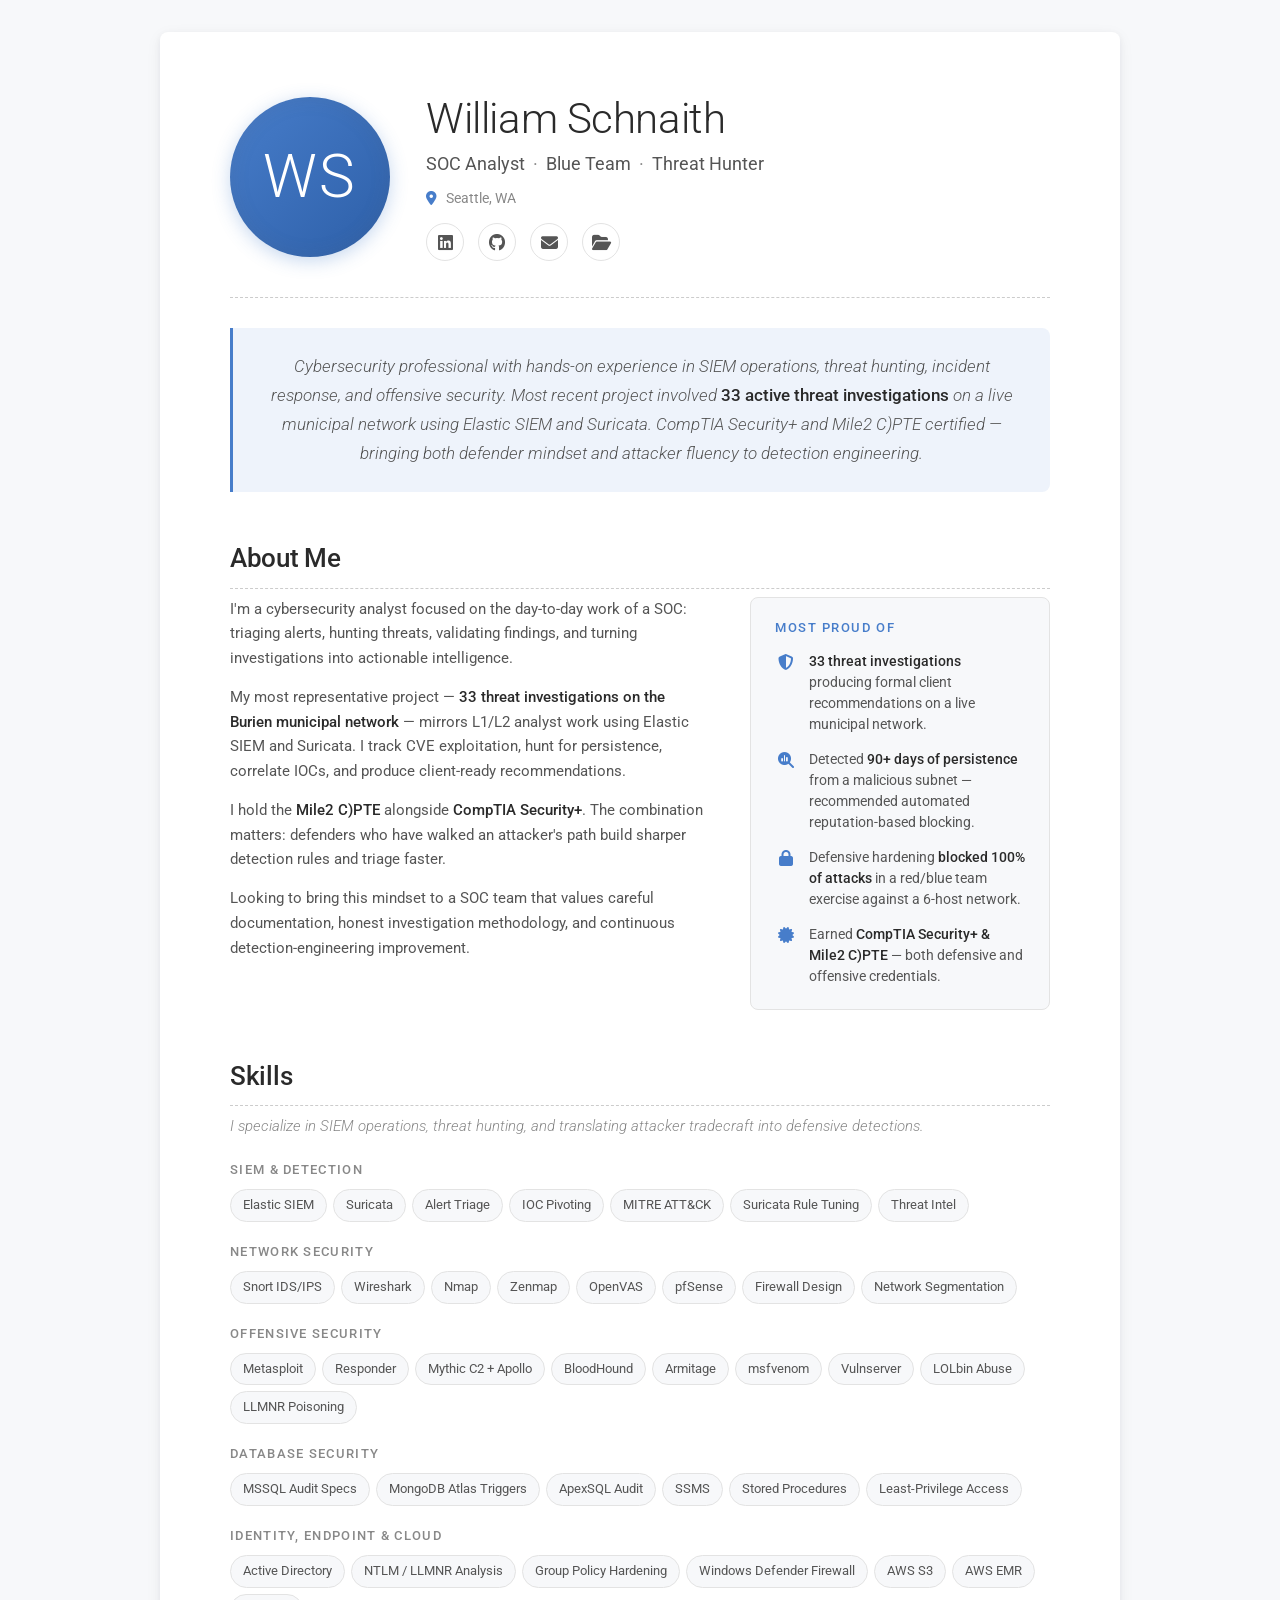
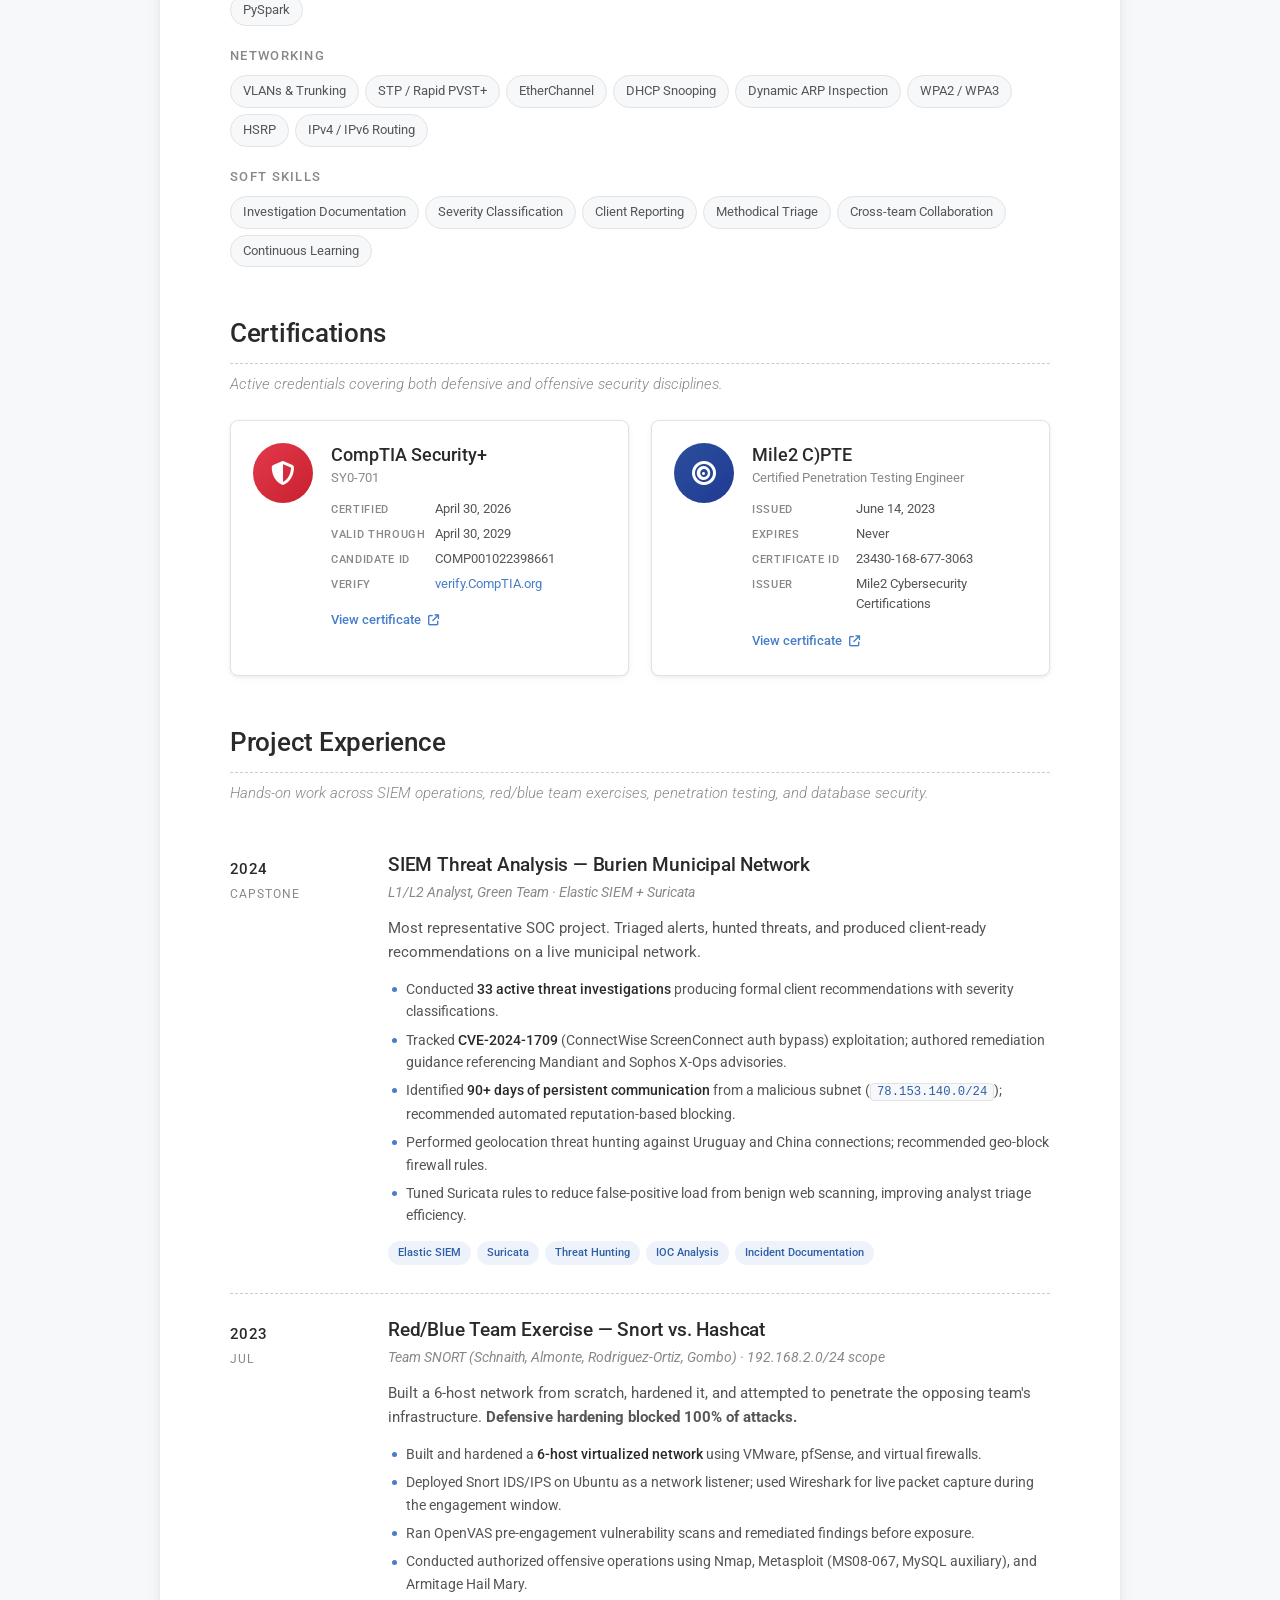
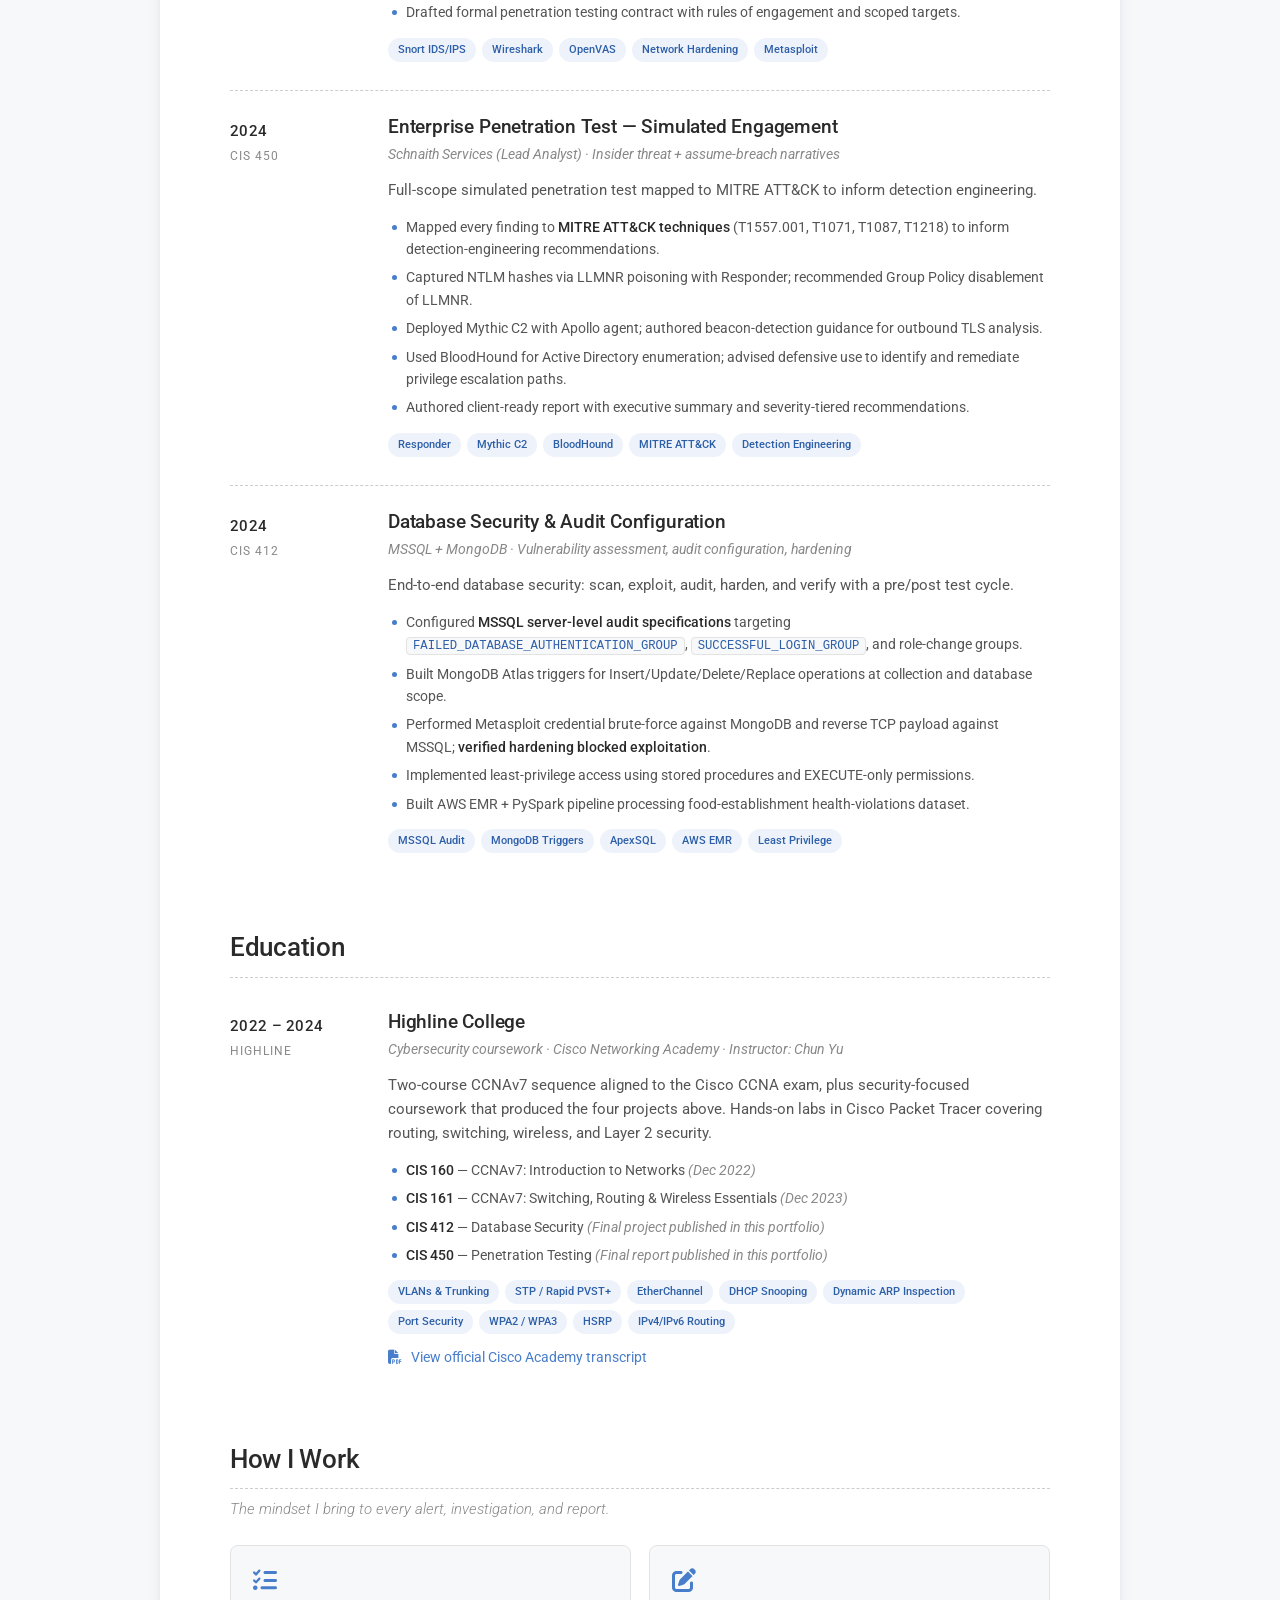
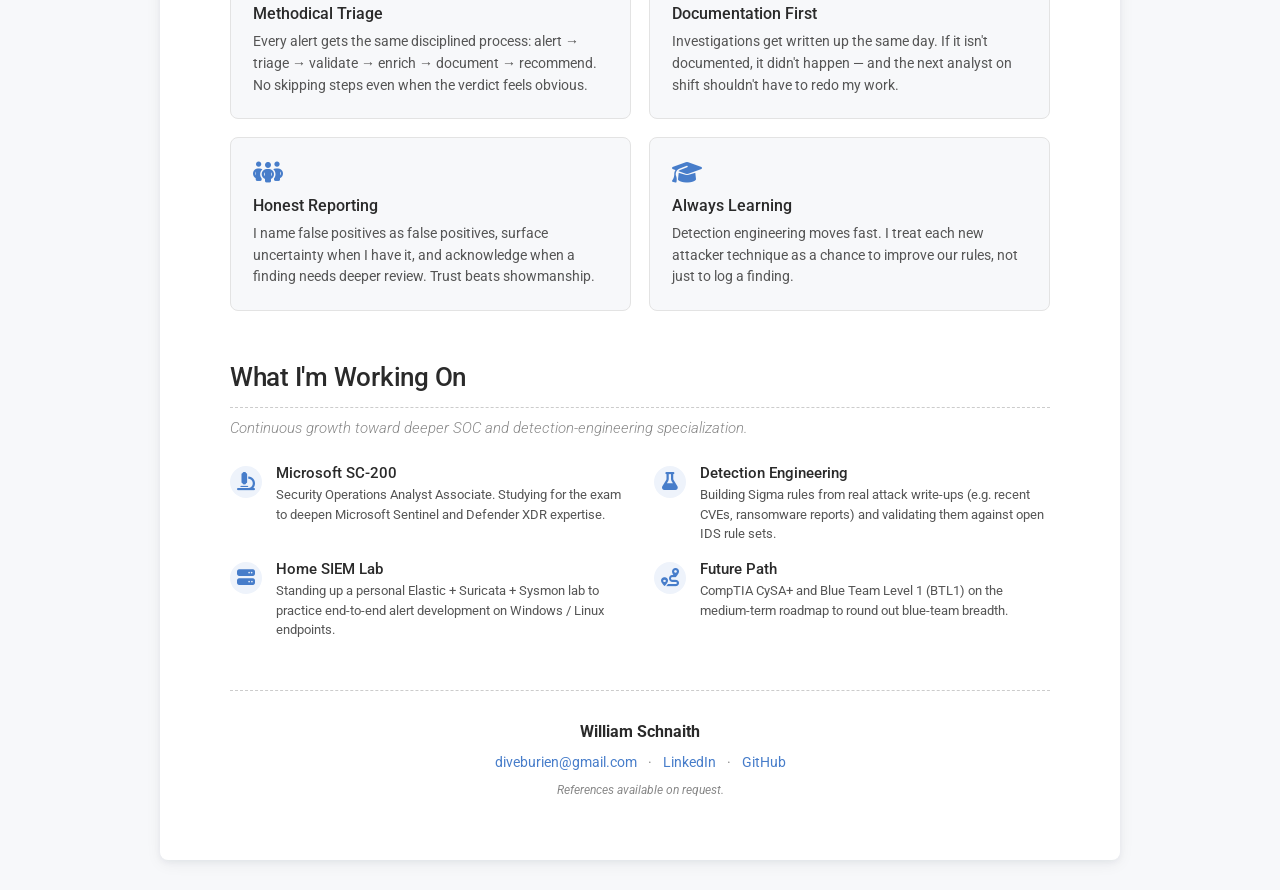
==== commit 2790d408: "Rebuild site in modern-resume-theme style with expanded SOC content Replaced the dark cybersecurity " ====
--- a/docs/index.html
+++ b/docs/index.html
@@ -3,441 +3,377 @@
 <head>
 <meta charset="UTF-8">
 <meta name="viewport" content="width=device-width, initial-scale=1.0">
-<meta name="description" content="William Schnaith — SOC Analyst portfolio. CompTIA Security+ and Mile2 C)PTE certified. Hands-on experience in SIEM operations, threat hunting, and incident response.">
-<meta name="theme-color" content="#0d1117">
-<title>William Schnaith — SOC Analyst Portfolio</title>
+<meta name="description" content="William Schnaith — SOC Analyst portfolio. CompTIA Security+ and Mile2 C)PTE certified. Hands-on SIEM, threat hunting, and incident response experience.">
+<meta name="theme-color" content="#477dca">
+<title>William Schnaith — SOC Analyst</title>
 <link rel="stylesheet" href="style.css">
 <link rel="preconnect" href="https://fonts.googleapis.com">
 <link rel="preconnect" href="https://fonts.gstatic.com" crossorigin>
-<link href="https://fonts.googleapis.com/css2?family=Inter:wght@300;400;500;600;700;800&family=JetBrains+Mono:wght@400;500;600&display=swap" rel="stylesheet">
+<link href="https://fonts.googleapis.com/css2?family=Roboto:wght@300;400;500;700&display=swap" rel="stylesheet">
+<link rel="stylesheet" href="https://cdnjs.cloudflare.com/ajax/libs/font-awesome/6.5.1/css/all.min.css">
 </head>
 <body>
 
-<!-- ================ NAV ================ -->
-<nav class="nav">
-  <div class="nav__inner">
-    <a href="#top" class="nav__brand">
-      <span class="nav__brand-dot"></span>
-      <span>William Schnaith</span>
-    </a>
-    <ul class="nav__links">
-      <li><a href="#about">About</a></li>
-      <li><a href="#competencies">Competencies</a></li>
-      <li><a href="#skills">Skills</a></li>
-      <li><a href="#projects">Projects</a></li>
-      <li><a href="#certs">Certs</a></li>
-      <li><a href="#education">Education</a></li>
-      <li><a href="#contact">Contact</a></li>
-    </ul>
-  </div>
-</nav>
-
-<!-- ================ HERO ================ -->
-<header id="top" class="hero">
-  <div class="hero__inner">
-    <div class="hero__tag">
-      <span class="hero__tag-dot"></span>
-      Available for SOC Analyst roles
-    </div>
-    <h1 class="hero__title">William Schnaith</h1>
-    <h2 class="hero__subtitle">
-      <span class="accent">SOC Analyst</span> · Blue Team · Threat Hunter
-    </h2>
-    <p class="hero__lede">
-      Cybersecurity professional with hands-on experience in SIEM operations, threat hunting,
-      incident response, and offensive security. CompTIA Security+ and Mile2 C)PTE certified.
-      Most recent project: <strong>33 active threat investigations</strong> on a live municipal network
-      using Elastic SIEM and Suricata.
-    </p>
-    <div class="hero__actions">
-      <a href="#projects" class="btn btn--primary">View Projects</a>
-      <a href="https://www.linkedin.com/in/williamschnaith/" target="_blank" rel="noopener" class="btn btn--ghost">LinkedIn</a>
-      <a href="https://github.com/DiveBurien/WillsCorner" target="_blank" rel="noopener" class="btn btn--ghost">GitHub Repo</a>
-    </div>
-    <div class="hero__stats">
-      <div class="stat"><div class="stat__num">33</div><div class="stat__label">Threat investigations</div></div>
-      <div class="stat"><div class="stat__num">2</div><div class="stat__label">Active certifications</div></div>
-      <div class="stat"><div class="stat__num">4</div><div class="stat__label">Featured projects</div></div>
-      <div class="stat"><div class="stat__num">20+</div><div class="stat__label">Security tools</div></div>
-      <div class="stat"><div class="stat__num">2yr</div><div class="stat__label">CCNA coursework</div></div>
-    </div>
-  </div>
-</header>
-
-<!-- ================ ABOUT ================ -->
-<section id="about" class="section">
-  <div class="container">
-    <div class="section__head">
-      <span class="section__kicker">01 · About</span>
-      <h2 class="section__title">Defender first, with attacker fluency.</h2>
-    </div>
-    <div class="about-grid">
-      <div class="about-text">
+<main class="page">
+
+  <!-- ============ HEADER ============ -->
+  <header class="hdr">
+    <div class="hdr__avatar" aria-hidden="true">WS</div>
+    <div class="hdr__info">
+      <h1 class="hdr__name">William Schnaith</h1>
+      <p class="hdr__title">SOC Analyst <span class="hdr__sep">·</span> Blue Team <span class="hdr__sep">·</span> Threat Hunter</p>
+      <p class="hdr__loc"><i class="fa-solid fa-location-dot"></i> Seattle, WA</p>
+      <div class="hdr__icons">
+        <a href="https://www.linkedin.com/in/williamschnaith/" target="_blank" rel="noopener" aria-label="LinkedIn"><i class="fa-brands fa-linkedin"></i></a>
+        <a href="https://github.com/DiveBurien" target="_blank" rel="noopener" aria-label="GitHub"><i class="fa-brands fa-github"></i></a>
+        <a href="mailto:diveburien@gmail.com" aria-label="Email"><i class="fa-solid fa-envelope"></i></a>
+        <a href="https://github.com/DiveBurien/WillsCorner" target="_blank" rel="noopener" aria-label="Source"><i class="fa-solid fa-folder-open"></i></a>
+      </div>
+    </div>
+  </header>
+
+  <!-- ============ INTRO QUOTE ============ -->
+  <p class="quote">
+    Cybersecurity professional with hands-on experience in SIEM operations, threat hunting, incident response, and offensive security. Most recent project involved <strong>33 active threat investigations</strong> on a live municipal network using Elastic SIEM and Suricata. CompTIA Security+ and Mile2 C)PTE certified — bringing both defender mindset and attacker fluency to detection engineering.
+  </p>
+
+  <!-- ============ ABOUT ============ -->
+  <section class="section">
+    <h2 class="section__title">About Me</h2>
+    <div class="about">
+      <div class="about__text">
         <p>
-          I'm a cybersecurity analyst focused on the day-to-day work of a SOC: triaging alerts, hunting threats, validating findings, and turning investigations into actionable intelligence. My most representative project — <strong>33 threat investigations on the Burien municipal network</strong> — mirrors L1/L2 analyst work using Elastic SIEM and Suricata.
+          I'm a cybersecurity analyst focused on the day-to-day work of a SOC: triaging alerts, hunting threats, validating findings, and turning investigations into actionable intelligence.
         </p>
         <p>
-          I hold the <strong>Mile2 C)PTE</strong> (Certified Penetration Testing Engineer) alongside <strong>CompTIA Security+</strong>. The combination matters: defenders who have walked an attacker's path build sharper detection rules and triage faster. My red-team coursework feeds directly back into how I write detection logic.
+          My most representative project — <strong>33 threat investigations on the Burien municipal network</strong> — mirrors L1/L2 analyst work using Elastic SIEM and Suricata. I track CVE exploitation, hunt for persistence, correlate IOCs, and produce client-ready recommendations.
+        </p>
+        <p>
+          I hold the <strong>Mile2 C)PTE</strong> alongside <strong>CompTIA Security+</strong>. The combination matters: defenders who have walked an attacker's path build sharper detection rules and triage faster.
         </p>
         <p>
           Looking to bring this mindset to a SOC team that values careful documentation, honest investigation methodology, and continuous detection-engineering improvement.
         </p>
       </div>
-      <aside class="about-card">
-        <h3>At a glance</h3>
-        <dl>
-          <dt>Certifications</dt>
-          <dd>Security+ (SY0-701) · Mile2 C)PTE</dd>
-          <dt>SIEM Stack</dt>
-          <dd>Elastic SIEM + Suricata</dd>
-          <dt>Networking</dt>
-          <dd>CCNA I &amp; II coursework</dd>
-          <dt>Education</dt>
-          <dd>Highline College</dd>
-          <dt>Location</dt>
-          <dd>Seattle, WA</dd>
-          <dt>Open to</dt>
-          <dd>L1 / L2 SOC, Detection Engineer, Junior Threat Hunter</dd>
-        </dl>
+      <aside class="proud">
+        <h3 class="proud__head">Most proud of</h3>
+        <ul>
+          <li>
+            <i class="fa-solid fa-shield-halved"></i>
+            <span><strong>33 threat investigations</strong> producing formal client recommendations on a live municipal network.</span>
+          </li>
+          <li>
+            <i class="fa-solid fa-magnifying-glass-chart"></i>
+            <span>Detected <strong>90+ days of persistence</strong> from a malicious subnet — recommended automated reputation-based blocking.</span>
+          </li>
+          <li>
+            <i class="fa-solid fa-lock"></i>
+            <span>Defensive hardening <strong>blocked 100% of attacks</strong> in a red/blue team exercise against a 6-host network.</span>
+          </li>
+          <li>
+            <i class="fa-solid fa-certificate"></i>
+            <span>Earned <strong>CompTIA Security+ &amp; Mile2 C)PTE</strong> — both defensive and offensive credentials.</span>
+          </li>
+        </ul>
       </aside>
     </div>
-  </div>
-</section>
-
-<!-- ================ COMPETENCIES ================ -->
-<section id="competencies" class="section section--alt">
-  <div class="container">
-    <div class="section__head">
-      <span class="section__kicker">02 · Core Competencies</span>
-      <h2 class="section__title">SOC skills, framed in the language of the role.</h2>
-    </div>
-    <div class="comp-grid">
-      <article class="comp-card">
-        <div class="comp-card__icon" aria-hidden="true">📊</div>
-        <h3>SIEM &amp; Log Analysis</h3>
-        <p>Alert triage in Elastic + Suricata, event correlation across logs/geo/reputation feeds, Suricata rule tuning, and investigation documentation.</p>
+  </section>
+
+  <!-- ============ SKILLS ============ -->
+  <section class="section">
+    <h2 class="section__title">Skills</h2>
+    <p class="section__sub">I specialize in SIEM operations, threat hunting, and translating attacker tradecraft into defensive detections.</p>
+
+    <div class="skills">
+      <div class="skill-group">
+        <h4>SIEM &amp; Detection</h4>
+        <div class="tags">
+          <span>Elastic SIEM</span><span>Suricata</span><span>Alert Triage</span><span>IOC Pivoting</span><span>MITRE ATT&amp;CK</span><span>Suricata Rule Tuning</span><span>Threat Intel</span>
+        </div>
+      </div>
+      <div class="skill-group">
+        <h4>Network Security</h4>
+        <div class="tags">
+          <span>Snort IDS/IPS</span><span>Wireshark</span><span>Nmap</span><span>Zenmap</span><span>OpenVAS</span><span>pfSense</span><span>Firewall Design</span><span>Network Segmentation</span>
+        </div>
+      </div>
+      <div class="skill-group">
+        <h4>Offensive Security</h4>
+        <div class="tags">
+          <span>Metasploit</span><span>Responder</span><span>Mythic C2 + Apollo</span><span>BloodHound</span><span>Armitage</span><span>msfvenom</span><span>Vulnserver</span><span>LOLbin Abuse</span><span>LLMNR Poisoning</span>
+        </div>
+      </div>
+      <div class="skill-group">
+        <h4>Database Security</h4>
+        <div class="tags">
+          <span>MSSQL Audit Specs</span><span>MongoDB Atlas Triggers</span><span>ApexSQL Audit</span><span>SSMS</span><span>Stored Procedures</span><span>Least-Privilege Access</span>
+        </div>
+      </div>
+      <div class="skill-group">
+        <h4>Identity, Endpoint &amp; Cloud</h4>
+        <div class="tags">
+          <span>Active Directory</span><span>NTLM / LLMNR Analysis</span><span>Group Policy Hardening</span><span>Windows Defender Firewall</span><span>AWS S3</span><span>AWS EMR</span><span>PySpark</span>
+        </div>
+      </div>
+      <div class="skill-group">
+        <h4>Networking</h4>
+        <div class="tags">
+          <span>VLANs &amp; Trunking</span><span>STP / Rapid PVST+</span><span>EtherChannel</span><span>DHCP Snooping</span><span>Dynamic ARP Inspection</span><span>WPA2 / WPA3</span><span>HSRP</span><span>IPv4 / IPv6 Routing</span>
+        </div>
+      </div>
+      <div class="skill-group">
+        <h4>Soft Skills</h4>
+        <div class="tags">
+          <span>Investigation Documentation</span><span>Severity Classification</span><span>Client Reporting</span><span>Methodical Triage</span><span>Cross-team Collaboration</span><span>Continuous Learning</span>
+        </div>
+      </div>
+    </div>
+  </section>
+
+  <!-- ============ CERTIFICATIONS ============ -->
+  <section class="section">
+    <h2 class="section__title">Certifications</h2>
+    <p class="section__sub">Active credentials covering both defensive and offensive security disciplines.</p>
+
+    <div class="certs">
+      <article class="cert">
+        <div class="cert__badge cert__badge--secplus">
+          <i class="fa-solid fa-shield-halved"></i>
+        </div>
+        <div class="cert__body">
+          <h3>CompTIA Security+</h3>
+          <p class="cert__exam">SY0-701</p>
+          <ul class="cert__meta">
+            <li><strong>Certified</strong>April 30, 2026</li>
+            <li><strong>Valid Through</strong>April 30, 2029</li>
+            <li><strong>Candidate ID</strong>COMP001022398661</li>
+            <li><strong>Verify</strong><a href="http://verify.CompTIA.org" target="_blank" rel="noopener">verify.CompTIA.org</a></li>
+          </ul>
+          <a class="cert__link" href="../certifications-and-education/artifacts/CompTIA-Security-Plus-certificate.pdf" target="_blank" rel="noopener">View certificate <i class="fa-solid fa-arrow-up-right-from-square"></i></a>
+        </div>
       </article>
-      <article class="comp-card">
-        <div class="comp-card__icon" aria-hidden="true">🔍</div>
-        <h3>Threat Hunting</h3>
-        <p>IOC pivoting, CVE exploitation pattern recognition (e.g. CVE-2024-1709), persistence detection across multi-month windows, threat-intel correlation.</p>
+
+      <article class="cert">
+        <div class="cert__badge cert__badge--cpte">
+          <i class="fa-solid fa-bullseye"></i>
+        </div>
+        <div class="cert__body">
+          <h3>Mile2 C)PTE</h3>
+          <p class="cert__exam">Certified Penetration Testing Engineer</p>
+          <ul class="cert__meta">
+            <li><strong>Issued</strong>June 14, 2023</li>
+            <li><strong>Expires</strong>Never</li>
+            <li><strong>Certificate ID</strong>23430-168-677-3063</li>
+            <li><strong>Issuer</strong>Mile2 Cybersecurity Certifications</li>
+          </ul>
+          <a class="cert__link" href="../certifications-and-education/artifacts/Mile2-CPTE-certificate.png" target="_blank" rel="noopener">View certificate <i class="fa-solid fa-arrow-up-right-from-square"></i></a>
+        </div>
       </article>
-      <article class="comp-card">
-        <div class="comp-card__icon" aria-hidden="true">🚨</div>
-        <h3>Incident Response &amp; Reporting</h3>
-        <p>Investigation methodology — alert → triage → validate → document. Severity classification, escalation, and formal client-facing recommendations.</p>
-      </article>
-      <article class="comp-card">
-        <div class="comp-card__icon" aria-hidden="true">🔵</div>
-        <h3>Network Security Monitoring</h3>
-        <p>Snort IDS/IPS deployment and live monitoring, Wireshark protocol analysis, firewall rule design, OpenVAS vulnerability scanning.</p>
-      </article>
-      <article class="comp-card">
-        <div class="comp-card__icon" aria-hidden="true">🔴</div>
-        <h3>Adversary Tradecraft</h3>
-        <p>Hands-on with Metasploit, Responder, Mythic C2, BloodHound, LOLbins. MITRE ATT&amp;CK mapping of techniques into detection opportunities.</p>
-      </article>
-      <article class="comp-card">
-        <div class="comp-card__icon" aria-hidden="true">🗄️</div>
-        <h3>Endpoint &amp; Database Security</h3>
-        <p>MSSQL server-level audit specifications, MongoDB Atlas database triggers, hardening + re-test cycles, least-privilege via stored procedures.</p>
-      </article>
-    </div>
-  </div>
-</section>
-
-<!-- ================ TECHNICAL SKILLS ================ -->
-<section id="skills" class="section">
-  <div class="container">
-    <div class="section__head">
-      <span class="section__kicker">03 · Technical Skills</span>
-      <h2 class="section__title">The full toolkit, organized.</h2>
-      <p class="section__sub">Every category lists the actual tools and skills I've used in projects below.</p>
-    </div>
-    <div class="skills-block">
-      <div class="skills-block__header">
-        <span class="skills-block__dot skills-block__dot--r"></span>
-        <span class="skills-block__dot skills-block__dot--y"></span>
-        <span class="skills-block__dot skills-block__dot--g"></span>
-        <span class="skills-block__title">~/skills.matrix</span>
-      </div>
-      <dl class="skills-matrix">
-        <div class="sk-row">
-          <dt><span class="sk-prompt">›</span> SIEM &amp; Detection</dt>
-          <dd>Elastic SIEM · Suricata · Alert triage · IOC pivoting · MITRE ATT&amp;CK mapping · Suricata rule tuning · False-positive reduction · Threat-intel correlation</dd>
-        </div>
-        <div class="sk-row">
-          <dt><span class="sk-prompt">›</span> Network Security</dt>
-          <dd>Snort IDS/IPS · Wireshark · Nmap · Zenmap · OpenVAS · pfSense · Firewall rule design · Network segmentation · Pre-engagement vuln scanning</dd>
-        </div>
-        <div class="sk-row">
-          <dt><span class="sk-prompt">›</span> Offensive Security</dt>
-          <dd>Metasploit · Responder · Mythic C2 + Apollo · BloodHound · Armitage · msfvenom · Vulnserver · LOLbin abuse · LLMNR poisoning</dd>
-        </div>
-        <div class="sk-row">
-          <dt><span class="sk-prompt">›</span> Database Security</dt>
-          <dd>MSSQL audit specs · MongoDB Atlas triggers · ApexSQL Audit · SSMS · Stored procedures · EXECUTE-only access · Least-privilege design</dd>
-        </div>
-        <div class="sk-row">
-          <dt><span class="sk-prompt">›</span> Identity &amp; Endpoint</dt>
-          <dd>Active Directory enumeration · NTLM / LLMNR analysis · Windows Defender Firewall · Group Policy hardening · Role-based access control</dd>
-        </div>
-        <div class="sk-row">
-          <dt><span class="sk-prompt">›</span> Cloud &amp; Big Data</dt>
-          <dd>AWS S3 · AWS EMR · PySpark · MongoDB Atlas · Hadoop / Spark / Hive on EMR</dd>
-        </div>
-        <div class="sk-row">
-          <dt><span class="sk-prompt">›</span> Networking</dt>
-          <dd>VLANs &amp; trunking (802.1Q) · STP / Rapid PVST+ · EtherChannel (LACP/PAgP) · DHCP snooping · Dynamic ARP Inspection · WPA2/WPA3 · HSRP · IPv4/IPv6 routing</dd>
-        </div>
-        <div class="sk-row">
-          <dt><span class="sk-prompt">›</span> Reporting &amp; Process</dt>
-          <dd>Investigation documentation · Severity classification · Formal client recommendations · Executive summaries · Penetration testing contracts &amp; ROE</dd>
-        </div>
-      </dl>
-    </div>
-  </div>
-</section>
-
-<!-- ================ PROJECTS ================ -->
-<section id="projects" class="section section--alt">
-  <div class="container">
-    <div class="section__head">
-      <span class="section__kicker">04 · Project Experience</span>
-      <h2 class="section__title">What I've actually done.</h2>
-      <p class="section__sub">Each entry is a real project. Click any title to view the full GitHub write-up with screenshots, ATT&amp;CK mapping, and methodology.</p>
-    </div>
-    <div class="proj-list">
-
-      <article class="proj proj--featured">
-        <header class="proj__head">
-          <div>
-            <span class="proj__badge">⭐ Most SOC-relevant</span>
-            <h3><a href="../siem-threat-analysis/" target="_blank" rel="noopener">SIEM Threat Analysis — Burien Municipal Network</a></h3>
-            <p class="proj__role">L1/L2 Analyst, Green Team · Elastic SIEM + Suricata · Academic capstone on a live municipal network</p>
-          </div>
-          <span class="proj__num">01</span>
-        </header>
-        <ul class="proj__bullets">
+    </div>
+  </section>
+
+  <!-- ============ PROJECT EXPERIENCE ============ -->
+  <section class="section">
+    <h2 class="section__title">Project Experience</h2>
+    <p class="section__sub">Hands-on work across SIEM operations, red/blue team exercises, penetration testing, and database security.</p>
+
+    <article class="exp">
+      <div class="exp__date">
+        <span class="exp__year">2024</span>
+        <span class="exp__sub">Capstone</span>
+      </div>
+      <div class="exp__body">
+        <h3 class="exp__title"><a href="../siem-threat-analysis/" target="_blank" rel="noopener">SIEM Threat Analysis — Burien Municipal Network</a></h3>
+        <p class="exp__role">L1/L2 Analyst, Green Team · Elastic SIEM + Suricata</p>
+        <p class="exp__lede">Most representative SOC project. Triaged alerts, hunted threats, and produced client-ready recommendations on a live municipal network.</p>
+        <ul class="exp__bullets">
           <li>Conducted <strong>33 active threat investigations</strong> producing formal client recommendations with severity classifications.</li>
-          <li>Tracked <strong>CVE-2024-1709</strong> (ConnectWise ScreenConnect auth bypass) exploitation attempts; authored remediation guidance referencing Mandiant and Sophos X-Ops advisories.</li>
-          <li>Identified <strong>90+ days of persistent communication</strong> from a malicious subnet (<code>78.153.140.0/24</code>); recommended automated blocking when poor-reputation alerts trigger.</li>
-          <li>Performed geolocation threat hunting against sustained connection attempts from Uruguay and China; recommended geo-block firewall rules.</li>
+          <li>Tracked <strong>CVE-2024-1709</strong> (ConnectWise ScreenConnect auth bypass) exploitation; authored remediation guidance referencing Mandiant and Sophos X-Ops advisories.</li>
+          <li>Identified <strong>90+ days of persistent communication</strong> from a malicious subnet (<code>78.153.140.0/24</code>); recommended automated reputation-based blocking.</li>
+          <li>Performed geolocation threat hunting against Uruguay and China connections; recommended geo-block firewall rules.</li>
           <li>Tuned Suricata rules to reduce false-positive load from benign web scanning, improving analyst triage efficiency.</li>
         </ul>
-        <div class="proj__foot">
-          <div class="proj__tags">
-            <span>Elastic SIEM</span><span>Suricata</span><span>Threat Hunting</span><span>IOC Analysis</span><span>Incident Documentation</span>
-          </div>
-          <a class="proj__link" href="../siem-threat-analysis/" target="_blank" rel="noopener">View full write-up →</a>
-        </div>
-      </article>
-
-      <article class="proj">
-        <header class="proj__head">
-          <div>
-            <h3><a href="../redblue-team-exercise/" target="_blank" rel="noopener">Red/Blue Team Exercise — Snort vs. Hashcat</a></h3>
-            <p class="proj__role">Team SNORT (Schnaith, Almonte, Rodriguez-Ortiz, Gombo) · Jul 2023 · `192.168.2.0/24` scope</p>
-          </div>
-          <span class="proj__num">02</span>
-        </header>
-        <ul class="proj__bullets">
-          <li>Built and hardened a <strong>6-host virtualized network from scratch</strong> using VMware, pfSense, and virtual firewalls; <strong>defensive hardening blocked 100% of attempted attacks</strong>.</li>
+        <div class="exp__tags">
+          <span>Elastic SIEM</span><span>Suricata</span><span>Threat Hunting</span><span>IOC Analysis</span><span>Incident Documentation</span>
+        </div>
+      </div>
+    </article>
+
+    <article class="exp">
+      <div class="exp__date">
+        <span class="exp__year">2023</span>
+        <span class="exp__sub">Jul</span>
+      </div>
+      <div class="exp__body">
+        <h3 class="exp__title"><a href="../redblue-team-exercise/" target="_blank" rel="noopener">Red/Blue Team Exercise — Snort vs. Hashcat</a></h3>
+        <p class="exp__role">Team SNORT (Schnaith, Almonte, Rodriguez-Ortiz, Gombo) · 192.168.2.0/24 scope</p>
+        <p class="exp__lede">Built a 6-host network from scratch, hardened it, and attempted to penetrate the opposing team's infrastructure. <strong>Defensive hardening blocked 100% of attacks.</strong></p>
+        <ul class="exp__bullets">
+          <li>Built and hardened a <strong>6-host virtualized network</strong> using VMware, pfSense, and virtual firewalls.</li>
           <li>Deployed Snort IDS/IPS on Ubuntu as a network listener; used Wireshark for live packet capture during the engagement window.</li>
-          <li>Ran OpenVAS pre-engagement vulnerability scans and remediated findings before exposure to the opposing team.</li>
-          <li>Conducted authorized offensive operations against the opposing team using Nmap, Zenmap, Metasploit (MS08-067, MySQL auxiliary), and Armitage Hail Mary.</li>
-          <li>Drafted and signed formal penetration testing contract with rules of engagement and scoped targets.</li>
-        </ul>
-        <div class="proj__foot">
-          <div class="proj__tags">
-            <span>Snort IDS/IPS</span><span>Wireshark</span><span>OpenVAS</span><span>Network Hardening</span><span>Metasploit</span>
-          </div>
-          <a class="proj__link" href="../redblue-team-exercise/" target="_blank" rel="noopener">View full write-up →</a>
-        </div>
-      </article>
-
-      <article class="proj">
-        <header class="proj__head">
-          <div>
-            <h3><a href="../enterprise-pentest/" target="_blank" rel="noopener">Enterprise Penetration Test — Simulated Engagement</a></h3>
-            <p class="proj__role">Schnaith Services (Lead Analyst) · CIS 450 · Insider threat + assume-breach narratives</p>
-          </div>
-          <span class="proj__num">03</span>
-        </header>
-        <ul class="proj__bullets">
-          <li>Executed full-scope simulated penetration test with two attack narratives; mapped every finding to <strong>MITRE ATT&amp;CK</strong> techniques to inform detection-engineering recommendations.</li>
-          <li>Captured NTLM hashes via LLMNR poisoning with Responder (T1557.001); recommended Group Policy disablement of LLMNR.</li>
-          <li>Deployed Mythic C2 with Apollo agent (T1071, T1059); authored beacon-detection guidance for outbound TLS analysis.</li>
-          <li>Used BloodHound (T1087) for Active Directory enumeration; advised defensive use to identify and remediate privilege escalation paths.</li>
-          <li>Authored client-ready report with executive summary, severity-tiered recommendations, and ATT&amp;CK-mapped detection opportunities.</li>
-        </ul>
-        <div class="proj__foot">
-          <div class="proj__tags">
-            <span>Responder</span><span>Mythic C2</span><span>BloodHound</span><span>MITRE ATT&amp;CK</span><span>Detection Engineering</span>
-          </div>
-          <a class="proj__link" href="../enterprise-pentest/" target="_blank" rel="noopener">View full write-up →</a>
-        </div>
-      </article>
-
-      <article class="proj">
-        <header class="proj__head">
-          <div>
-            <h3><a href="../database-security-audit/" target="_blank" rel="noopener">Database Security &amp; Audit Configuration</a></h3>
-            <p class="proj__role">CIS 412 · MSSQL + MongoDB · Vulnerability assessment, audit configuration, hardening</p>
-          </div>
-          <span class="proj__num">04</span>
-        </header>
-        <ul class="proj__bullets">
+          <li>Ran OpenVAS pre-engagement vulnerability scans and remediated findings before exposure.</li>
+          <li>Conducted authorized offensive operations using Nmap, Metasploit (MS08-067, MySQL auxiliary), and Armitage Hail Mary.</li>
+          <li>Drafted formal penetration testing contract with rules of engagement and scoped targets.</li>
+        </ul>
+        <div class="exp__tags">
+          <span>Snort IDS/IPS</span><span>Wireshark</span><span>OpenVAS</span><span>Network Hardening</span><span>Metasploit</span>
+        </div>
+      </div>
+    </article>
+
+    <article class="exp">
+      <div class="exp__date">
+        <span class="exp__year">2024</span>
+        <span class="exp__sub">CIS 450</span>
+      </div>
+      <div class="exp__body">
+        <h3 class="exp__title"><a href="../enterprise-pentest/" target="_blank" rel="noopener">Enterprise Penetration Test — Simulated Engagement</a></h3>
+        <p class="exp__role">Schnaith Services (Lead Analyst) · Insider threat + assume-breach narratives</p>
+        <p class="exp__lede">Full-scope simulated penetration test mapped to MITRE ATT&amp;CK to inform detection engineering.</p>
+        <ul class="exp__bullets">
+          <li>Mapped every finding to <strong>MITRE ATT&amp;CK techniques</strong> (T1557.001, T1071, T1087, T1218) to inform detection-engineering recommendations.</li>
+          <li>Captured NTLM hashes via LLMNR poisoning with Responder; recommended Group Policy disablement of LLMNR.</li>
+          <li>Deployed Mythic C2 with Apollo agent; authored beacon-detection guidance for outbound TLS analysis.</li>
+          <li>Used BloodHound for Active Directory enumeration; advised defensive use to identify and remediate privilege escalation paths.</li>
+          <li>Authored client-ready report with executive summary and severity-tiered recommendations.</li>
+        </ul>
+        <div class="exp__tags">
+          <span>Responder</span><span>Mythic C2</span><span>BloodHound</span><span>MITRE ATT&amp;CK</span><span>Detection Engineering</span>
+        </div>
+      </div>
+    </article>
+
+    <article class="exp">
+      <div class="exp__date">
+        <span class="exp__year">2024</span>
+        <span class="exp__sub">CIS 412</span>
+      </div>
+      <div class="exp__body">
+        <h3 class="exp__title"><a href="../database-security-audit/" target="_blank" rel="noopener">Database Security &amp; Audit Configuration</a></h3>
+        <p class="exp__role">MSSQL + MongoDB · Vulnerability assessment, audit configuration, hardening</p>
+        <p class="exp__lede">End-to-end database security: scan, exploit, audit, harden, and verify with a pre/post test cycle.</p>
+        <ul class="exp__bullets">
           <li>Configured <strong>MSSQL server-level audit specifications</strong> targeting <code>FAILED_DATABASE_AUTHENTICATION_GROUP</code>, <code>SUCCESSFUL_LOGIN_GROUP</code>, and role-change groups.</li>
-          <li>Built MongoDB Atlas database triggers for Insert / Update / Delete / Replace operations at both collection and database scope.</li>
-          <li>Performed Metasploit credential brute-force against MongoDB and reverse TCP payload (<code>mssql_payload</code>) against MSSQL; <strong>verified hardening blocked exploitation</strong> in pre/post test cycles.</li>
-          <li>Implemented least-privilege access using stored procedures and EXECUTE-only permissions on MSSQL Wine database.</li>
-          <li>Built AWS EMR + PySpark big-data pipeline processing food-establishment health-violations dataset.</li>
-        </ul>
-        <div class="proj__foot">
-          <div class="proj__tags">
-            <span>MSSQL Audit</span><span>MongoDB Triggers</span><span>ApexSQL</span><span>AWS EMR</span><span>Least Privilege</span>
-          </div>
-          <a class="proj__link" href="../database-security-audit/" target="_blank" rel="noopener">View full write-up →</a>
-        </div>
-      </article>
-
-    </div>
-  </div>
-</section>
-
-<!-- ================ CERTIFICATIONS ================ -->
-<section id="certs" class="section">
-  <div class="container">
-    <div class="section__head">
-      <span class="section__kicker">05 · Certifications</span>
-      <h2 class="section__title">Defensive + offensive, validated.</h2>
-    </div>
-    <div class="cert-grid">
-
-      <article class="cert-card cert-card--secplus">
-        <div class="cert-card__icon">🛡️</div>
-        <h3>CompTIA Security+</h3>
-        <p class="cert-card__exam">SY0-701</p>
-        <dl class="cert-card__meta">
-          <div><dt>Certified</dt><dd>Apr 30, 2026</dd></div>
-          <div><dt>Valid</dt><dd>Apr 30, 2029</dd></div>
-          <div><dt>ID</dt><dd>COMP001022398661</dd></div>
-        </dl>
-        <a href="../certifications-and-education/artifacts/CompTIA-Security-Plus-certificate.pdf" target="_blank" rel="noopener" class="cert-card__link">View certificate →</a>
-      </article>
-
-      <article class="cert-card cert-card--cpte">
-        <div class="cert-card__icon">🎯</div>
-        <h3>Mile2 C)PTE</h3>
-        <p class="cert-card__exam">Certified Penetration Testing Engineer</p>
-        <dl class="cert-card__meta">
-          <div><dt>Issued</dt><dd>Jun 14, 2023</dd></div>
-          <div><dt>Expires</dt><dd>Never</dd></div>
-          <div><dt>ID</dt><dd>23430-168-677-3063</dd></div>
-        </dl>
-        <a href="../certifications-and-education/artifacts/Mile2-CPTE-certificate.png" target="_blank" rel="noopener" class="cert-card__link">View certificate →</a>
-      </article>
-
-      <article class="cert-card cert-card--ccna">
-        <div class="cert-card__icon">📡</div>
-        <h3>CCNA I &amp; II Coursework</h3>
-        <p class="cert-card__exam">Cisco Networking Academy</p>
-        <dl class="cert-card__meta">
-          <div><dt>Institution</dt><dd>Highline College</dd></div>
-          <div><dt>CIS 160</dt><dd>Dec 2022</dd></div>
-          <div><dt>CIS 161</dt><dd>Dec 2023</dd></div>
-        </dl>
-        <a href="../certifications-and-education/" target="_blank" rel="noopener" class="cert-card__link">View transcript →</a>
-      </article>
-
-    </div>
-  </div>
-</section>
-
-<!-- ================ EDUCATION ================ -->
-<section id="education" class="section section--alt">
-  <div class="container">
-    <div class="section__head">
-      <span class="section__kicker">06 · Education</span>
-      <h2 class="section__title">Formal training in cybersecurity and networking.</h2>
-    </div>
-    <article class="edu-card">
-      <div class="edu-card__main">
-        <div class="edu-card__head">
-          <h3>Highline College</h3>
-          <span class="edu-card__date">2022 – 2024</span>
-        </div>
-        <p class="edu-card__sub">Cybersecurity coursework &middot; Cisco Networking Academy &middot; Instructor: Chun Yu</p>
-        <p class="edu-card__detail">
-          Two-course CCNAv7 sequence aligned to the Cisco CCNA exam, plus security-focused coursework that produced the four projects listed above. Hands-on labs in Cisco Packet Tracer covering routing, switching, wireless, and Layer 2 security.
-        </p>
-        <div class="edu-card__topics">
-          <span class="topic">VLANs &amp; Trunking</span>
-          <span class="topic">STP / Rapid PVST+</span>
-          <span class="topic">EtherChannel</span>
-          <span class="topic">Inter-VLAN Routing</span>
-          <span class="topic">DHCP Snooping</span>
-          <span class="topic">Dynamic ARP Inspection</span>
-          <span class="topic">Port Security</span>
-          <span class="topic">WPA2 / WPA3</span>
-          <span class="topic">HSRP</span>
-          <span class="topic">DHCPv4 / DHCPv6 / SLAAC</span>
-          <span class="topic">IPv4 &amp; IPv6 Routing</span>
-          <span class="topic">Layer 2 Threat Mitigation</span>
-        </div>
-      </div>
-      <aside class="edu-card__side">
-        <h4>Coursework Highlights</h4>
-        <ul>
-          <li><strong>CIS 160</strong> — CCNAv7: Introduction to Networks (Dec 2022)</li>
-          <li><strong>CIS 161</strong> — CCNAv7: Switching, Routing &amp; Wireless Essentials (Dec 2023)</li>
-          <li><strong>CIS 412</strong> — Database Security (final project published in this portfolio)</li>
-          <li><strong>CIS 450</strong> — Penetration Testing (final report published in this portfolio)</li>
-        </ul>
-      </aside>
-    </article>
-  </div>
-</section>
-
-<!-- ================ CONTACT ================ -->
-<section id="contact" class="section">
-  <div class="container">
-    <div class="contact">
-      <span class="section__kicker">07 · Contact</span>
-      <h2 class="contact__title">Let's talk about your SOC team.</h2>
-      <p class="contact__lede">
-        Open to L1/L2 SOC Analyst, Detection Engineer, and Junior Threat Hunter roles. Reach out via LinkedIn or GitHub.
+          <li>Built MongoDB Atlas triggers for Insert/Update/Delete/Replace operations at collection and database scope.</li>
+          <li>Performed Metasploit credential brute-force against MongoDB and reverse TCP payload against MSSQL; <strong>verified hardening blocked exploitation</strong>.</li>
+          <li>Implemented least-privilege access using stored procedures and EXECUTE-only permissions.</li>
+          <li>Built AWS EMR + PySpark pipeline processing food-establishment health-violations dataset.</li>
+        </ul>
+        <div class="exp__tags">
+          <span>MSSQL Audit</span><span>MongoDB Triggers</span><span>ApexSQL</span><span>AWS EMR</span><span>Least Privilege</span>
+        </div>
+      </div>
+    </article>
+  </section>
+
+  <!-- ============ EDUCATION ============ -->
+  <section class="section">
+    <h2 class="section__title">Education</h2>
+
+    <article class="exp">
+      <div class="exp__date">
+        <span class="exp__year">2022 – 2024</span>
+        <span class="exp__sub">Highline</span>
+      </div>
+      <div class="exp__body">
+        <h3 class="exp__title">Highline College</h3>
+        <p class="exp__role">Cybersecurity coursework · Cisco Networking Academy · Instructor: Chun Yu</p>
+        <p class="exp__lede">Two-course CCNAv7 sequence aligned to the Cisco CCNA exam, plus security-focused coursework that produced the four projects above. Hands-on labs in Cisco Packet Tracer covering routing, switching, wireless, and Layer 2 security.</p>
+        <ul class="exp__bullets">
+          <li><strong>CIS 160</strong> — CCNAv7: Introduction to Networks <em>(Dec 2022)</em></li>
+          <li><strong>CIS 161</strong> — CCNAv7: Switching, Routing &amp; Wireless Essentials <em>(Dec 2023)</em></li>
+          <li><strong>CIS 412</strong> — Database Security <em>(Final project published in this portfolio)</em></li>
+          <li><strong>CIS 450</strong> — Penetration Testing <em>(Final report published in this portfolio)</em></li>
+        </ul>
+        <div class="exp__tags">
+          <span>VLANs &amp; Trunking</span><span>STP / Rapid PVST+</span><span>EtherChannel</span><span>DHCP Snooping</span><span>Dynamic ARP Inspection</span><span>Port Security</span><span>WPA2 / WPA3</span><span>HSRP</span><span>IPv4/IPv6 Routing</span>
+        </div>
+        <p class="exp__doc"><a href="../certifications-and-education/docs/learner_transcript.pdf" target="_blank" rel="noopener"><i class="fa-solid fa-file-pdf"></i> View official Cisco Academy transcript</a></p>
+      </div>
+    </article>
+  </section>
+
+  <!-- ============ HOW I WORK ============ -->
+  <section class="section">
+    <h2 class="section__title">How I Work</h2>
+    <p class="section__sub">The mindset I bring to every alert, investigation, and report.</p>
+
+    <div class="working">
+      <div class="working__card">
+        <i class="fa-solid fa-list-check"></i>
+        <h4>Methodical Triage</h4>
+        <p>Every alert gets the same disciplined process: alert → triage → validate → enrich → document → recommend. No skipping steps even when the verdict feels obvious.</p>
+      </div>
+      <div class="working__card">
+        <i class="fa-solid fa-pen-to-square"></i>
+        <h4>Documentation First</h4>
+        <p>Investigations get written up the same day. If it isn't documented, it didn't happen — and the next analyst on shift shouldn't have to redo my work.</p>
+      </div>
+      <div class="working__card">
+        <i class="fa-solid fa-people-group"></i>
+        <h4>Honest Reporting</h4>
+        <p>I name false positives as false positives, surface uncertainty when I have it, and acknowledge when a finding needs deeper review. Trust beats showmanship.</p>
+      </div>
+      <div class="working__card">
+        <i class="fa-solid fa-graduation-cap"></i>
+        <h4>Always Learning</h4>
+        <p>Detection engineering moves fast. I treat each new attacker technique as a chance to improve our rules, not just to log a finding.</p>
+      </div>
+    </div>
+  </section>
+
+  <!-- ============ WHAT'S NEXT ============ -->
+  <section class="section">
+    <h2 class="section__title">What I'm Working On</h2>
+    <p class="section__sub">Continuous growth toward deeper SOC and detection-engineering specialization.</p>
+    <div class="next">
+      <div class="next__item">
+        <i class="fa-solid fa-microscope"></i>
+        <div>
+          <h4>Microsoft SC-200</h4>
+          <p>Security Operations Analyst Associate. Studying for the exam to deepen Microsoft Sentinel and Defender XDR expertise.</p>
+        </div>
+      </div>
+      <div class="next__item">
+        <i class="fa-solid fa-flask"></i>
+        <div>
+          <h4>Detection Engineering</h4>
+          <p>Building Sigma rules from real attack write-ups (e.g. recent CVEs, ransomware reports) and validating them against open IDS rule sets.</p>
+        </div>
+      </div>
+      <div class="next__item">
+        <i class="fa-solid fa-server"></i>
+        <div>
+          <h4>Home SIEM Lab</h4>
+          <p>Standing up a personal Elastic + Suricata + Sysmon lab to practice end-to-end alert development on Windows / Linux endpoints.</p>
+        </div>
+      </div>
+      <div class="next__item">
+        <i class="fa-solid fa-route"></i>
+        <div>
+          <h4>Future Path</h4>
+          <p>CompTIA CySA+ and Blue Team Level 1 (BTL1) on the medium-term roadmap to round out blue-team breadth.</p>
+        </div>
+      </div>
+    </div>
+  </section>
+
+  <!-- ============ FOOTER ============ -->
+  <footer class="foot">
+    <div class="foot__inner">
+      <p class="foot__name"><strong>William Schnaith</strong></p>
+      <p class="foot__contact">
+        <a href="mailto:diveburien@gmail.com">diveburien@gmail.com</a>
+        <span class="foot__sep">·</span>
+        <a href="https://www.linkedin.com/in/williamschnaith/" target="_blank" rel="noopener">LinkedIn</a>
+        <span class="foot__sep">·</span>
+        <a href="https://github.com/DiveBurien" target="_blank" rel="noopener">GitHub</a>
       </p>
-      <div class="contact__actions">
-        <a href="https://www.linkedin.com/in/williamschnaith/" target="_blank" rel="noopener" class="btn btn--primary btn--lg">Connect on LinkedIn</a>
-        <a href="https://github.com/DiveBurien/WillsCorner" target="_blank" rel="noopener" class="btn btn--ghost btn--lg">View GitHub Repo</a>
-      </div>
-    </div>
-  </div>
-</section>
-
-<footer class="footer">
-  <div class="container footer__inner">
-    <span>© <span id="year"></span> William Schnaith</span>
-    <span class="footer__sep">·</span>
-    <a href="https://github.com/DiveBurien/WillsCorner" target="_blank" rel="noopener">DiveBurien/WillsCorner</a>
-  </div>
-</footer>
-
-<script>
-  document.getElementById('year').textContent = new Date().getFullYear();
-  const sections = document.querySelectorAll('section[id], header[id]');
-  const navLinks = document.querySelectorAll('.nav__links a');
-  const observer = new IntersectionObserver((entries) => {
-    entries.forEach(entry => {
-      if (entry.isIntersecting) {
-        navLinks.forEach(link => link.classList.toggle('active', link.getAttribute('href') === '#' + entry.target.id));
-      }
-    });
-  }, { rootMargin: '-40% 0px -55% 0px' });
-  sections.forEach(s => observer.observe(s));
-</script>
+      <p class="foot__small">References available on request.</p>
+    </div>
+  </footer>
+
+</main>
 
 </body>
 </html>
--- a/docs/style.css
+++ b/docs/style.css
@@ -1,37 +1,34 @@
 /* =============================================================
-   WILLIAM SCHNAITH — SOC ANALYST PORTFOLIO (v3)
-   Dark cybersecurity website + resume-density content.
-   Vanilla CSS, mobile-responsive.
+   WILLIAM SCHNAITH — SOC ANALYST PORTFOLIO
+   Inspired by sproogen/modern-resume-theme.
+   Light, clean, professional. Resume-density content.
    ============================================================= */
 
 :root {
-  --bg:           #0a0e14;
-  --bg-elev:      #0d1117;
-  --bg-card:      #11161d;
-  --bg-card-hov:  #151b24;
-  --bg-terminal:  #0a0d12;
-  --border:       #1f2630;
-  --border-bright:#2a3340;
-
-  --text:         #e6edf3;
-  --text-dim:     #9aa5b3;
-  --text-faint:   #5b6573;
-
-  --accent:       #39d353;
-  --accent-2:     #58a6ff;
-  --accent-glow:  rgba(57, 211, 83, 0.18);
-  --accent-soft:  rgba(57, 211, 83, 0.10);
-  --warn:         #f1c40f;
-  --crit:         #f85149;
-
-  --font-sans: 'Inter', -apple-system, BlinkMacSystemFont, 'Segoe UI', sans-serif;
-  --font-mono: 'JetBrains Mono', ui-monospace, 'SF Mono', Menlo, monospace;
-
-  --maxw: 1140px;
-  --radius: 12px;
-  --radius-sm: 8px;
-  --shadow-card: 0 1px 0 rgba(255,255,255,0.02), 0 8px 24px rgba(0,0,0,0.35);
-  --shadow-glow: 0 0 0 1px rgba(57,211,83,0.4), 0 0 32px rgba(57,211,83,0.18);
+  --bg:        #ffffff;
+  --bg-soft:   #f7f8fa;
+  --bg-card:   #ffffff;
+  --ink:       #2a2a2a;
+  --ink-soft:  #555555;
+  --ink-mute:  #888888;
+  --rule:      #e3e3e3;
+  --rule-soft: #ececec;
+  --dashed:    #cccccc;
+
+  --accent:        #477dca;
+  --accent-dark:   #2d5fa8;
+  --accent-soft:   #eef3fb;
+  --accent-secplus:#c8202f;
+  --accent-cpte:   #1f3a93;
+
+  --shadow-soft:   0 2px 8px rgba(20, 30, 50, 0.04), 0 1px 3px rgba(20,30,50,0.06);
+  --shadow-card:   0 4px 16px rgba(20, 30, 50, 0.06), 0 2px 6px rgba(20,30,50,0.05);
+  --shadow-inset:  inset 0 0 20px rgba(99, 97, 97, 0.12);
+
+  --font: 'Roboto', -apple-system, BlinkMacSystemFont, 'Helvetica Neue', 'Helvetica', 'Arial', sans-serif;
+
+  --maxw: 960px;
+  --radius: 8px;
 }
 
 /* =============== RESET =============== */
@@ -39,707 +36,517 @@
 html { scroll-behavior: smooth; }
 body {
   margin: 0;
-  background: var(--bg);
-  color: var(--text);
-  font-family: var(--font-sans);
+  background: var(--bg-soft);
+  color: var(--ink);
+  font-family: var(--font);
   font-size: 16px;
+  font-weight: 400;
   line-height: 1.6;
   -webkit-font-smoothing: antialiased;
-  background-image:
-    radial-gradient(circle at 20% 0%, rgba(57,211,83,0.06) 0%, transparent 50%),
-    radial-gradient(circle at 80% 100%, rgba(88,166,255,0.04) 0%, transparent 60%);
-  background-attachment: fixed;
+  text-rendering: optimizeLegibility;
 }
 img { max-width: 100%; display: block; }
-a { color: inherit; text-decoration: none; }
+a { color: var(--accent); text-decoration: none; transition: color 0.2s; }
+a:hover { color: var(--accent-dark); }
 ul { list-style: none; padding: 0; margin: 0; }
-h1, h2, h3, h4 { line-height: 1.2; margin: 0; font-weight: 700; letter-spacing: -0.02em; }
-
-.container { max-width: var(--maxw); margin: 0 auto; padding: 0 24px; }
-.accent { color: var(--accent); }
+h1, h2, h3, h4 { margin: 0; font-weight: 500; line-height: 1.3; color: var(--ink); }
 
 code {
-  font-family: var(--font-mono);
+  font-family: ui-monospace, 'SF Mono', Menlo, Consolas, monospace;
   font-size: 0.875em;
-  background: var(--accent-soft);
+  background: var(--bg-soft);
+  border: 1px solid var(--rule);
   padding: 1px 6px;
   border-radius: 4px;
-  color: var(--accent);
-}
-
-/* =============== NAV =============== */
-.nav {
-  position: sticky;
-  top: 0;
-  z-index: 100;
-  backdrop-filter: blur(16px);
-  -webkit-backdrop-filter: blur(16px);
-  background: rgba(10, 14, 20, 0.78);
-  border-bottom: 1px solid var(--border);
-}
-.nav__inner {
+  color: var(--accent-dark);
+}
+
+/* =============== PAGE WRAPPER =============== */
+.page {
   max-width: var(--maxw);
-  margin: 0 auto;
-  padding: 14px 24px;
+  margin: 32px auto;
+  padding: 60px 70px;
+  background: var(--bg);
+  border-radius: var(--radius);
+  box-shadow: var(--shadow-card);
+}
+@media (max-width: 720px) {
+  .page { margin: 0; padding: 40px 24px; border-radius: 0; }
+}
+
+/* =============== HEADER =============== */
+.hdr {
   display: flex;
   align-items: center;
-  justify-content: space-between;
-  gap: 24px;
-}
-.nav__brand {
+  gap: 36px;
+  padding-bottom: 36px;
+  border-bottom: 1px dashed var(--dashed);
+  margin-bottom: 30px;
+}
+.hdr__avatar {
+  width: 160px;
+  height: 160px;
+  border-radius: 50%;
+  background: linear-gradient(135deg, var(--accent) 0%, var(--accent-dark) 100%);
+  color: #fff;
   display: flex;
   align-items: center;
-  gap: 10px;
-  font-weight: 700;
-  font-size: 15px;
-  color: var(--text);
-}
-.nav__brand-dot {
-  width: 8px;
-  height: 8px;
+  justify-content: center;
+  font-size: 3.75rem;
+  font-weight: 300;
+  letter-spacing: 0.04em;
+  flex-shrink: 0;
+  box-shadow: var(--shadow-inset), 0 4px 18px rgba(71, 125, 202, 0.3);
+}
+.hdr__info { min-width: 0; }
+.hdr__name {
+  font-size: 2.6rem;
+  font-weight: 300;
+  margin-bottom: 4px;
+  color: var(--ink);
+  letter-spacing: -0.01em;
+}
+.hdr__title {
+  font-size: 1.125rem;
+  color: var(--ink-soft);
+  font-weight: 400;
+  margin: 0 0 8px;
+}
+.hdr__sep { color: var(--ink-mute); margin: 0 4px; }
+.hdr__loc {
+  margin: 0 0 14px;
+  font-size: 0.875rem;
+  color: var(--ink-mute);
+}
+.hdr__loc i { margin-right: 6px; color: var(--accent); }
+.hdr__icons { display: flex; gap: 14px; }
+.hdr__icons a {
+  width: 38px;
+  height: 38px;
   border-radius: 50%;
-  background: var(--accent);
-  box-shadow: 0 0 10px var(--accent-glow);
-  animation: pulse 2s ease-in-out infinite;
-}
-@keyframes pulse {
-  0%, 100% { opacity: 1; transform: scale(1); }
-  50%      { opacity: 0.6; transform: scale(0.85); }
-}
-.nav__links {
-  display: flex;
-  gap: 2px;
-  font-size: 13.5px;
-}
-.nav__links a {
-  display: block;
-  padding: 8px 12px;
-  border-radius: var(--radius-sm);
-  color: var(--text-dim);
-  transition: color 0.2s, background 0.2s;
-}
-.nav__links a:hover { color: var(--text); background: var(--bg-card); }
-.nav__links a.active { color: var(--accent); background: var(--accent-soft); }
-@media (max-width: 880px) { .nav__links { display: none; } }
-
-/* =============== HERO =============== */
-.hero {
-  position: relative;
-  padding: 90px 0 70px;
-  overflow: hidden;
-}
-.hero::before {
-  content: '';
-  position: absolute;
-  inset: 0;
-  background:
-    repeating-linear-gradient(0deg, transparent, transparent 60px, rgba(57,211,83,0.02) 60px, rgba(57,211,83,0.02) 61px),
-    repeating-linear-gradient(90deg, transparent, transparent 60px, rgba(57,211,83,0.02) 60px, rgba(57,211,83,0.02) 61px);
-  pointer-events: none;
-  opacity: 0.4;
-}
-.hero__inner {
-  max-width: var(--maxw);
-  margin: 0 auto;
-  padding: 0 24px;
-  position: relative;
-}
-.hero__tag {
   display: inline-flex;
   align-items: center;
-  gap: 8px;
-  padding: 6px 14px;
+  justify-content: center;
+  font-size: 1.0625rem;
+  color: var(--ink-soft);
+  border: 1px solid var(--rule);
+  background: var(--bg);
+  transition: all 0.2s ease;
+}
+.hdr__icons a:hover {
+  color: #fff;
+  background: var(--accent);
+  border-color: var(--accent);
+  transform: translateY(-2px);
+}
+@media (max-width: 700px) {
+  .hdr { flex-direction: column; text-align: center; gap: 24px; }
+  .hdr__name { font-size: 2rem; }
+  .hdr__avatar { width: 130px; height: 130px; font-size: 3rem; }
+  .hdr__icons { justify-content: center; }
+}
+
+/* =============== QUOTE =============== */
+.quote {
+  font-size: 1.0625rem;
+  line-height: 1.7;
+  color: var(--ink-soft);
+  font-style: italic;
+  font-weight: 300;
+  text-align: center;
+  margin: 0 0 50px;
+  padding: 24px 30px;
+  border-left: 3px solid var(--accent);
   background: var(--accent-soft);
-  border: 1px solid rgba(57,211,83,0.3);
-  border-radius: 100px;
-  color: var(--accent);
-  font-size: 13px;
-  font-weight: 500;
-  margin-bottom: 22px;
-}
-.hero__tag-dot {
-  width: 6px;
-  height: 6px;
-  border-radius: 50%;
-  background: var(--accent);
-  animation: pulse 2s ease-in-out infinite;
-}
-.hero__title {
-  font-size: clamp(2.5rem, 6vw, 4.5rem);
-  font-weight: 800;
-  letter-spacing: -0.03em;
+  border-radius: 0 var(--radius) var(--radius) 0;
+}
+.quote strong { color: var(--ink); font-style: normal; font-weight: 500; }
+
+/* =============== SECTION =============== */
+.section { margin-bottom: 50px; }
+.section:last-child { margin-bottom: 0; }
+.section__title {
+  font-size: 1.625rem;
+  font-weight: 500;
+  color: var(--ink);
+  padding-bottom: 12px;
   margin-bottom: 8px;
-  background: linear-gradient(135deg, #fff 0%, #9aa5b3 100%);
-  -webkit-background-clip: text;
-  background-clip: text;
-  -webkit-text-fill-color: transparent;
-}
-.hero__subtitle {
-  font-size: clamp(1.1rem, 2.5vw, 1.5rem);
-  color: var(--text-dim);
-  font-weight: 500;
-  margin-bottom: 22px;
-  font-family: var(--font-mono);
-}
-.hero__lede {
-  max-width: 700px;
-  font-size: 1.0625rem;
-  color: var(--text-dim);
-  margin-bottom: 32px;
-}
-.hero__lede strong { color: var(--text); font-weight: 600; }
-.hero__actions {
-  display: flex;
-  gap: 12px;
-  flex-wrap: wrap;
-  margin-bottom: 56px;
-}
-.hero__stats {
-  display: grid;
-  grid-template-columns: repeat(5, 1fr);
-  gap: 14px;
-  max-width: 920px;
-}
-@media (max-width: 880px) { .hero__stats { grid-template-columns: repeat(3, 1fr); } }
-@media (max-width: 540px) { .hero__stats { grid-template-columns: repeat(2, 1fr); } .hero { padding: 60px 0 50px; } }
-.stat {
-  padding: 14px 16px;
-  background: var(--bg-card);
-  border: 1px solid var(--border);
-  border-radius: var(--radius-sm);
-}
-.stat__num {
-  font-size: 1.625rem;
-  font-weight: 700;
-  color: var(--accent);
-  font-family: var(--font-mono);
-  line-height: 1;
-  margin-bottom: 4px;
-}
-.stat__label { font-size: 0.8125rem; color: var(--text-dim); }
-
-/* =============== BUTTONS =============== */
-.btn {
-  display: inline-flex;
-  align-items: center;
-  gap: 8px;
-  padding: 12px 22px;
-  border-radius: var(--radius-sm);
-  font-size: 14px;
-  font-weight: 600;
-  font-family: var(--font-sans);
-  cursor: pointer;
-  transition: transform 0.15s, background 0.2s, border-color 0.2s, box-shadow 0.2s, color 0.2s;
-  border: 1px solid transparent;
-}
-.btn--lg { padding: 14px 28px; font-size: 15px; }
-.btn--primary { background: var(--accent); color: #0a0e14; }
-.btn--primary:hover {
-  background: #4ee869;
-  transform: translateY(-1px);
-  box-shadow: 0 8px 24px rgba(57,211,83,0.3);
-}
-.btn--ghost {
-  background: var(--bg-card);
-  color: var(--text);
-  border-color: var(--border-bright);
-}
-.btn--ghost:hover {
-  background: var(--bg-card-hov);
-  border-color: var(--accent);
-  color: var(--accent);
-}
-
-/* =============== SECTIONS =============== */
-.section { padding: 90px 0; }
-.section--alt { background: var(--bg-elev); border-block: 1px solid var(--border); }
-.section__head { margin-bottom: 48px; max-width: 760px; }
-.section__kicker {
-  display: inline-block;
-  font-family: var(--font-mono);
-  font-size: 0.8125rem;
-  color: var(--accent);
-  letter-spacing: 0.1em;
-  text-transform: uppercase;
-  margin-bottom: 12px;
-}
-.section__title {
-  font-size: clamp(1.75rem, 4vw, 2.5rem);
-  margin-bottom: 12px;
-}
-.section__sub { color: var(--text-dim); font-size: 1.0625rem; margin: 0; }
-@media (max-width: 600px) { .section { padding: 60px 0; } .section__head { margin-bottom: 32px; } }
+  border-bottom: 1px dashed var(--dashed);
+  letter-spacing: -0.01em;
+}
+.section__sub {
+  font-size: 0.9375rem;
+  color: var(--ink-mute);
+  margin: 0 0 24px;
+  font-style: italic;
+  font-weight: 300;
+}
 
 /* =============== ABOUT =============== */
-.about-grid {
-  display: grid;
-  grid-template-columns: 2fr 1fr;
-  gap: 48px;
+.about {
+  display: grid;
+  grid-template-columns: 1.6fr 1fr;
+  gap: 40px;
   align-items: start;
 }
-.about-text p {
-  color: var(--text-dim);
-  font-size: 1.0625rem;
-  margin: 0 0 18px;
-}
-.about-text p:last-child { margin-bottom: 0; }
-.about-text strong { color: var(--text); font-weight: 600; }
-.about-card {
-  background: var(--bg-card);
-  border: 1px solid var(--border);
+.about__text p {
+  margin: 0 0 14px;
+  font-size: 0.9375rem;
+  color: var(--ink-soft);
+  line-height: 1.65;
+}
+.about__text p:last-child { margin-bottom: 0; }
+.about__text strong { color: var(--ink); font-weight: 500; }
+
+.proud {
+  background: var(--bg-soft);
+  border: 1px solid var(--rule);
   border-radius: var(--radius);
-  padding: 24px;
-  position: sticky;
-  top: 88px;
-}
-.about-card h3 {
-  font-size: 0.8125rem;
-  font-family: var(--font-mono);
+  padding: 22px 24px;
+}
+.proud__head {
+  font-size: 0.8125rem;
   text-transform: uppercase;
   letter-spacing: 0.12em;
   color: var(--accent);
-  margin-bottom: 18px;
-}
-.about-card dl { margin: 0; display: grid; gap: 14px; }
-.about-card dt {
+  font-weight: 500;
+  margin-bottom: 14px;
+}
+.proud ul { display: grid; gap: 14px; }
+.proud li {
+  display: flex;
+  gap: 12px;
+  align-items: flex-start;
+  font-size: 0.875rem;
+  line-height: 1.5;
+  color: var(--ink-soft);
+}
+.proud li i {
+  color: var(--accent);
+  font-size: 1rem;
+  flex-shrink: 0;
+  width: 22px;
+  text-align: center;
+  margin-top: 3px;
+}
+.proud li strong { color: var(--ink); font-weight: 500; }
+@media (max-width: 800px) {
+  .about { grid-template-columns: 1fr; gap: 24px; }
+}
+
+/* =============== SKILLS =============== */
+.skills { display: grid; gap: 22px; }
+.skill-group h4 {
+  font-size: 0.8125rem;
+  text-transform: uppercase;
+  letter-spacing: 0.1em;
+  color: var(--ink-mute);
+  font-weight: 500;
+  margin-bottom: 10px;
+}
+.tags { display: flex; flex-wrap: wrap; gap: 6px; }
+.tags span {
+  display: inline-block;
+  padding: 5px 12px;
+  background: var(--bg-soft);
+  border: 1px solid var(--rule);
+  color: var(--ink-soft);
+  border-radius: 100px;
+  font-size: 0.8125rem;
+  font-weight: 400;
+  transition: all 0.2s ease;
+}
+.tags span:hover {
+  background: var(--accent-soft);
+  border-color: var(--accent);
+  color: var(--accent-dark);
+  transform: translateY(-1px);
+}
+
+/* =============== CERTIFICATIONS =============== */
+.certs {
+  display: grid;
+  grid-template-columns: repeat(2, 1fr);
+  gap: 22px;
+}
+@media (max-width: 720px) { .certs { grid-template-columns: 1fr; } }
+
+.cert {
+  display: flex;
+  gap: 18px;
+  padding: 22px;
+  background: var(--bg);
+  border: 1px solid var(--rule);
+  border-radius: var(--radius);
+  box-shadow: var(--shadow-soft);
+  transition: transform 0.2s, box-shadow 0.2s, border-color 0.2s;
+}
+.cert:hover {
+  transform: translateY(-2px);
+  box-shadow: var(--shadow-card);
+  border-color: var(--accent);
+}
+.cert__badge {
+  width: 60px;
+  height: 60px;
+  border-radius: 50%;
+  display: flex;
+  align-items: center;
+  justify-content: center;
+  font-size: 1.5rem;
+  color: #fff;
+  flex-shrink: 0;
+}
+.cert__badge--secplus { background: linear-gradient(135deg, #e23a4a 0%, #c8202f 100%); }
+.cert__badge--cpte { background: linear-gradient(135deg, #2c4f9c 0%, #1f3a93 100%); }
+.cert__body { min-width: 0; flex: 1; }
+.cert__body h3 {
+  font-size: 1.125rem;
+  font-weight: 500;
+  margin-bottom: 2px;
+}
+.cert__exam {
+  font-size: 0.8125rem;
+  color: var(--ink-mute);
+  margin: 0 0 10px;
+}
+.cert__meta {
+  display: grid;
+  gap: 4px;
+  margin-bottom: 12px;
+}
+.cert__meta li {
+  font-size: 0.8125rem;
+  color: var(--ink-soft);
+  display: flex;
+  align-items: baseline;
+  gap: 8px;
+}
+.cert__meta strong {
+  display: inline-block;
+  min-width: 96px;
+  color: var(--ink-mute);
+  font-weight: 500;
   font-size: 0.7rem;
-  color: var(--text-faint);
+  text-transform: uppercase;
+  letter-spacing: 0.06em;
+}
+.cert__link {
+  font-size: 0.8125rem;
+  font-weight: 500;
+  color: var(--accent);
+}
+.cert__link i { font-size: 0.7rem; margin-left: 4px; }
+
+/* =============== EXPERIENCE / PROJECTS / EDUCATION =============== */
+.exp {
+  display: grid;
+  grid-template-columns: 130px 1fr;
+  gap: 28px;
+  padding: 24px 0;
+  border-bottom: 1px dashed var(--dashed);
+}
+.exp:last-of-type { border-bottom: none; }
+.exp__date {
+  display: flex;
+  flex-direction: column;
+  align-items: flex-start;
+  gap: 4px;
+  padding-top: 4px;
+}
+.exp__year {
+  font-size: 0.9375rem;
+  font-weight: 500;
+  color: var(--ink);
+  letter-spacing: 0.02em;
+}
+.exp__sub {
+  font-size: 0.75rem;
+  color: var(--ink-mute);
   text-transform: uppercase;
   letter-spacing: 0.08em;
-  margin-bottom: 3px;
-}
-.about-card dd { margin: 0; color: var(--text); font-size: 0.9rem; font-weight: 500; line-height: 1.45; }
-@media (max-width: 800px) {
-  .about-grid { grid-template-columns: 1fr; gap: 32px; }
-  .about-card { position: static; }
-}
-
-/* =============== COMPETENCIES =============== */
-.comp-grid {
-  display: grid;
-  grid-template-columns: repeat(3, 1fr);
+}
+.exp__body { min-width: 0; }
+.exp__title {
+  font-size: 1.1875rem;
+  font-weight: 500;
+  margin-bottom: 4px;
+  color: var(--ink);
+  letter-spacing: -0.01em;
+}
+.exp__title a {
+  color: inherit;
+  border-bottom: 1px solid transparent;
+  transition: border-color 0.2s, color 0.2s;
+}
+.exp__title a:hover { color: var(--accent); border-bottom-color: var(--accent); }
+.exp__role {
+  font-size: 0.875rem;
+  color: var(--ink-mute);
+  margin: 0 0 12px;
+  font-style: italic;
+}
+.exp__lede {
+  font-size: 0.9375rem;
+  color: var(--ink-soft);
+  margin: 0 0 14px;
+  line-height: 1.6;
+}
+.exp__bullets {
+  display: grid;
+  gap: 6px;
+  margin-bottom: 14px;
+}
+.exp__bullets li {
+  position: relative;
+  padding-left: 18px;
+  font-size: 0.875rem;
+  color: var(--ink-soft);
+  line-height: 1.6;
+}
+.exp__bullets li::before {
+  content: '';
+  position: absolute;
+  left: 4px;
+  top: 0.65em;
+  width: 5px;
+  height: 5px;
+  border-radius: 50%;
+  background: var(--accent);
+}
+.exp__bullets strong { color: var(--ink); font-weight: 500; }
+.exp__bullets em { color: var(--ink-mute); font-style: italic; }
+.exp__tags { display: flex; flex-wrap: wrap; gap: 6px; margin-bottom: 4px; }
+.exp__tags span {
+  display: inline-block;
+  padding: 3px 10px;
+  background: var(--accent-soft);
+  color: var(--accent-dark);
+  border-radius: 100px;
+  font-size: 0.7rem;
+  font-weight: 500;
+}
+.exp__doc {
+  margin: 12px 0 0;
+  font-size: 0.875rem;
+}
+.exp__doc i { margin-right: 6px; }
+
+@media (max-width: 720px) {
+  .exp { grid-template-columns: 1fr; gap: 8px; }
+  .exp__date { flex-direction: row; gap: 10px; align-items: baseline; }
+  .exp__sub::before { content: '· '; color: var(--ink-mute); }
+}
+
+/* =============== HOW I WORK =============== */
+.working {
+  display: grid;
+  grid-template-columns: repeat(2, 1fr);
   gap: 18px;
 }
-@media (max-width: 900px) { .comp-grid { grid-template-columns: repeat(2, 1fr); } }
-@media (max-width: 600px) { .comp-grid { grid-template-columns: 1fr; } }
-
-.comp-card {
-  padding: 26px;
-  background: var(--bg-card);
-  border: 1px solid var(--border);
+@media (max-width: 720px) { .working { grid-template-columns: 1fr; } }
+.working__card {
+  padding: 22px;
+  background: var(--bg-soft);
+  border: 1px solid var(--rule);
   border-radius: var(--radius);
   transition: transform 0.2s, border-color 0.2s, background 0.2s;
 }
-.comp-card:hover {
+.working__card:hover {
   transform: translateY(-2px);
-  border-color: var(--border-bright);
-  background: var(--bg-card-hov);
-}
-.comp-card__icon {
-  font-size: 1.4rem;
-  width: 42px;
-  height: 42px;
+  border-color: var(--accent);
+  background: var(--bg);
+  box-shadow: var(--shadow-soft);
+}
+.working__card i {
+  font-size: 1.5rem;
+  color: var(--accent);
+  margin-bottom: 12px;
+}
+.working__card h4 {
+  font-size: 1rem;
+  font-weight: 500;
+  margin-bottom: 6px;
+}
+.working__card p {
+  font-size: 0.875rem;
+  color: var(--ink-soft);
+  margin: 0;
+  line-height: 1.55;
+}
+
+/* =============== WHAT'S NEXT =============== */
+.next {
+  display: grid;
+  grid-template-columns: repeat(2, 1fr);
+  gap: 16px 28px;
+}
+@media (max-width: 720px) { .next { grid-template-columns: 1fr; } }
+.next__item {
+  display: flex;
+  gap: 14px;
+  align-items: flex-start;
+}
+.next__item i {
+  color: var(--accent);
+  font-size: 1.125rem;
+  width: 32px;
+  height: 32px;
   display: flex;
   align-items: center;
   justify-content: center;
   background: var(--accent-soft);
-  border-radius: var(--radius-sm);
-  margin-bottom: 16px;
-}
-.comp-card h3 { font-size: 1.0625rem; margin-bottom: 8px; }
-.comp-card p { color: var(--text-dim); font-size: 0.9rem; margin: 0; }
-
-/* =============== SKILLS MATRIX (terminal block) =============== */
-.skills-block {
-  background: var(--bg-terminal);
-  border: 1px solid var(--border);
-  border-radius: var(--radius);
-  overflow: hidden;
-  box-shadow: var(--shadow-card);
-}
-.skills-block__header {
-  display: flex;
-  align-items: center;
-  gap: 10px;
-  padding: 12px 18px;
-  background: var(--bg-card);
-  border-bottom: 1px solid var(--border);
-}
-.skills-block__dot {
-  width: 11px;
-  height: 11px;
   border-radius: 50%;
-  display: inline-block;
-}
-.skills-block__dot--r { background: #ff5f57; }
-.skills-block__dot--y { background: #febc2e; }
-.skills-block__dot--g { background: #28c840; }
-.skills-block__title {
-  margin-left: 8px;
-  font-family: var(--font-mono);
-  font-size: 0.8125rem;
-  color: var(--text-faint);
-}
-.skills-matrix { padding: 8px 4px; margin: 0; }
-.sk-row {
-  display: grid;
-  grid-template-columns: 220px 1fr;
-  gap: 24px;
-  align-items: baseline;
-  padding: 14px 22px;
-  border-bottom: 1px solid var(--border);
-}
-.sk-row:last-child { border-bottom: none; }
-.sk-row dt {
-  font-family: var(--font-mono);
-  font-size: 0.875rem;
-  font-weight: 600;
-  color: var(--accent);
+  flex-shrink: 0;
+  margin-top: 2px;
+}
+.next__item h4 {
+  font-size: 0.9375rem;
+  font-weight: 500;
+  margin-bottom: 2px;
+}
+.next__item p {
+  font-size: 0.8125rem;
+  color: var(--ink-soft);
   margin: 0;
-  display: flex;
-  align-items: center;
-  gap: 8px;
-}
-.sk-prompt { color: var(--text-faint); font-weight: 400; }
-.sk-row dd {
-  font-size: 0.9375rem;
-  color: var(--text-dim);
+  line-height: 1.5;
+}
+
+/* =============== FOOTER =============== */
+.foot {
+  margin-top: 50px;
+  padding-top: 28px;
+  border-top: 1px dashed var(--dashed);
+  text-align: center;
+}
+.foot__name { font-size: 1rem; margin: 0 0 6px; color: var(--ink); }
+.foot__contact { font-size: 0.875rem; color: var(--ink-soft); margin: 0 0 8px; }
+.foot__sep { color: var(--ink-mute); margin: 0 8px; }
+.foot__small {
+  font-size: 0.75rem;
+  color: var(--ink-mute);
   margin: 0;
-  line-height: 1.6;
-}
-@media (max-width: 720px) {
-  .sk-row { grid-template-columns: 1fr; gap: 6px; padding: 14px 18px; }
-}
-
-/* =============== PROJECTS =============== */
-.proj-list {
-  display: grid;
-  gap: 24px;
-}
-.proj {
-  padding: 32px;
-  background: var(--bg-card);
-  border: 1px solid var(--border);
-  border-radius: var(--radius);
-  transition: border-color 0.2s, background 0.2s, box-shadow 0.2s, transform 0.2s;
-}
-.proj:hover {
-  border-color: var(--border-bright);
-  background: var(--bg-card-hov);
-  transform: translateY(-2px);
-}
-.proj--featured {
-  border-color: rgba(57,211,83,0.35);
-  background: linear-gradient(135deg, var(--bg-card) 0%, rgba(57,211,83,0.04) 100%);
-}
-.proj--featured:hover {
-  border-color: var(--accent);
-  box-shadow: var(--shadow-glow);
-}
-.proj__head {
-  display: flex;
-  justify-content: space-between;
-  align-items: flex-start;
-  gap: 24px;
-  margin-bottom: 18px;
-}
-.proj__badge {
-  display: inline-block;
-  padding: 4px 12px;
-  background: var(--accent-soft);
-  color: var(--accent);
-  border-radius: 100px;
-  font-size: 0.75rem;
-  font-weight: 600;
-  letter-spacing: 0.04em;
-  margin-bottom: 10px;
-}
-.proj__head h3 {
-  font-size: 1.375rem;
-  line-height: 1.3;
-  margin-bottom: 6px;
-}
-.proj__head h3 a {
-  color: var(--text);
-  border-bottom: 1px solid transparent;
-  transition: color 0.2s, border-color 0.2s;
-}
-.proj__head h3 a:hover { color: var(--accent); border-bottom-color: var(--accent); }
-.proj__role {
-  color: var(--text-dim);
-  font-size: 0.9rem;
-  margin: 0;
-  font-family: var(--font-mono);
-}
-.proj__num {
-  font-family: var(--font-mono);
-  font-size: 1rem;
-  color: var(--text-faint);
-  letter-spacing: 0.04em;
-  flex-shrink: 0;
-}
-.proj__bullets {
-  display: grid;
-  gap: 8px;
-  margin-bottom: 22px;
-}
-.proj__bullets li {
-  position: relative;
-  padding-left: 22px;
-  font-size: 0.9375rem;
-  color: var(--text-dim);
-  line-height: 1.6;
-}
-.proj__bullets li::before {
-  content: '▹';
-  position: absolute;
-  left: 0;
-  top: 0;
-  color: var(--accent);
-  font-weight: 600;
-}
-.proj__bullets strong { color: var(--text); font-weight: 600; }
-.proj__foot {
-  display: flex;
-  justify-content: space-between;
-  align-items: center;
-  gap: 16px;
-  flex-wrap: wrap;
-  padding-top: 18px;
-  border-top: 1px solid var(--border);
-}
-.proj__tags {
-  display: flex;
-  flex-wrap: wrap;
-  gap: 6px;
-}
-.proj__tags span {
-  display: inline-block;
-  padding: 4px 10px;
-  background: rgba(255,255,255,0.04);
-  border: 1px solid var(--border);
-  color: var(--text-dim);
-  border-radius: 6px;
-  font-size: 0.75rem;
-  font-family: var(--font-mono);
-}
-.proj__link {
-  font-size: 0.875rem;
-  font-weight: 600;
-  color: var(--accent);
-  white-space: nowrap;
-  transition: letter-spacing 0.2s;
-}
-.proj__link:hover { letter-spacing: 0.02em; }
-@media (max-width: 600px) {
-  .proj { padding: 24px; }
-  .proj__head { flex-direction: column; gap: 8px; }
-  .proj__num { order: -1; }
-}
-
-/* =============== CERTIFICATIONS =============== */
-.cert-grid {
-  display: grid;
-  grid-template-columns: repeat(3, 1fr);
-  gap: 22px;
-}
-@media (max-width: 900px) { .cert-grid { grid-template-columns: 1fr; } }
-.cert-card {
-  padding: 30px 26px;
-  background: var(--bg-card);
-  border: 1px solid var(--border);
-  border-radius: var(--radius);
-  text-align: center;
-  display: flex;
-  flex-direction: column;
-  align-items: center;
-  gap: 12px;
-  transition: transform 0.2s, border-color 0.2s, background 0.2s;
-  position: relative;
-  overflow: hidden;
-}
-.cert-card::after {
-  content: '';
-  position: absolute;
-  top: 0; left: 0; right: 0;
-  height: 3px;
-  background: var(--accent);
-  opacity: 0.6;
-}
-.cert-card--secplus::after { background: #c8202f; }
-.cert-card--cpte::after { background: #3a5fa0; }
-.cert-card--ccna::after { background: #1ba0d7; }
-.cert-card:hover {
-  transform: translateY(-3px);
-  background: var(--bg-card-hov);
-  border-color: var(--border-bright);
-}
-.cert-card__icon { font-size: 2rem; margin-top: 6px; }
-.cert-card h3 { font-size: 1.25rem; }
-.cert-card__exam {
-  margin: 0;
-  color: var(--text-dim);
-  font-size: 0.8125rem;
-  font-family: var(--font-mono);
-}
-.cert-card__meta {
-  margin: 6px 0;
-  display: grid;
-  gap: 8px;
-  width: 100%;
-  text-align: left;
-}
-.cert-card__meta > div {
-  display: flex;
-  justify-content: space-between;
-  gap: 12px;
-  padding: 7px 12px;
-  background: rgba(255,255,255,0.025);
-  border-radius: var(--radius-sm);
-  font-size: 0.8125rem;
-}
-.cert-card__meta dt {
-  color: var(--text-faint);
-  text-transform: uppercase;
-  letter-spacing: 0.06em;
-  font-size: 0.7rem;
-  margin: 0;
-}
-.cert-card__meta dd {
-  color: var(--text);
-  margin: 0;
-  font-family: var(--font-mono);
-  font-weight: 500;
-}
-.cert-card__link {
-  margin-top: auto;
-  padding-top: 6px;
-  font-size: 0.8125rem;
-  color: var(--accent);
-  font-weight: 600;
-}
-.cert-card__link:hover { text-decoration: underline; }
-
-/* =============== EDUCATION =============== */
-.edu-card {
-  display: grid;
-  grid-template-columns: 2fr 1fr;
-  gap: 32px;
-  padding: 36px;
-  background: var(--bg-card);
-  border: 1px solid var(--border);
-  border-radius: var(--radius);
-}
-.edu-card__head {
-  display: flex;
-  justify-content: space-between;
-  align-items: baseline;
-  flex-wrap: wrap;
-  gap: 8px;
-  margin-bottom: 4px;
-}
-.edu-card__head h3 { font-size: 1.5rem; }
-.edu-card__date {
-  font-family: var(--font-mono);
-  font-size: 0.875rem;
-  color: var(--accent);
-}
-.edu-card__sub {
-  color: var(--text-dim);
-  font-size: 0.875rem;
-  margin: 0 0 14px;
-  font-family: var(--font-mono);
-}
-.edu-card__detail {
-  color: var(--text-dim);
-  font-size: 0.9375rem;
-  margin: 0 0 18px;
-}
-.edu-card__topics {
-  display: flex;
-  flex-wrap: wrap;
-  gap: 6px;
-}
-.topic {
-  display: inline-block;
-  padding: 5px 11px;
-  background: rgba(255,255,255,0.04);
-  border: 1px solid var(--border);
-  color: var(--text-dim);
-  border-radius: 100px;
-  font-size: 0.75rem;
-  font-family: var(--font-mono);
-  transition: color 0.2s, border-color 0.2s, background 0.2s;
-}
-.topic:hover {
-  color: var(--accent);
-  border-color: rgba(57,211,83,0.4);
-  background: var(--accent-soft);
-}
-.edu-card__side {
-  padding: 22px;
-  background: var(--bg-terminal);
-  border: 1px solid var(--border);
-  border-radius: var(--radius-sm);
-}
-.edu-card__side h4 {
-  font-family: var(--font-mono);
-  font-size: 0.8125rem;
-  text-transform: uppercase;
-  letter-spacing: 0.1em;
-  color: var(--accent);
-  margin-bottom: 14px;
-}
-.edu-card__side ul { display: grid; gap: 10px; }
-.edu-card__side li {
-  font-size: 0.875rem;
-  color: var(--text-dim);
-  line-height: 1.5;
-}
-.edu-card__side li strong {
-  display: inline-block;
-  font-family: var(--font-mono);
-  color: var(--accent);
-  margin-right: 4px;
-  font-weight: 600;
-}
-@media (max-width: 800px) {
-  .edu-card { grid-template-columns: 1fr; gap: 24px; padding: 28px; }
-}
-
-/* =============== CONTACT =============== */
-.contact { text-align: center; max-width: 720px; margin: 0 auto; padding: 30px 0; }
-.contact__title {
-  font-size: clamp(2rem, 4.5vw, 3rem);
-  margin: 12px 0 16px;
-}
-.contact__lede { color: var(--text-dim); font-size: 1.0625rem; margin: 0 0 32px; }
-.contact__actions { display: flex; gap: 14px; justify-content: center; flex-wrap: wrap; }
-
-/* =============== FOOTER =============== */
-.footer {
-  padding: 32px 0;
-  border-top: 1px solid var(--border);
-  color: var(--text-faint);
-  font-size: 0.875rem;
-}
-.footer__inner {
-  display: flex;
-  justify-content: center;
-  align-items: center;
-  gap: 12px;
-}
-.footer__sep { opacity: 0.5; }
-.footer a { color: var(--text-dim); }
-.footer a:hover { color: var(--accent); }
+  font-style: italic;
+}
 
 /* =============== A11Y =============== */
 :focus-visible {
   outline: 2px solid var(--accent);
   outline-offset: 3px;
-  border-radius: 4px;
+  border-radius: 3px;
 }
 @media (prefers-reduced-motion: reduce) {
   *, *::before, *::after { animation-duration: 0.01ms !important; transition-duration: 0.01ms !important; }
   html { scroll-behavior: auto; }
 }
+
+/* =============== PRINT =============== */
+@media print {
+  @page { margin: 0.5in; size: letter; }
+  body { background: #fff; }
+  .page { max-width: none; margin: 0; padding: 0; box-shadow: none; }
+  .hdr__icons, .cert__link, .exp__doc { display: none; }
+  .section { page-break-inside: avoid; margin-bottom: 18pt; }
+  .exp { page-break-inside: avoid; }
+  .quote { background: #fff; border-left-color: #888; }
+}
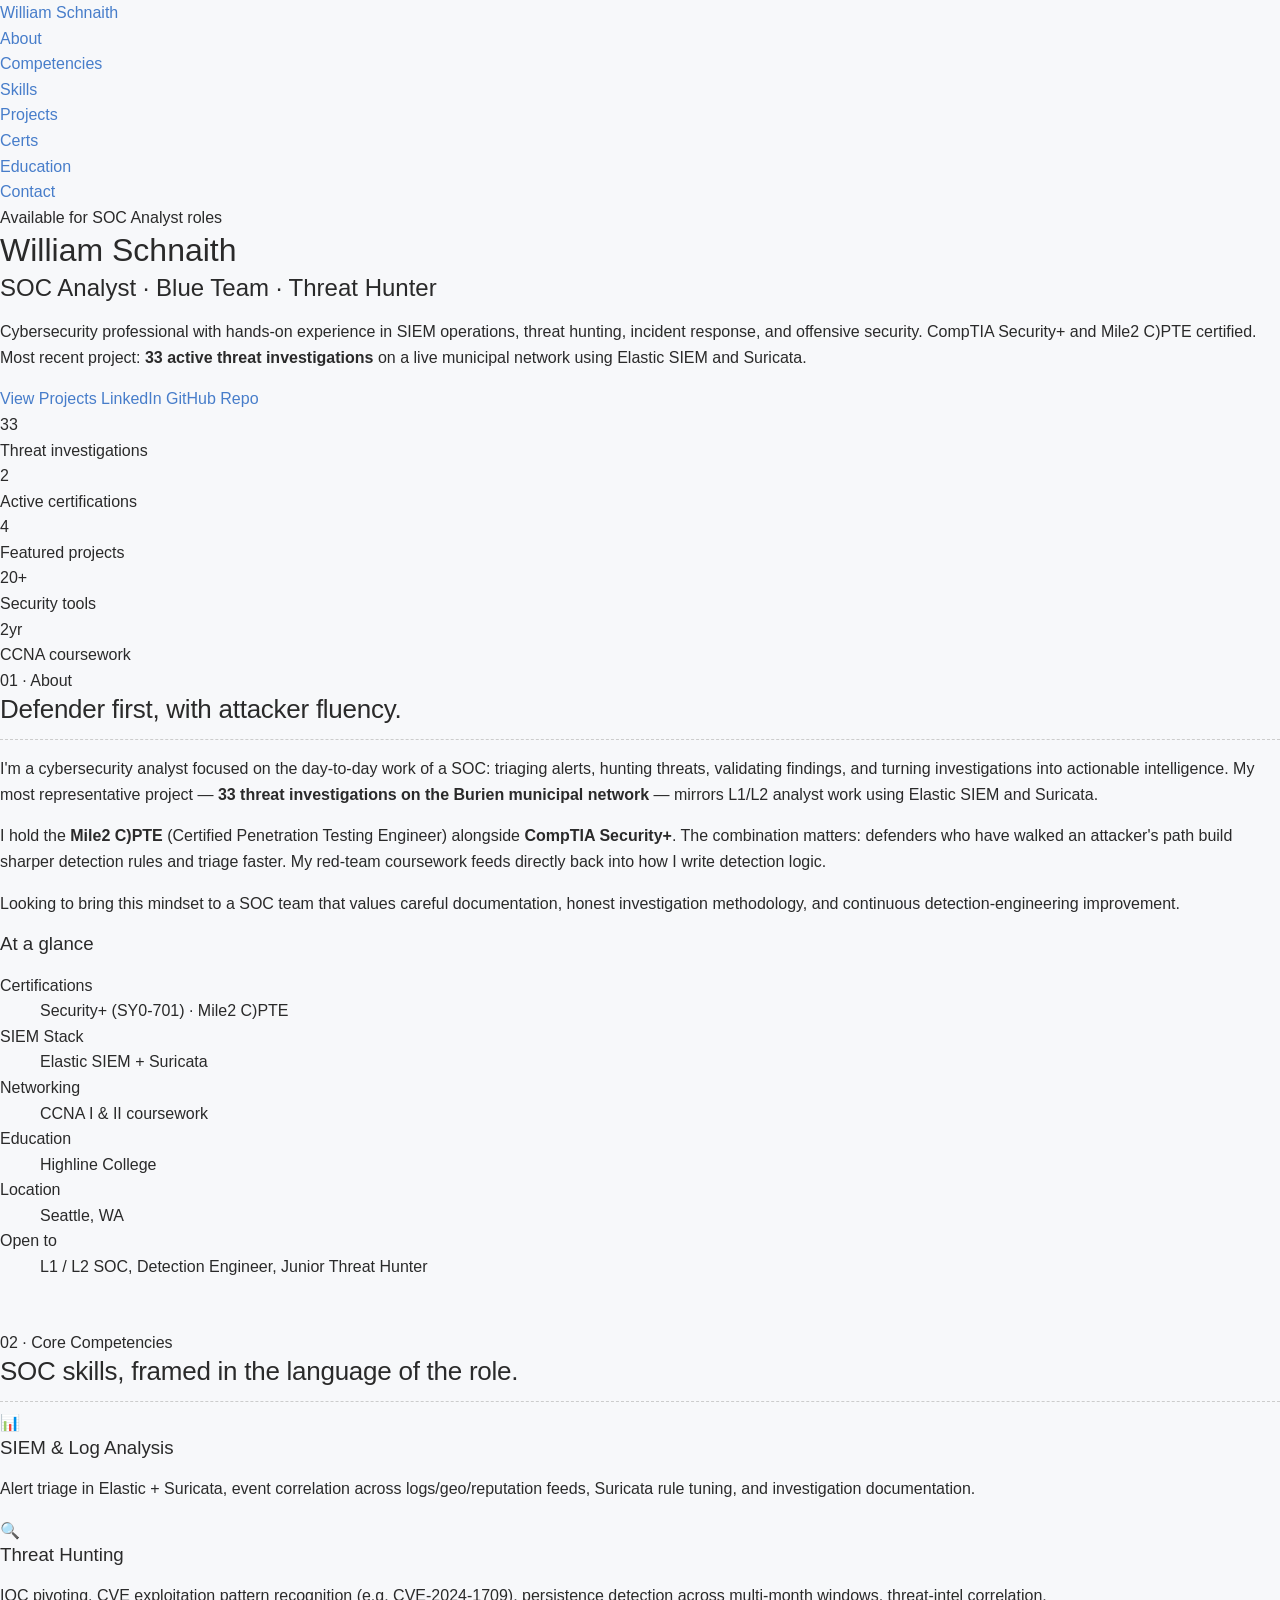
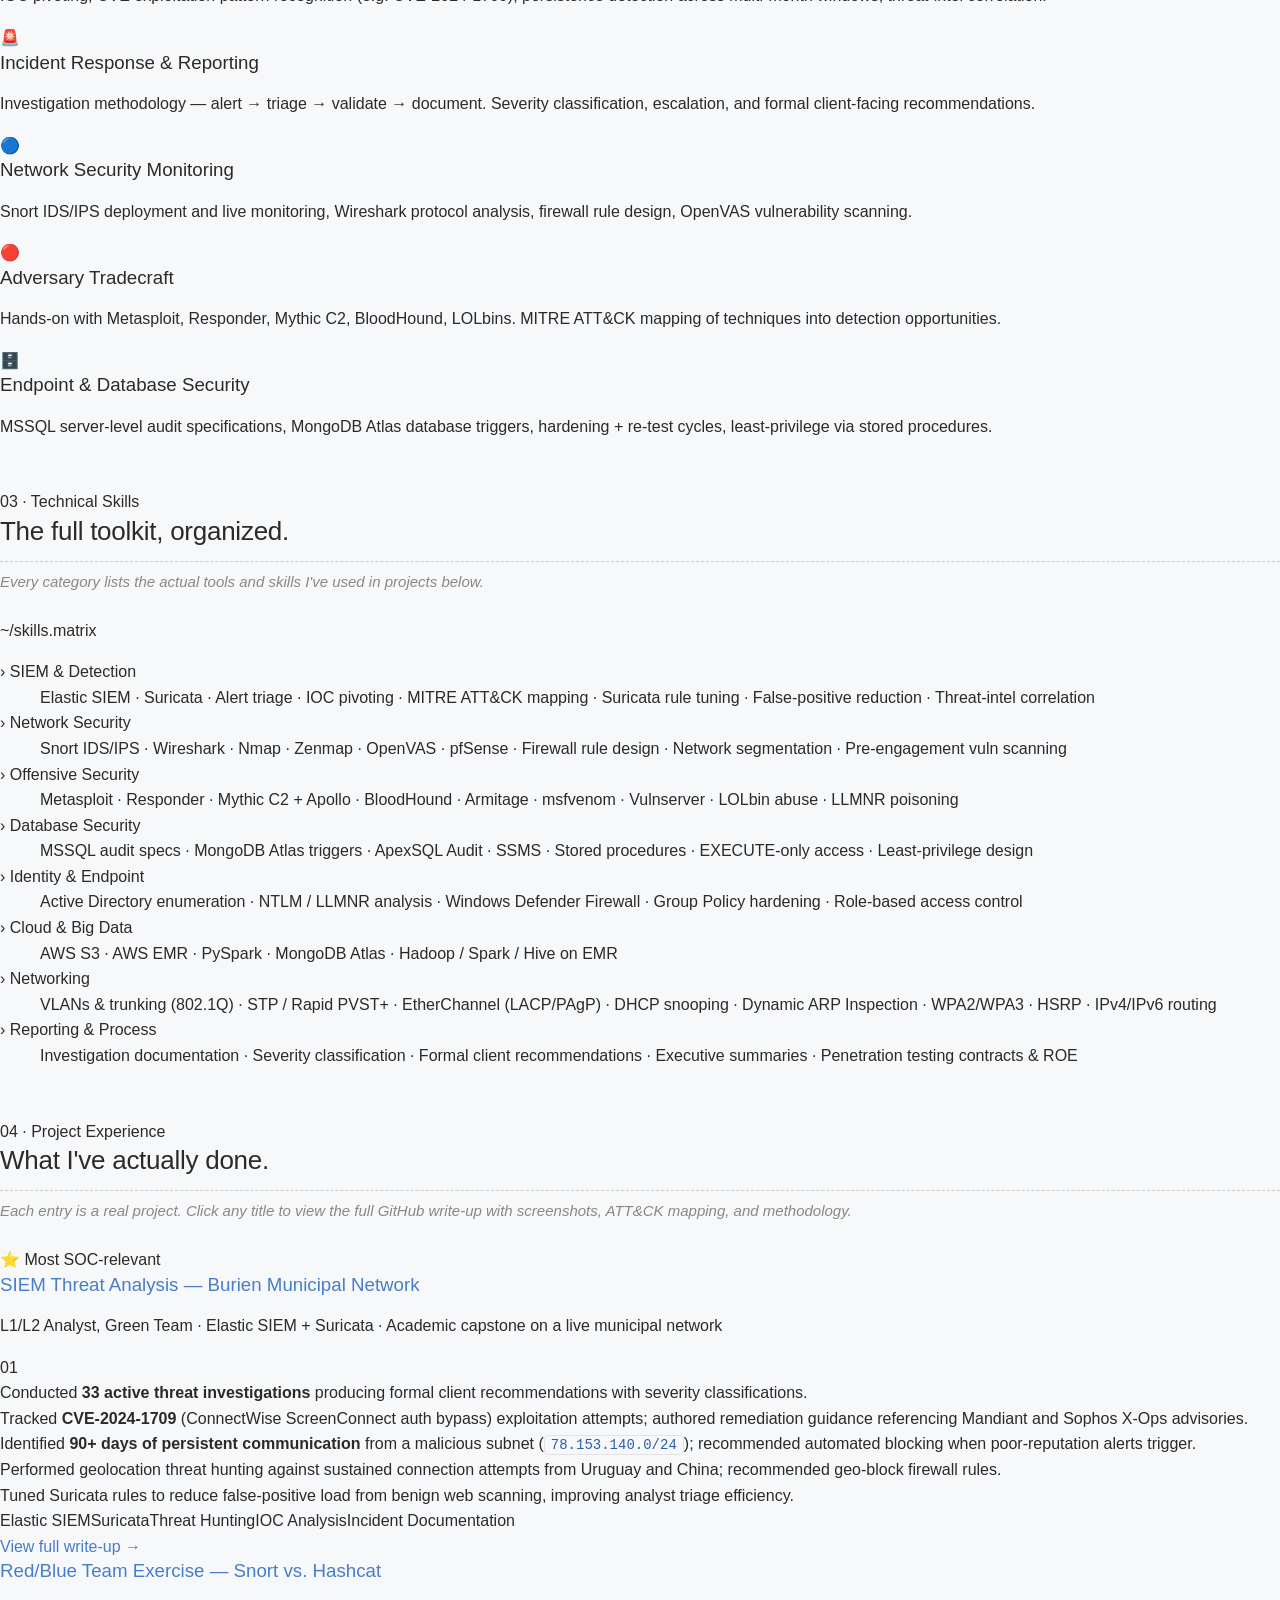
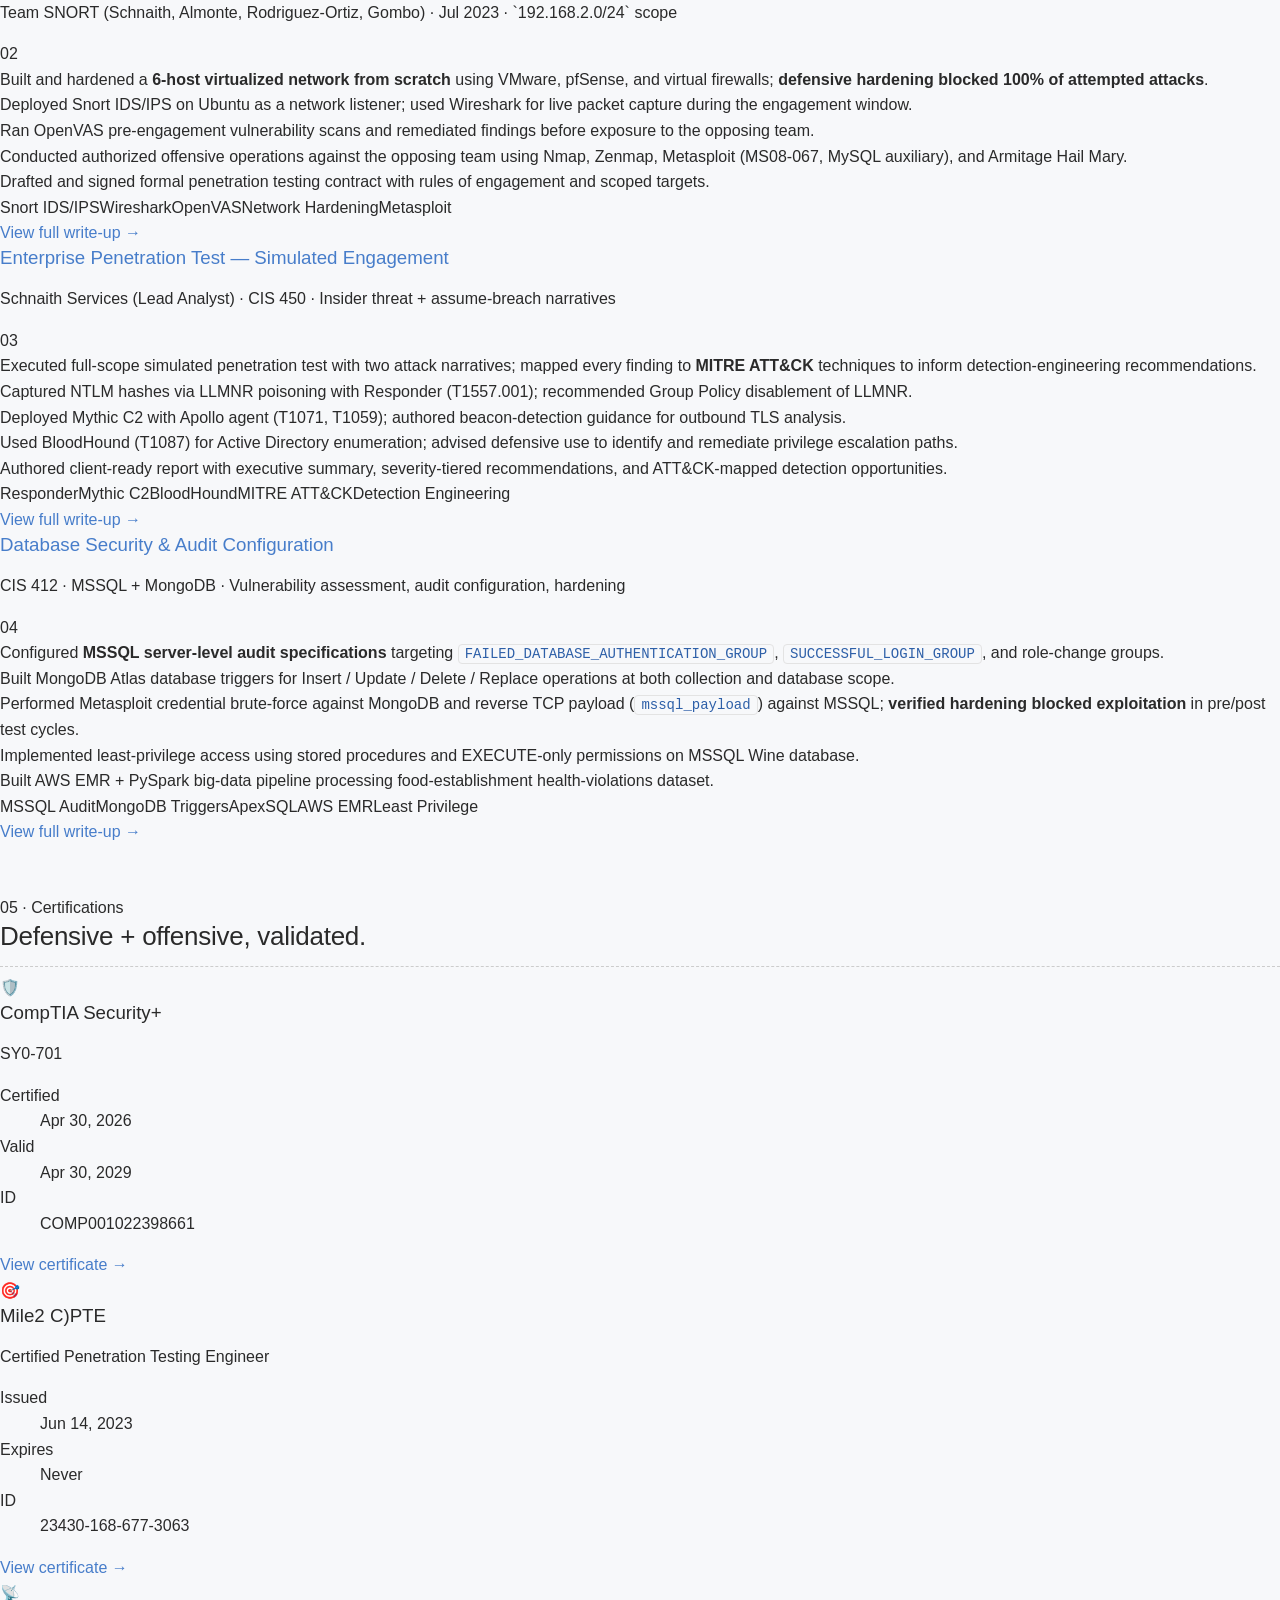
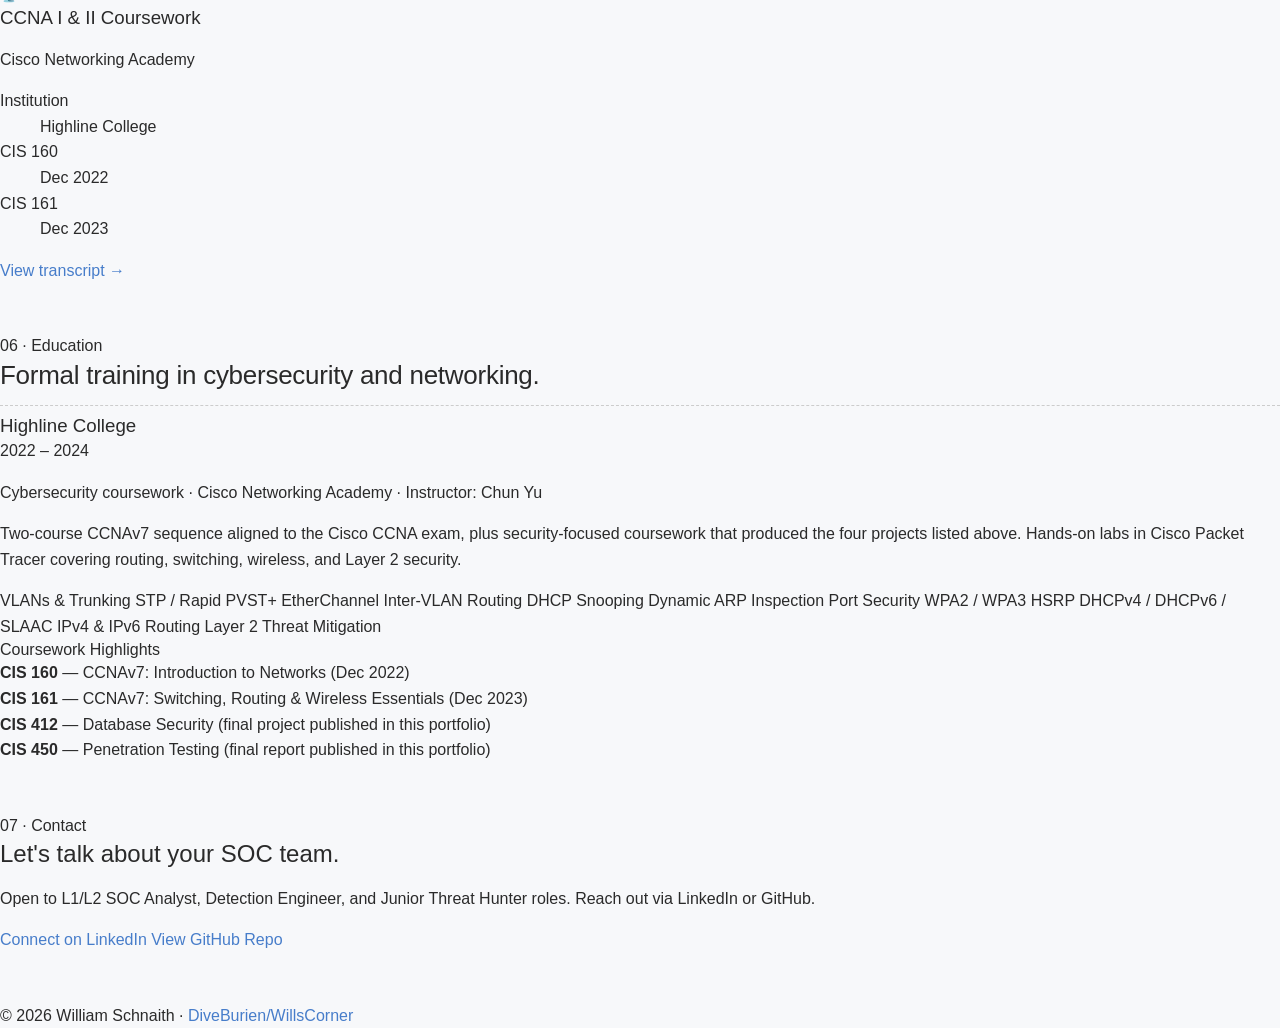
==== commit 7e09891d: "Fix broken project/cert links on portfolio site All relative href="../..." paths on the live GitHub " ====
--- a/docs/index.html
+++ b/docs/index.html
@@ -3,377 +3,441 @@
 <head>
 <meta charset="UTF-8">
 <meta name="viewport" content="width=device-width, initial-scale=1.0">
-<meta name="description" content="William Schnaith — SOC Analyst portfolio. CompTIA Security+ and Mile2 C)PTE certified. Hands-on SIEM, threat hunting, and incident response experience.">
-<meta name="theme-color" content="#477dca">
-<title>William Schnaith — SOC Analyst</title>
+<meta name="description" content="William Schnaith — SOC Analyst portfolio. CompTIA Security+ and Mile2 C)PTE certified. Hands-on experience in SIEM operations, threat hunting, and incident response.">
+<meta name="theme-color" content="#0d1117">
+<title>William Schnaith — SOC Analyst Portfolio</title>
 <link rel="stylesheet" href="style.css">
 <link rel="preconnect" href="https://fonts.googleapis.com">
 <link rel="preconnect" href="https://fonts.gstatic.com" crossorigin>
-<link href="https://fonts.googleapis.com/css2?family=Roboto:wght@300;400;500;700&display=swap" rel="stylesheet">
-<link rel="stylesheet" href="https://cdnjs.cloudflare.com/ajax/libs/font-awesome/6.5.1/css/all.min.css">
+<link href="https://fonts.googleapis.com/css2?family=Inter:wght@300;400;500;600;700;800&family=JetBrains+Mono:wght@400;500;600&display=swap" rel="stylesheet">
 </head>
 <body>
 
-<main class="page">
-
-  <!-- ============ HEADER ============ -->
-  <header class="hdr">
-    <div class="hdr__avatar" aria-hidden="true">WS</div>
-    <div class="hdr__info">
-      <h1 class="hdr__name">William Schnaith</h1>
-      <p class="hdr__title">SOC Analyst <span class="hdr__sep">·</span> Blue Team <span class="hdr__sep">·</span> Threat Hunter</p>
-      <p class="hdr__loc"><i class="fa-solid fa-location-dot"></i> Seattle, WA</p>
-      <div class="hdr__icons">
-        <a href="https://www.linkedin.com/in/williamschnaith/" target="_blank" rel="noopener" aria-label="LinkedIn"><i class="fa-brands fa-linkedin"></i></a>
-        <a href="https://github.com/DiveBurien" target="_blank" rel="noopener" aria-label="GitHub"><i class="fa-brands fa-github"></i></a>
-        <a href="mailto:diveburien@gmail.com" aria-label="Email"><i class="fa-solid fa-envelope"></i></a>
-        <a href="https://github.com/DiveBurien/WillsCorner" target="_blank" rel="noopener" aria-label="Source"><i class="fa-solid fa-folder-open"></i></a>
-      </div>
-    </div>
-  </header>
-
-  <!-- ============ INTRO QUOTE ============ -->
-  <p class="quote">
-    Cybersecurity professional with hands-on experience in SIEM operations, threat hunting, incident response, and offensive security. Most recent project involved <strong>33 active threat investigations</strong> on a live municipal network using Elastic SIEM and Suricata. CompTIA Security+ and Mile2 C)PTE certified — bringing both defender mindset and attacker fluency to detection engineering.
-  </p>
-
-  <!-- ============ ABOUT ============ -->
-  <section class="section">
-    <h2 class="section__title">About Me</h2>
-    <div class="about">
-      <div class="about__text">
+<!-- ================ NAV ================ -->
+<nav class="nav">
+  <div class="nav__inner">
+    <a href="#top" class="nav__brand">
+      <span class="nav__brand-dot"></span>
+      <span>William Schnaith</span>
+    </a>
+    <ul class="nav__links">
+      <li><a href="#about">About</a></li>
+      <li><a href="#competencies">Competencies</a></li>
+      <li><a href="#skills">Skills</a></li>
+      <li><a href="#projects">Projects</a></li>
+      <li><a href="#certs">Certs</a></li>
+      <li><a href="#education">Education</a></li>
+      <li><a href="#contact">Contact</a></li>
+    </ul>
+  </div>
+</nav>
+
+<!-- ================ HERO ================ -->
+<header id="top" class="hero">
+  <div class="hero__inner">
+    <div class="hero__tag">
+      <span class="hero__tag-dot"></span>
+      Available for SOC Analyst roles
+    </div>
+    <h1 class="hero__title">William Schnaith</h1>
+    <h2 class="hero__subtitle">
+      <span class="accent">SOC Analyst</span> · Blue Team · Threat Hunter
+    </h2>
+    <p class="hero__lede">
+      Cybersecurity professional with hands-on experience in SIEM operations, threat hunting,
+      incident response, and offensive security. CompTIA Security+ and Mile2 C)PTE certified.
+      Most recent project: <strong>33 active threat investigations</strong> on a live municipal network
+      using Elastic SIEM and Suricata.
+    </p>
+    <div class="hero__actions">
+      <a href="#projects" class="btn btn--primary">View Projects</a>
+      <a href="https://www.linkedin.com/in/williamschnaith/" target="_blank" rel="noopener" class="btn btn--ghost">LinkedIn</a>
+      <a href="https://github.com/DiveBurien/WillsCorner" target="_blank" rel="noopener" class="btn btn--ghost">GitHub Repo</a>
+    </div>
+    <div class="hero__stats">
+      <div class="stat"><div class="stat__num">33</div><div class="stat__label">Threat investigations</div></div>
+      <div class="stat"><div class="stat__num">2</div><div class="stat__label">Active certifications</div></div>
+      <div class="stat"><div class="stat__num">4</div><div class="stat__label">Featured projects</div></div>
+      <div class="stat"><div class="stat__num">20+</div><div class="stat__label">Security tools</div></div>
+      <div class="stat"><div class="stat__num">2yr</div><div class="stat__label">CCNA coursework</div></div>
+    </div>
+  </div>
+</header>
+
+<!-- ================ ABOUT ================ -->
+<section id="about" class="section">
+  <div class="container">
+    <div class="section__head">
+      <span class="section__kicker">01 · About</span>
+      <h2 class="section__title">Defender first, with attacker fluency.</h2>
+    </div>
+    <div class="about-grid">
+      <div class="about-text">
         <p>
-          I'm a cybersecurity analyst focused on the day-to-day work of a SOC: triaging alerts, hunting threats, validating findings, and turning investigations into actionable intelligence.
+          I'm a cybersecurity analyst focused on the day-to-day work of a SOC: triaging alerts, hunting threats, validating findings, and turning investigations into actionable intelligence. My most representative project — <strong>33 threat investigations on the Burien municipal network</strong> — mirrors L1/L2 analyst work using Elastic SIEM and Suricata.
         </p>
         <p>
-          My most representative project — <strong>33 threat investigations on the Burien municipal network</strong> — mirrors L1/L2 analyst work using Elastic SIEM and Suricata. I track CVE exploitation, hunt for persistence, correlate IOCs, and produce client-ready recommendations.
-        </p>
-        <p>
-          I hold the <strong>Mile2 C)PTE</strong> alongside <strong>CompTIA Security+</strong>. The combination matters: defenders who have walked an attacker's path build sharper detection rules and triage faster.
+          I hold the <strong>Mile2 C)PTE</strong> (Certified Penetration Testing Engineer) alongside <strong>CompTIA Security+</strong>. The combination matters: defenders who have walked an attacker's path build sharper detection rules and triage faster. My red-team coursework feeds directly back into how I write detection logic.
         </p>
         <p>
           Looking to bring this mindset to a SOC team that values careful documentation, honest investigation methodology, and continuous detection-engineering improvement.
         </p>
       </div>
-      <aside class="proud">
-        <h3 class="proud__head">Most proud of</h3>
+      <aside class="about-card">
+        <h3>At a glance</h3>
+        <dl>
+          <dt>Certifications</dt>
+          <dd>Security+ (SY0-701) · Mile2 C)PTE</dd>
+          <dt>SIEM Stack</dt>
+          <dd>Elastic SIEM + Suricata</dd>
+          <dt>Networking</dt>
+          <dd>CCNA I &amp; II coursework</dd>
+          <dt>Education</dt>
+          <dd>Highline College</dd>
+          <dt>Location</dt>
+          <dd>Seattle, WA</dd>
+          <dt>Open to</dt>
+          <dd>L1 / L2 SOC, Detection Engineer, Junior Threat Hunter</dd>
+        </dl>
+      </aside>
+    </div>
+  </div>
+</section>
+
+<!-- ================ COMPETENCIES ================ -->
+<section id="competencies" class="section section--alt">
+  <div class="container">
+    <div class="section__head">
+      <span class="section__kicker">02 · Core Competencies</span>
+      <h2 class="section__title">SOC skills, framed in the language of the role.</h2>
+    </div>
+    <div class="comp-grid">
+      <article class="comp-card">
+        <div class="comp-card__icon" aria-hidden="true">📊</div>
+        <h3>SIEM &amp; Log Analysis</h3>
+        <p>Alert triage in Elastic + Suricata, event correlation across logs/geo/reputation feeds, Suricata rule tuning, and investigation documentation.</p>
+      </article>
+      <article class="comp-card">
+        <div class="comp-card__icon" aria-hidden="true">🔍</div>
+        <h3>Threat Hunting</h3>
+        <p>IOC pivoting, CVE exploitation pattern recognition (e.g. CVE-2024-1709), persistence detection across multi-month windows, threat-intel correlation.</p>
+      </article>
+      <article class="comp-card">
+        <div class="comp-card__icon" aria-hidden="true">🚨</div>
+        <h3>Incident Response &amp; Reporting</h3>
+        <p>Investigation methodology — alert → triage → validate → document. Severity classification, escalation, and formal client-facing recommendations.</p>
+      </article>
+      <article class="comp-card">
+        <div class="comp-card__icon" aria-hidden="true">🔵</div>
+        <h3>Network Security Monitoring</h3>
+        <p>Snort IDS/IPS deployment and live monitoring, Wireshark protocol analysis, firewall rule design, OpenVAS vulnerability scanning.</p>
+      </article>
+      <article class="comp-card">
+        <div class="comp-card__icon" aria-hidden="true">🔴</div>
+        <h3>Adversary Tradecraft</h3>
+        <p>Hands-on with Metasploit, Responder, Mythic C2, BloodHound, LOLbins. MITRE ATT&amp;CK mapping of techniques into detection opportunities.</p>
+      </article>
+      <article class="comp-card">
+        <div class="comp-card__icon" aria-hidden="true">🗄️</div>
+        <h3>Endpoint &amp; Database Security</h3>
+        <p>MSSQL server-level audit specifications, MongoDB Atlas database triggers, hardening + re-test cycles, least-privilege via stored procedures.</p>
+      </article>
+    </div>
+  </div>
+</section>
+
+<!-- ================ TECHNICAL SKILLS ================ -->
+<section id="skills" class="section">
+  <div class="container">
+    <div class="section__head">
+      <span class="section__kicker">03 · Technical Skills</span>
+      <h2 class="section__title">The full toolkit, organized.</h2>
+      <p class="section__sub">Every category lists the actual tools and skills I've used in projects below.</p>
+    </div>
+    <div class="skills-block">
+      <div class="skills-block__header">
+        <span class="skills-block__dot skills-block__dot--r"></span>
+        <span class="skills-block__dot skills-block__dot--y"></span>
+        <span class="skills-block__dot skills-block__dot--g"></span>
+        <span class="skills-block__title">~/skills.matrix</span>
+      </div>
+      <dl class="skills-matrix">
+        <div class="sk-row">
+          <dt><span class="sk-prompt">›</span> SIEM &amp; Detection</dt>
+          <dd>Elastic SIEM · Suricata · Alert triage · IOC pivoting · MITRE ATT&amp;CK mapping · Suricata rule tuning · False-positive reduction · Threat-intel correlation</dd>
+        </div>
+        <div class="sk-row">
+          <dt><span class="sk-prompt">›</span> Network Security</dt>
+          <dd>Snort IDS/IPS · Wireshark · Nmap · Zenmap · OpenVAS · pfSense · Firewall rule design · Network segmentation · Pre-engagement vuln scanning</dd>
+        </div>
+        <div class="sk-row">
+          <dt><span class="sk-prompt">›</span> Offensive Security</dt>
+          <dd>Metasploit · Responder · Mythic C2 + Apollo · BloodHound · Armitage · msfvenom · Vulnserver · LOLbin abuse · LLMNR poisoning</dd>
+        </div>
+        <div class="sk-row">
+          <dt><span class="sk-prompt">›</span> Database Security</dt>
+          <dd>MSSQL audit specs · MongoDB Atlas triggers · ApexSQL Audit · SSMS · Stored procedures · EXECUTE-only access · Least-privilege design</dd>
+        </div>
+        <div class="sk-row">
+          <dt><span class="sk-prompt">›</span> Identity &amp; Endpoint</dt>
+          <dd>Active Directory enumeration · NTLM / LLMNR analysis · Windows Defender Firewall · Group Policy hardening · Role-based access control</dd>
+        </div>
+        <div class="sk-row">
+          <dt><span class="sk-prompt">›</span> Cloud &amp; Big Data</dt>
+          <dd>AWS S3 · AWS EMR · PySpark · MongoDB Atlas · Hadoop / Spark / Hive on EMR</dd>
+        </div>
+        <div class="sk-row">
+          <dt><span class="sk-prompt">›</span> Networking</dt>
+          <dd>VLANs &amp; trunking (802.1Q) · STP / Rapid PVST+ · EtherChannel (LACP/PAgP) · DHCP snooping · Dynamic ARP Inspection · WPA2/WPA3 · HSRP · IPv4/IPv6 routing</dd>
+        </div>
+        <div class="sk-row">
+          <dt><span class="sk-prompt">›</span> Reporting &amp; Process</dt>
+          <dd>Investigation documentation · Severity classification · Formal client recommendations · Executive summaries · Penetration testing contracts &amp; ROE</dd>
+        </div>
+      </dl>
+    </div>
+  </div>
+</section>
+
+<!-- ================ PROJECTS ================ -->
+<section id="projects" class="section section--alt">
+  <div class="container">
+    <div class="section__head">
+      <span class="section__kicker">04 · Project Experience</span>
+      <h2 class="section__title">What I've actually done.</h2>
+      <p class="section__sub">Each entry is a real project. Click any title to view the full GitHub write-up with screenshots, ATT&amp;CK mapping, and methodology.</p>
+    </div>
+    <div class="proj-list">
+
+      <article class="proj proj--featured">
+        <header class="proj__head">
+          <div>
+            <span class="proj__badge">⭐ Most SOC-relevant</span>
+            <h3><a href="https://github.com/DiveBurien/WillsCorner/tree/master/siem-threat-analysis/" target="_blank" rel="noopener">SIEM Threat Analysis — Burien Municipal Network</a></h3>
+            <p class="proj__role">L1/L2 Analyst, Green Team · Elastic SIEM + Suricata · Academic capstone on a live municipal network</p>
+          </div>
+          <span class="proj__num">01</span>
+        </header>
+        <ul class="proj__bullets">
+          <li>Conducted <strong>33 active threat investigations</strong> producing formal client recommendations with severity classifications.</li>
+          <li>Tracked <strong>CVE-2024-1709</strong> (ConnectWise ScreenConnect auth bypass) exploitation attempts; authored remediation guidance referencing Mandiant and Sophos X-Ops advisories.</li>
+          <li>Identified <strong>90+ days of persistent communication</strong> from a malicious subnet (<code>78.153.140.0/24</code>); recommended automated blocking when poor-reputation alerts trigger.</li>
+          <li>Performed geolocation threat hunting against sustained connection attempts from Uruguay and China; recommended geo-block firewall rules.</li>
+          <li>Tuned Suricata rules to reduce false-positive load from benign web scanning, improving analyst triage efficiency.</li>
+        </ul>
+        <div class="proj__foot">
+          <div class="proj__tags">
+            <span>Elastic SIEM</span><span>Suricata</span><span>Threat Hunting</span><span>IOC Analysis</span><span>Incident Documentation</span>
+          </div>
+          <a class="proj__link" href="https://github.com/DiveBurien/WillsCorner/tree/master/siem-threat-analysis/" target="_blank" rel="noopener">View full write-up →</a>
+        </div>
+      </article>
+
+      <article class="proj">
+        <header class="proj__head">
+          <div>
+            <h3><a href="https://github.com/DiveBurien/WillsCorner/tree/master/redblue-team-exercise/" target="_blank" rel="noopener">Red/Blue Team Exercise — Snort vs. Hashcat</a></h3>
+            <p class="proj__role">Team SNORT (Schnaith, Almonte, Rodriguez-Ortiz, Gombo) · Jul 2023 · `192.168.2.0/24` scope</p>
+          </div>
+          <span class="proj__num">02</span>
+        </header>
+        <ul class="proj__bullets">
+          <li>Built and hardened a <strong>6-host virtualized network from scratch</strong> using VMware, pfSense, and virtual firewalls; <strong>defensive hardening blocked 100% of attempted attacks</strong>.</li>
+          <li>Deployed Snort IDS/IPS on Ubuntu as a network listener; used Wireshark for live packet capture during the engagement window.</li>
+          <li>Ran OpenVAS pre-engagement vulnerability scans and remediated findings before exposure to the opposing team.</li>
+          <li>Conducted authorized offensive operations against the opposing team using Nmap, Zenmap, Metasploit (MS08-067, MySQL auxiliary), and Armitage Hail Mary.</li>
+          <li>Drafted and signed formal penetration testing contract with rules of engagement and scoped targets.</li>
+        </ul>
+        <div class="proj__foot">
+          <div class="proj__tags">
+            <span>Snort IDS/IPS</span><span>Wireshark</span><span>OpenVAS</span><span>Network Hardening</span><span>Metasploit</span>
+          </div>
+          <a class="proj__link" href="https://github.com/DiveBurien/WillsCorner/tree/master/redblue-team-exercise/" target="_blank" rel="noopener">View full write-up →</a>
+        </div>
+      </article>
+
+      <article class="proj">
+        <header class="proj__head">
+          <div>
+            <h3><a href="https://github.com/DiveBurien/WillsCorner/tree/master/enterprise-pentest/" target="_blank" rel="noopener">Enterprise Penetration Test — Simulated Engagement</a></h3>
+            <p class="proj__role">Schnaith Services (Lead Analyst) · CIS 450 · Insider threat + assume-breach narratives</p>
+          </div>
+          <span class="proj__num">03</span>
+        </header>
+        <ul class="proj__bullets">
+          <li>Executed full-scope simulated penetration test with two attack narratives; mapped every finding to <strong>MITRE ATT&amp;CK</strong> techniques to inform detection-engineering recommendations.</li>
+          <li>Captured NTLM hashes via LLMNR poisoning with Responder (T1557.001); recommended Group Policy disablement of LLMNR.</li>
+          <li>Deployed Mythic C2 with Apollo agent (T1071, T1059); authored beacon-detection guidance for outbound TLS analysis.</li>
+          <li>Used BloodHound (T1087) for Active Directory enumeration; advised defensive use to identify and remediate privilege escalation paths.</li>
+          <li>Authored client-ready report with executive summary, severity-tiered recommendations, and ATT&amp;CK-mapped detection opportunities.</li>
+        </ul>
+        <div class="proj__foot">
+          <div class="proj__tags">
+            <span>Responder</span><span>Mythic C2</span><span>BloodHound</span><span>MITRE ATT&amp;CK</span><span>Detection Engineering</span>
+          </div>
+          <a class="proj__link" href="https://github.com/DiveBurien/WillsCorner/tree/master/enterprise-pentest/" target="_blank" rel="noopener">View full write-up →</a>
+        </div>
+      </article>
+
+      <article class="proj">
+        <header class="proj__head">
+          <div>
+            <h3><a href="https://github.com/DiveBurien/WillsCorner/tree/master/database-security-audit/" target="_blank" rel="noopener">Database Security &amp; Audit Configuration</a></h3>
+            <p class="proj__role">CIS 412 · MSSQL + MongoDB · Vulnerability assessment, audit configuration, hardening</p>
+          </div>
+          <span class="proj__num">04</span>
+        </header>
+        <ul class="proj__bullets">
+          <li>Configured <strong>MSSQL server-level audit specifications</strong> targeting <code>FAILED_DATABASE_AUTHENTICATION_GROUP</code>, <code>SUCCESSFUL_LOGIN_GROUP</code>, and role-change groups.</li>
+          <li>Built MongoDB Atlas database triggers for Insert / Update / Delete / Replace operations at both collection and database scope.</li>
+          <li>Performed Metasploit credential brute-force against MongoDB and reverse TCP payload (<code>mssql_payload</code>) against MSSQL; <strong>verified hardening blocked exploitation</strong> in pre/post test cycles.</li>
+          <li>Implemented least-privilege access using stored procedures and EXECUTE-only permissions on MSSQL Wine database.</li>
+          <li>Built AWS EMR + PySpark big-data pipeline processing food-establishment health-violations dataset.</li>
+        </ul>
+        <div class="proj__foot">
+          <div class="proj__tags">
+            <span>MSSQL Audit</span><span>MongoDB Triggers</span><span>ApexSQL</span><span>AWS EMR</span><span>Least Privilege</span>
+          </div>
+          <a class="proj__link" href="https://github.com/DiveBurien/WillsCorner/tree/master/database-security-audit/" target="_blank" rel="noopener">View full write-up →</a>
+        </div>
+      </article>
+
+    </div>
+  </div>
+</section>
+
+<!-- ================ CERTIFICATIONS ================ -->
+<section id="certs" class="section">
+  <div class="container">
+    <div class="section__head">
+      <span class="section__kicker">05 · Certifications</span>
+      <h2 class="section__title">Defensive + offensive, validated.</h2>
+    </div>
+    <div class="cert-grid">
+
+      <article class="cert-card cert-card--secplus">
+        <div class="cert-card__icon">🛡️</div>
+        <h3>CompTIA Security+</h3>
+        <p class="cert-card__exam">SY0-701</p>
+        <dl class="cert-card__meta">
+          <div><dt>Certified</dt><dd>Apr 30, 2026</dd></div>
+          <div><dt>Valid</dt><dd>Apr 30, 2029</dd></div>
+          <div><dt>ID</dt><dd>COMP001022398661</dd></div>
+        </dl>
+        <a href="https://github.com/DiveBurien/WillsCorner/blob/master/certifications-and-education/artifacts/CompTIA-Security-Plus-certificate.pdf" target="_blank" rel="noopener" class="cert-card__link">View certificate →</a>
+      </article>
+
+      <article class="cert-card cert-card--cpte">
+        <div class="cert-card__icon">🎯</div>
+        <h3>Mile2 C)PTE</h3>
+        <p class="cert-card__exam">Certified Penetration Testing Engineer</p>
+        <dl class="cert-card__meta">
+          <div><dt>Issued</dt><dd>Jun 14, 2023</dd></div>
+          <div><dt>Expires</dt><dd>Never</dd></div>
+          <div><dt>ID</dt><dd>23430-168-677-3063</dd></div>
+        </dl>
+        <a href="https://github.com/DiveBurien/WillsCorner/blob/master/certifications-and-education/artifacts/Mile2-CPTE-certificate.png" target="_blank" rel="noopener" class="cert-card__link">View certificate →</a>
+      </article>
+
+      <article class="cert-card cert-card--ccna">
+        <div class="cert-card__icon">📡</div>
+        <h3>CCNA I &amp; II Coursework</h3>
+        <p class="cert-card__exam">Cisco Networking Academy</p>
+        <dl class="cert-card__meta">
+          <div><dt>Institution</dt><dd>Highline College</dd></div>
+          <div><dt>CIS 160</dt><dd>Dec 2022</dd></div>
+          <div><dt>CIS 161</dt><dd>Dec 2023</dd></div>
+        </dl>
+        <a href="https://github.com/DiveBurien/WillsCorner/tree/master/certifications-and-education/" target="_blank" rel="noopener" class="cert-card__link">View transcript →</a>
+      </article>
+
+    </div>
+  </div>
+</section>
+
+<!-- ================ EDUCATION ================ -->
+<section id="education" class="section section--alt">
+  <div class="container">
+    <div class="section__head">
+      <span class="section__kicker">06 · Education</span>
+      <h2 class="section__title">Formal training in cybersecurity and networking.</h2>
+    </div>
+    <article class="edu-card">
+      <div class="edu-card__main">
+        <div class="edu-card__head">
+          <h3>Highline College</h3>
+          <span class="edu-card__date">2022 – 2024</span>
+        </div>
+        <p class="edu-card__sub">Cybersecurity coursework &middot; Cisco Networking Academy &middot; Instructor: Chun Yu</p>
+        <p class="edu-card__detail">
+          Two-course CCNAv7 sequence aligned to the Cisco CCNA exam, plus security-focused coursework that produced the four projects listed above. Hands-on labs in Cisco Packet Tracer covering routing, switching, wireless, and Layer 2 security.
+        </p>
+        <div class="edu-card__topics">
+          <span class="topic">VLANs &amp; Trunking</span>
+          <span class="topic">STP / Rapid PVST+</span>
+          <span class="topic">EtherChannel</span>
+          <span class="topic">Inter-VLAN Routing</span>
+          <span class="topic">DHCP Snooping</span>
+          <span class="topic">Dynamic ARP Inspection</span>
+          <span class="topic">Port Security</span>
+          <span class="topic">WPA2 / WPA3</span>
+          <span class="topic">HSRP</span>
+          <span class="topic">DHCPv4 / DHCPv6 / SLAAC</span>
+          <span class="topic">IPv4 &amp; IPv6 Routing</span>
+          <span class="topic">Layer 2 Threat Mitigation</span>
+        </div>
+      </div>
+      <aside class="edu-card__side">
+        <h4>Coursework Highlights</h4>
         <ul>
-          <li>
-            <i class="fa-solid fa-shield-halved"></i>
-            <span><strong>33 threat investigations</strong> producing formal client recommendations on a live municipal network.</span>
-          </li>
-          <li>
-            <i class="fa-solid fa-magnifying-glass-chart"></i>
-            <span>Detected <strong>90+ days of persistence</strong> from a malicious subnet — recommended automated reputation-based blocking.</span>
-          </li>
-          <li>
-            <i class="fa-solid fa-lock"></i>
-            <span>Defensive hardening <strong>blocked 100% of attacks</strong> in a red/blue team exercise against a 6-host network.</span>
-          </li>
-          <li>
-            <i class="fa-solid fa-certificate"></i>
-            <span>Earned <strong>CompTIA Security+ &amp; Mile2 C)PTE</strong> — both defensive and offensive credentials.</span>
-          </li>
+          <li><strong>CIS 160</strong> — CCNAv7: Introduction to Networks (Dec 2022)</li>
+          <li><strong>CIS 161</strong> — CCNAv7: Switching, Routing &amp; Wireless Essentials (Dec 2023)</li>
+          <li><strong>CIS 412</strong> — Database Security (final project published in this portfolio)</li>
+          <li><strong>CIS 450</strong> — Penetration Testing (final report published in this portfolio)</li>
         </ul>
       </aside>
-    </div>
-  </section>
-
-  <!-- ============ SKILLS ============ -->
-  <section class="section">
-    <h2 class="section__title">Skills</h2>
-    <p class="section__sub">I specialize in SIEM operations, threat hunting, and translating attacker tradecraft into defensive detections.</p>
-
-    <div class="skills">
-      <div class="skill-group">
-        <h4>SIEM &amp; Detection</h4>
-        <div class="tags">
-          <span>Elastic SIEM</span><span>Suricata</span><span>Alert Triage</span><span>IOC Pivoting</span><span>MITRE ATT&amp;CK</span><span>Suricata Rule Tuning</span><span>Threat Intel</span>
-        </div>
+    </article>
+  </div>
+</section>
+
+<!-- ================ CONTACT ================ -->
+<section id="contact" class="section">
+  <div class="container">
+    <div class="contact">
+      <span class="section__kicker">07 · Contact</span>
+      <h2 class="contact__title">Let's talk about your SOC team.</h2>
+      <p class="contact__lede">
+        Open to L1/L2 SOC Analyst, Detection Engineer, and Junior Threat Hunter roles. Reach out via LinkedIn or GitHub.
+      </p>
+      <div class="contact__actions">
+        <a href="https://www.linkedin.com/in/williamschnaith/" target="_blank" rel="noopener" class="btn btn--primary btn--lg">Connect on LinkedIn</a>
+        <a href="https://github.com/DiveBurien/WillsCorner" target="_blank" rel="noopener" class="btn btn--ghost btn--lg">View GitHub Repo</a>
       </div>
-      <div class="skill-group">
-        <h4>Network Security</h4>
-        <div class="tags">
-          <span>Snort IDS/IPS</span><span>Wireshark</span><span>Nmap</span><span>Zenmap</span><span>OpenVAS</span><span>pfSense</span><span>Firewall Design</span><span>Network Segmentation</span>
-        </div>
-      </div>
-      <div class="skill-group">
-        <h4>Offensive Security</h4>
-        <div class="tags">
-          <span>Metasploit</span><span>Responder</span><span>Mythic C2 + Apollo</span><span>BloodHound</span><span>Armitage</span><span>msfvenom</span><span>Vulnserver</span><span>LOLbin Abuse</span><span>LLMNR Poisoning</span>
-        </div>
-      </div>
-      <div class="skill-group">
-        <h4>Database Security</h4>
-        <div class="tags">
-          <span>MSSQL Audit Specs</span><span>MongoDB Atlas Triggers</span><span>ApexSQL Audit</span><span>SSMS</span><span>Stored Procedures</span><span>Least-Privilege Access</span>
-        </div>
-      </div>
-      <div class="skill-group">
-        <h4>Identity, Endpoint &amp; Cloud</h4>
-        <div class="tags">
-          <span>Active Directory</span><span>NTLM / LLMNR Analysis</span><span>Group Policy Hardening</span><span>Windows Defender Firewall</span><span>AWS S3</span><span>AWS EMR</span><span>PySpark</span>
-        </div>
-      </div>
-      <div class="skill-group">
-        <h4>Networking</h4>
-        <div class="tags">
-          <span>VLANs &amp; Trunking</span><span>STP / Rapid PVST+</span><span>EtherChannel</span><span>DHCP Snooping</span><span>Dynamic ARP Inspection</span><span>WPA2 / WPA3</span><span>HSRP</span><span>IPv4 / IPv6 Routing</span>
-        </div>
-      </div>
-      <div class="skill-group">
-        <h4>Soft Skills</h4>
-        <div class="tags">
-          <span>Investigation Documentation</span><span>Severity Classification</span><span>Client Reporting</span><span>Methodical Triage</span><span>Cross-team Collaboration</span><span>Continuous Learning</span>
-        </div>
-      </div>
-    </div>
-  </section>
-
-  <!-- ============ CERTIFICATIONS ============ -->
-  <section class="section">
-    <h2 class="section__title">Certifications</h2>
-    <p class="section__sub">Active credentials covering both defensive and offensive security disciplines.</p>
-
-    <div class="certs">
-      <article class="cert">
-        <div class="cert__badge cert__badge--secplus">
-          <i class="fa-solid fa-shield-halved"></i>
-        </div>
-        <div class="cert__body">
-          <h3>CompTIA Security+</h3>
-          <p class="cert__exam">SY0-701</p>
-          <ul class="cert__meta">
-            <li><strong>Certified</strong>April 30, 2026</li>
-            <li><strong>Valid Through</strong>April 30, 2029</li>
-            <li><strong>Candidate ID</strong>COMP001022398661</li>
-            <li><strong>Verify</strong><a href="http://verify.CompTIA.org" target="_blank" rel="noopener">verify.CompTIA.org</a></li>
-          </ul>
-          <a class="cert__link" href="../certifications-and-education/artifacts/CompTIA-Security-Plus-certificate.pdf" target="_blank" rel="noopener">View certificate <i class="fa-solid fa-arrow-up-right-from-square"></i></a>
-        </div>
-      </article>
-
-      <article class="cert">
-        <div class="cert__badge cert__badge--cpte">
-          <i class="fa-solid fa-bullseye"></i>
-        </div>
-        <div class="cert__body">
-          <h3>Mile2 C)PTE</h3>
-          <p class="cert__exam">Certified Penetration Testing Engineer</p>
-          <ul class="cert__meta">
-            <li><strong>Issued</strong>June 14, 2023</li>
-            <li><strong>Expires</strong>Never</li>
-            <li><strong>Certificate ID</strong>23430-168-677-3063</li>
-            <li><strong>Issuer</strong>Mile2 Cybersecurity Certifications</li>
-          </ul>
-          <a class="cert__link" href="../certifications-and-education/artifacts/Mile2-CPTE-certificate.png" target="_blank" rel="noopener">View certificate <i class="fa-solid fa-arrow-up-right-from-square"></i></a>
-        </div>
-      </article>
-    </div>
-  </section>
-
-  <!-- ============ PROJECT EXPERIENCE ============ -->
-  <section class="section">
-    <h2 class="section__title">Project Experience</h2>
-    <p class="section__sub">Hands-on work across SIEM operations, red/blue team exercises, penetration testing, and database security.</p>
-
-    <article class="exp">
-      <div class="exp__date">
-        <span class="exp__year">2024</span>
-        <span class="exp__sub">Capstone</span>
-      </div>
-      <div class="exp__body">
-        <h3 class="exp__title"><a href="../siem-threat-analysis/" target="_blank" rel="noopener">SIEM Threat Analysis — Burien Municipal Network</a></h3>
-        <p class="exp__role">L1/L2 Analyst, Green Team · Elastic SIEM + Suricata</p>
-        <p class="exp__lede">Most representative SOC project. Triaged alerts, hunted threats, and produced client-ready recommendations on a live municipal network.</p>
-        <ul class="exp__bullets">
-          <li>Conducted <strong>33 active threat investigations</strong> producing formal client recommendations with severity classifications.</li>
-          <li>Tracked <strong>CVE-2024-1709</strong> (ConnectWise ScreenConnect auth bypass) exploitation; authored remediation guidance referencing Mandiant and Sophos X-Ops advisories.</li>
-          <li>Identified <strong>90+ days of persistent communication</strong> from a malicious subnet (<code>78.153.140.0/24</code>); recommended automated reputation-based blocking.</li>
-          <li>Performed geolocation threat hunting against Uruguay and China connections; recommended geo-block firewall rules.</li>
-          <li>Tuned Suricata rules to reduce false-positive load from benign web scanning, improving analyst triage efficiency.</li>
-        </ul>
-        <div class="exp__tags">
-          <span>Elastic SIEM</span><span>Suricata</span><span>Threat Hunting</span><span>IOC Analysis</span><span>Incident Documentation</span>
-        </div>
-      </div>
-    </article>
-
-    <article class="exp">
-      <div class="exp__date">
-        <span class="exp__year">2023</span>
-        <span class="exp__sub">Jul</span>
-      </div>
-      <div class="exp__body">
-        <h3 class="exp__title"><a href="../redblue-team-exercise/" target="_blank" rel="noopener">Red/Blue Team Exercise — Snort vs. Hashcat</a></h3>
-        <p class="exp__role">Team SNORT (Schnaith, Almonte, Rodriguez-Ortiz, Gombo) · 192.168.2.0/24 scope</p>
-        <p class="exp__lede">Built a 6-host network from scratch, hardened it, and attempted to penetrate the opposing team's infrastructure. <strong>Defensive hardening blocked 100% of attacks.</strong></p>
-        <ul class="exp__bullets">
-          <li>Built and hardened a <strong>6-host virtualized network</strong> using VMware, pfSense, and virtual firewalls.</li>
-          <li>Deployed Snort IDS/IPS on Ubuntu as a network listener; used Wireshark for live packet capture during the engagement window.</li>
-          <li>Ran OpenVAS pre-engagement vulnerability scans and remediated findings before exposure.</li>
-          <li>Conducted authorized offensive operations using Nmap, Metasploit (MS08-067, MySQL auxiliary), and Armitage Hail Mary.</li>
-          <li>Drafted formal penetration testing contract with rules of engagement and scoped targets.</li>
-        </ul>
-        <div class="exp__tags">
-          <span>Snort IDS/IPS</span><span>Wireshark</span><span>OpenVAS</span><span>Network Hardening</span><span>Metasploit</span>
-        </div>
-      </div>
-    </article>
-
-    <article class="exp">
-      <div class="exp__date">
-        <span class="exp__year">2024</span>
-        <span class="exp__sub">CIS 450</span>
-      </div>
-      <div class="exp__body">
-        <h3 class="exp__title"><a href="../enterprise-pentest/" target="_blank" rel="noopener">Enterprise Penetration Test — Simulated Engagement</a></h3>
-        <p class="exp__role">Schnaith Services (Lead Analyst) · Insider threat + assume-breach narratives</p>
-        <p class="exp__lede">Full-scope simulated penetration test mapped to MITRE ATT&amp;CK to inform detection engineering.</p>
-        <ul class="exp__bullets">
-          <li>Mapped every finding to <strong>MITRE ATT&amp;CK techniques</strong> (T1557.001, T1071, T1087, T1218) to inform detection-engineering recommendations.</li>
-          <li>Captured NTLM hashes via LLMNR poisoning with Responder; recommended Group Policy disablement of LLMNR.</li>
-          <li>Deployed Mythic C2 with Apollo agent; authored beacon-detection guidance for outbound TLS analysis.</li>
-          <li>Used BloodHound for Active Directory enumeration; advised defensive use to identify and remediate privilege escalation paths.</li>
-          <li>Authored client-ready report with executive summary and severity-tiered recommendations.</li>
-        </ul>
-        <div class="exp__tags">
-          <span>Responder</span><span>Mythic C2</span><span>BloodHound</span><span>MITRE ATT&amp;CK</span><span>Detection Engineering</span>
-        </div>
-      </div>
-    </article>
-
-    <article class="exp">
-      <div class="exp__date">
-        <span class="exp__year">2024</span>
-        <span class="exp__sub">CIS 412</span>
-      </div>
-      <div class="exp__body">
-        <h3 class="exp__title"><a href="../database-security-audit/" target="_blank" rel="noopener">Database Security &amp; Audit Configuration</a></h3>
-        <p class="exp__role">MSSQL + MongoDB · Vulnerability assessment, audit configuration, hardening</p>
-        <p class="exp__lede">End-to-end database security: scan, exploit, audit, harden, and verify with a pre/post test cycle.</p>
-        <ul class="exp__bullets">
-          <li>Configured <strong>MSSQL server-level audit specifications</strong> targeting <code>FAILED_DATABASE_AUTHENTICATION_GROUP</code>, <code>SUCCESSFUL_LOGIN_GROUP</code>, and role-change groups.</li>
-          <li>Built MongoDB Atlas triggers for Insert/Update/Delete/Replace operations at collection and database scope.</li>
-          <li>Performed Metasploit credential brute-force against MongoDB and reverse TCP payload against MSSQL; <strong>verified hardening blocked exploitation</strong>.</li>
-          <li>Implemented least-privilege access using stored procedures and EXECUTE-only permissions.</li>
-          <li>Built AWS EMR + PySpark pipeline processing food-establishment health-violations dataset.</li>
-        </ul>
-        <div class="exp__tags">
-          <span>MSSQL Audit</span><span>MongoDB Triggers</span><span>ApexSQL</span><span>AWS EMR</span><span>Least Privilege</span>
-        </div>
-      </div>
-    </article>
-  </section>
-
-  <!-- ============ EDUCATION ============ -->
-  <section class="section">
-    <h2 class="section__title">Education</h2>
-
-    <article class="exp">
-      <div class="exp__date">
-        <span class="exp__year">2022 – 2024</span>
-        <span class="exp__sub">Highline</span>
-      </div>
-      <div class="exp__body">
-        <h3 class="exp__title">Highline College</h3>
-        <p class="exp__role">Cybersecurity coursework · Cisco Networking Academy · Instructor: Chun Yu</p>
-        <p class="exp__lede">Two-course CCNAv7 sequence aligned to the Cisco CCNA exam, plus security-focused coursework that produced the four projects above. Hands-on labs in Cisco Packet Tracer covering routing, switching, wireless, and Layer 2 security.</p>
-        <ul class="exp__bullets">
-          <li><strong>CIS 160</strong> — CCNAv7: Introduction to Networks <em>(Dec 2022)</em></li>
-          <li><strong>CIS 161</strong> — CCNAv7: Switching, Routing &amp; Wireless Essentials <em>(Dec 2023)</em></li>
-          <li><strong>CIS 412</strong> — Database Security <em>(Final project published in this portfolio)</em></li>
-          <li><strong>CIS 450</strong> — Penetration Testing <em>(Final report published in this portfolio)</em></li>
-        </ul>
-        <div class="exp__tags">
-          <span>VLANs &amp; Trunking</span><span>STP / Rapid PVST+</span><span>EtherChannel</span><span>DHCP Snooping</span><span>Dynamic ARP Inspection</span><span>Port Security</span><span>WPA2 / WPA3</span><span>HSRP</span><span>IPv4/IPv6 Routing</span>
-        </div>
-        <p class="exp__doc"><a href="../certifications-and-education/docs/learner_transcript.pdf" target="_blank" rel="noopener"><i class="fa-solid fa-file-pdf"></i> View official Cisco Academy transcript</a></p>
-      </div>
-    </article>
-  </section>
-
-  <!-- ============ HOW I WORK ============ -->
-  <section class="section">
-    <h2 class="section__title">How I Work</h2>
-    <p class="section__sub">The mindset I bring to every alert, investigation, and report.</p>
-
-    <div class="working">
-      <div class="working__card">
-        <i class="fa-solid fa-list-check"></i>
-        <h4>Methodical Triage</h4>
-        <p>Every alert gets the same disciplined process: alert → triage → validate → enrich → document → recommend. No skipping steps even when the verdict feels obvious.</p>
-      </div>
-      <div class="working__card">
-        <i class="fa-solid fa-pen-to-square"></i>
-        <h4>Documentation First</h4>
-        <p>Investigations get written up the same day. If it isn't documented, it didn't happen — and the next analyst on shift shouldn't have to redo my work.</p>
-      </div>
-      <div class="working__card">
-        <i class="fa-solid fa-people-group"></i>
-        <h4>Honest Reporting</h4>
-        <p>I name false positives as false positives, surface uncertainty when I have it, and acknowledge when a finding needs deeper review. Trust beats showmanship.</p>
-      </div>
-      <div class="working__card">
-        <i class="fa-solid fa-graduation-cap"></i>
-        <h4>Always Learning</h4>
-        <p>Detection engineering moves fast. I treat each new attacker technique as a chance to improve our rules, not just to log a finding.</p>
-      </div>
-    </div>
-  </section>
-
-  <!-- ============ WHAT'S NEXT ============ -->
-  <section class="section">
-    <h2 class="section__title">What I'm Working On</h2>
-    <p class="section__sub">Continuous growth toward deeper SOC and detection-engineering specialization.</p>
-    <div class="next">
-      <div class="next__item">
-        <i class="fa-solid fa-microscope"></i>
-        <div>
-          <h4>Microsoft SC-200</h4>
-          <p>Security Operations Analyst Associate. Studying for the exam to deepen Microsoft Sentinel and Defender XDR expertise.</p>
-        </div>
-      </div>
-      <div class="next__item">
-        <i class="fa-solid fa-flask"></i>
-        <div>
-          <h4>Detection Engineering</h4>
-          <p>Building Sigma rules from real attack write-ups (e.g. recent CVEs, ransomware reports) and validating them against open IDS rule sets.</p>
-        </div>
-      </div>
-      <div class="next__item">
-        <i class="fa-solid fa-server"></i>
-        <div>
-          <h4>Home SIEM Lab</h4>
-          <p>Standing up a personal Elastic + Suricata + Sysmon lab to practice end-to-end alert development on Windows / Linux endpoints.</p>
-        </div>
-      </div>
-      <div class="next__item">
-        <i class="fa-solid fa-route"></i>
-        <div>
-          <h4>Future Path</h4>
-          <p>CompTIA CySA+ and Blue Team Level 1 (BTL1) on the medium-term roadmap to round out blue-team breadth.</p>
-        </div>
-      </div>
-    </div>
-  </section>
-
-  <!-- ============ FOOTER ============ -->
-  <footer class="foot">
-    <div class="foot__inner">
-      <p class="foot__name"><strong>William Schnaith</strong></p>
-      <p class="foot__contact">
-        <a href="mailto:diveburien@gmail.com">diveburien@gmail.com</a>
-        <span class="foot__sep">·</span>
-        <a href="https://www.linkedin.com/in/williamschnaith/" target="_blank" rel="noopener">LinkedIn</a>
-        <span class="foot__sep">·</span>
-        <a href="https://github.com/DiveBurien" target="_blank" rel="noopener">GitHub</a>
-      </p>
-      <p class="foot__small">References available on request.</p>
-    </div>
-  </footer>
-
-</main>
+    </div>
+  </div>
+</section>
+
+<footer class="footer">
+  <div class="container footer__inner">
+    <span>© <span id="year"></span> William Schnaith</span>
+    <span class="footer__sep">·</span>
+    <a href="https://github.com/DiveBurien/WillsCorner" target="_blank" rel="noopener">DiveBurien/WillsCorner</a>
+  </div>
+</footer>
+
+<script>
+  document.getElementById('year').textContent = new Date().getFullYear();
+  const sections = document.querySelectorAll('section[id], header[id]');
+  const navLinks = document.querySelectorAll('.nav__links a');
+  const observer = new IntersectionObserver((entries) => {
+    entries.forEach(entry => {
+      if (entry.isIntersecting) {
+        navLinks.forEach(link => link.classList.toggle('active', link.getAttribute('href') === '#' + entry.target.id));
+      }
+    });
+  }, { rootMargin: '-40% 0px -55% 0px' });
+  sections.forEach(s => observer.observe(s));
+</script>
 
 </body>
 </html>
